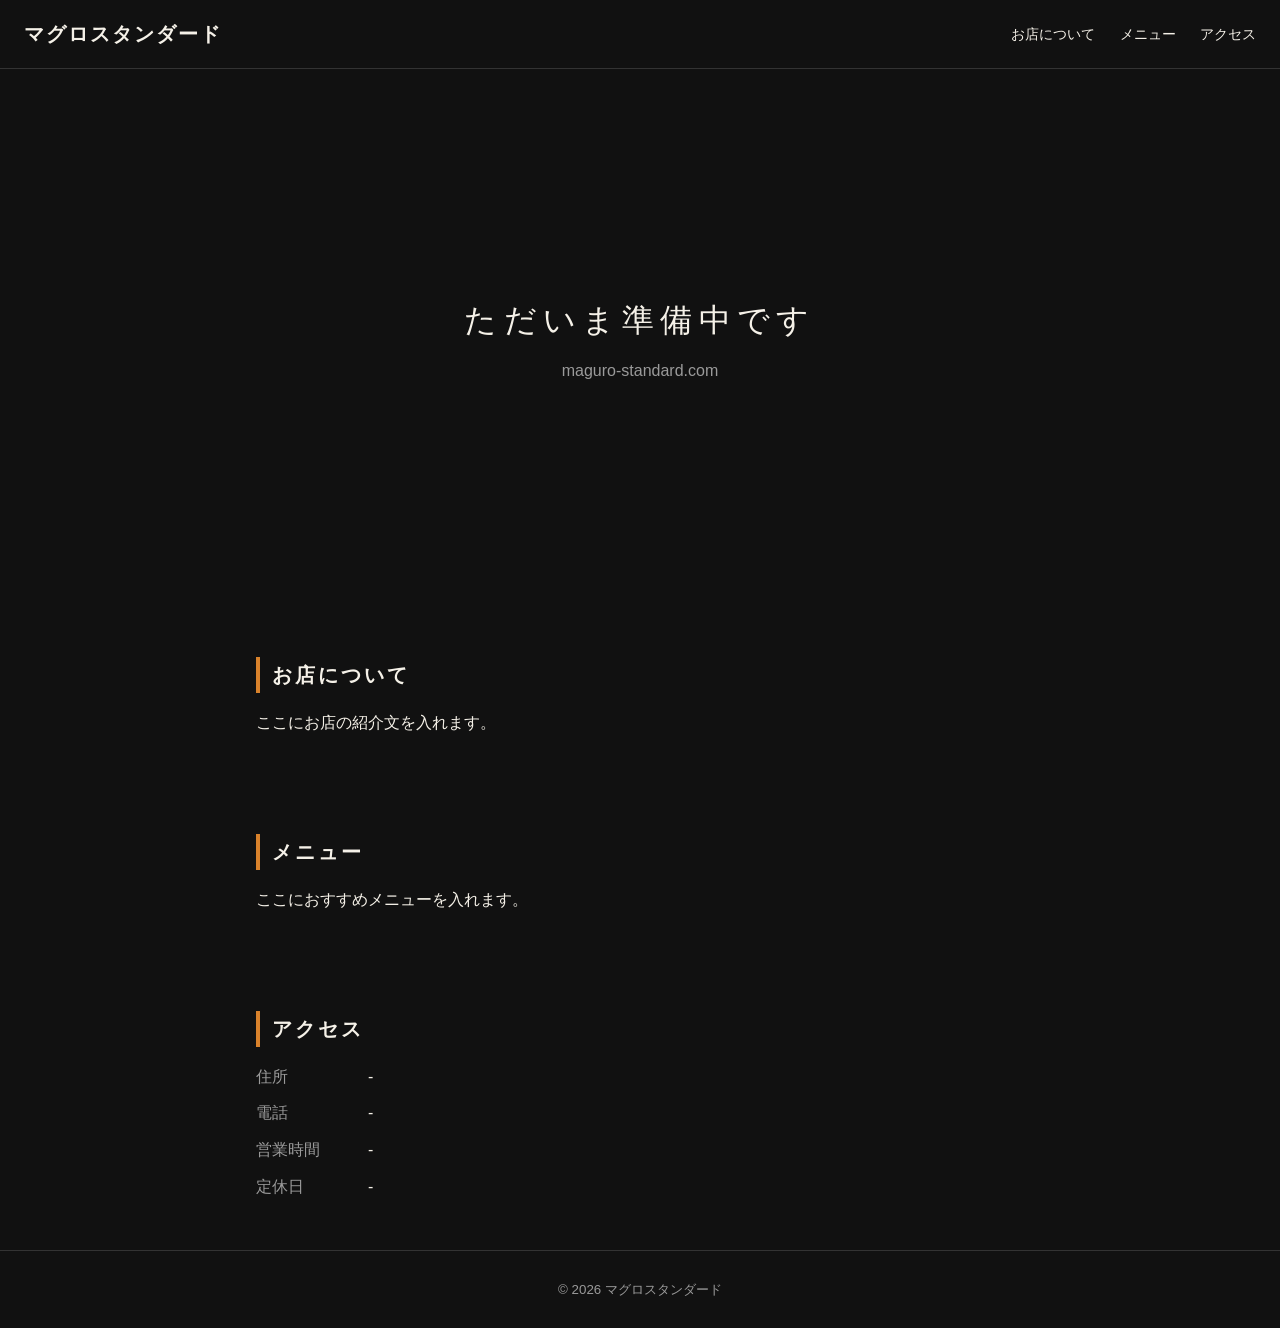
==== index.html @ d0f88b07 "Initial scaffold for maguro-standard.com Co-Authored-By: Claude Fable 5.1 <noreply@anthropic.com>" ====
<!DOCTYPE html>
<html lang="ja">
<head>
  <meta charset="UTF-8">
  <meta name="viewport" content="width=device-width, initial-scale=1.0">
  <title>マグロスタンダード</title>
  <meta name="description" content="マグロスタンダード の公式サイトです。">
  <link rel="stylesheet" href="css/style.css">
</head>
<body>
  <header class="site-header">
    <h1 class="brand">マグロスタンダード</h1>
    <nav class="nav">
      <a href="#about">お店について</a>
      <a href="#menu">メニュー</a>
      <a href="#access">アクセス</a>
    </nav>
  </header>

  <main>
    <section class="hero">
      <p class="hero-copy">ただいま準備中です</p>
      <p class="hero-sub">maguro-standard.com</p>
    </section>

    <section id="about" class="section">
      <h2>お店について</h2>
      <p>ここにお店の紹介文を入れます。</p>
    </section>

    <section id="menu" class="section">
      <h2>メニュー</h2>
      <p>ここにおすすめメニューを入れます。</p>
    </section>

    <section id="access" class="section">
      <h2>アクセス</h2>
      <dl class="info">
        <dt>住所</dt><dd>-</dd>
        <dt>電話</dt><dd>-</dd>
        <dt>営業時間</dt><dd>-</dd>
        <dt>定休日</dt><dd>-</dd>
      </dl>
    </section>
  </main>

  <footer class="site-footer">
    <small>&copy; 2026 マグロスタンダード</small>
  </footer>
</body>
</html>
---- css/style.css ----
:root {
  --bg: #111;
  --fg: #f5f1e8;
  --accent: #d9822b;
  --muted: #9a9a9a;
}
* { box-sizing: border-box; margin: 0; padding: 0; }
body {
  font-family: "Hiragino Kaku Gothic ProN", "Noto Sans JP", sans-serif;
  background: var(--bg);
  color: var(--fg);
  line-height: 1.8;
}
.site-header {
  display: flex;
  justify-content: space-between;
  align-items: center;
  padding: 16px 24px;
  border-bottom: 1px solid #333;
}
.brand { font-size: 1.25rem; letter-spacing: .1em; }
.nav a { color: var(--fg); text-decoration: none; margin-left: 20px; font-size: .9rem; }
.nav a:hover { color: var(--accent); }
.hero {
  min-height: 60vh;
  display: flex;
  flex-direction: column;
  justify-content: center;
  align-items: center;
  text-align: center;
  padding: 40px 16px;
}
.hero-copy { font-size: 2rem; letter-spacing: .2em; }
.hero-sub { color: var(--muted); margin-top: 8px; }
.section { max-width: 800px; margin: 0 auto; padding: 48px 16px; }
.section h2 {
  font-size: 1.25rem;
  letter-spacing: .15em;
  border-left: 4px solid var(--accent);
  padding-left: 12px;
  margin-bottom: 16px;
}
.info { display: grid; grid-template-columns: 6em 1fr; gap: 8px 16px; }
.info dt { color: var(--muted); }
.site-footer { text-align: center; padding: 24px; color: var(--muted); border-top: 1px solid #333; }
@media (max-width: 600px) {
  .site-header { flex-direction: column; gap: 8px; }
  .nav a { margin: 0 10px; }
  .hero-copy { font-size: 1.4rem; }
}
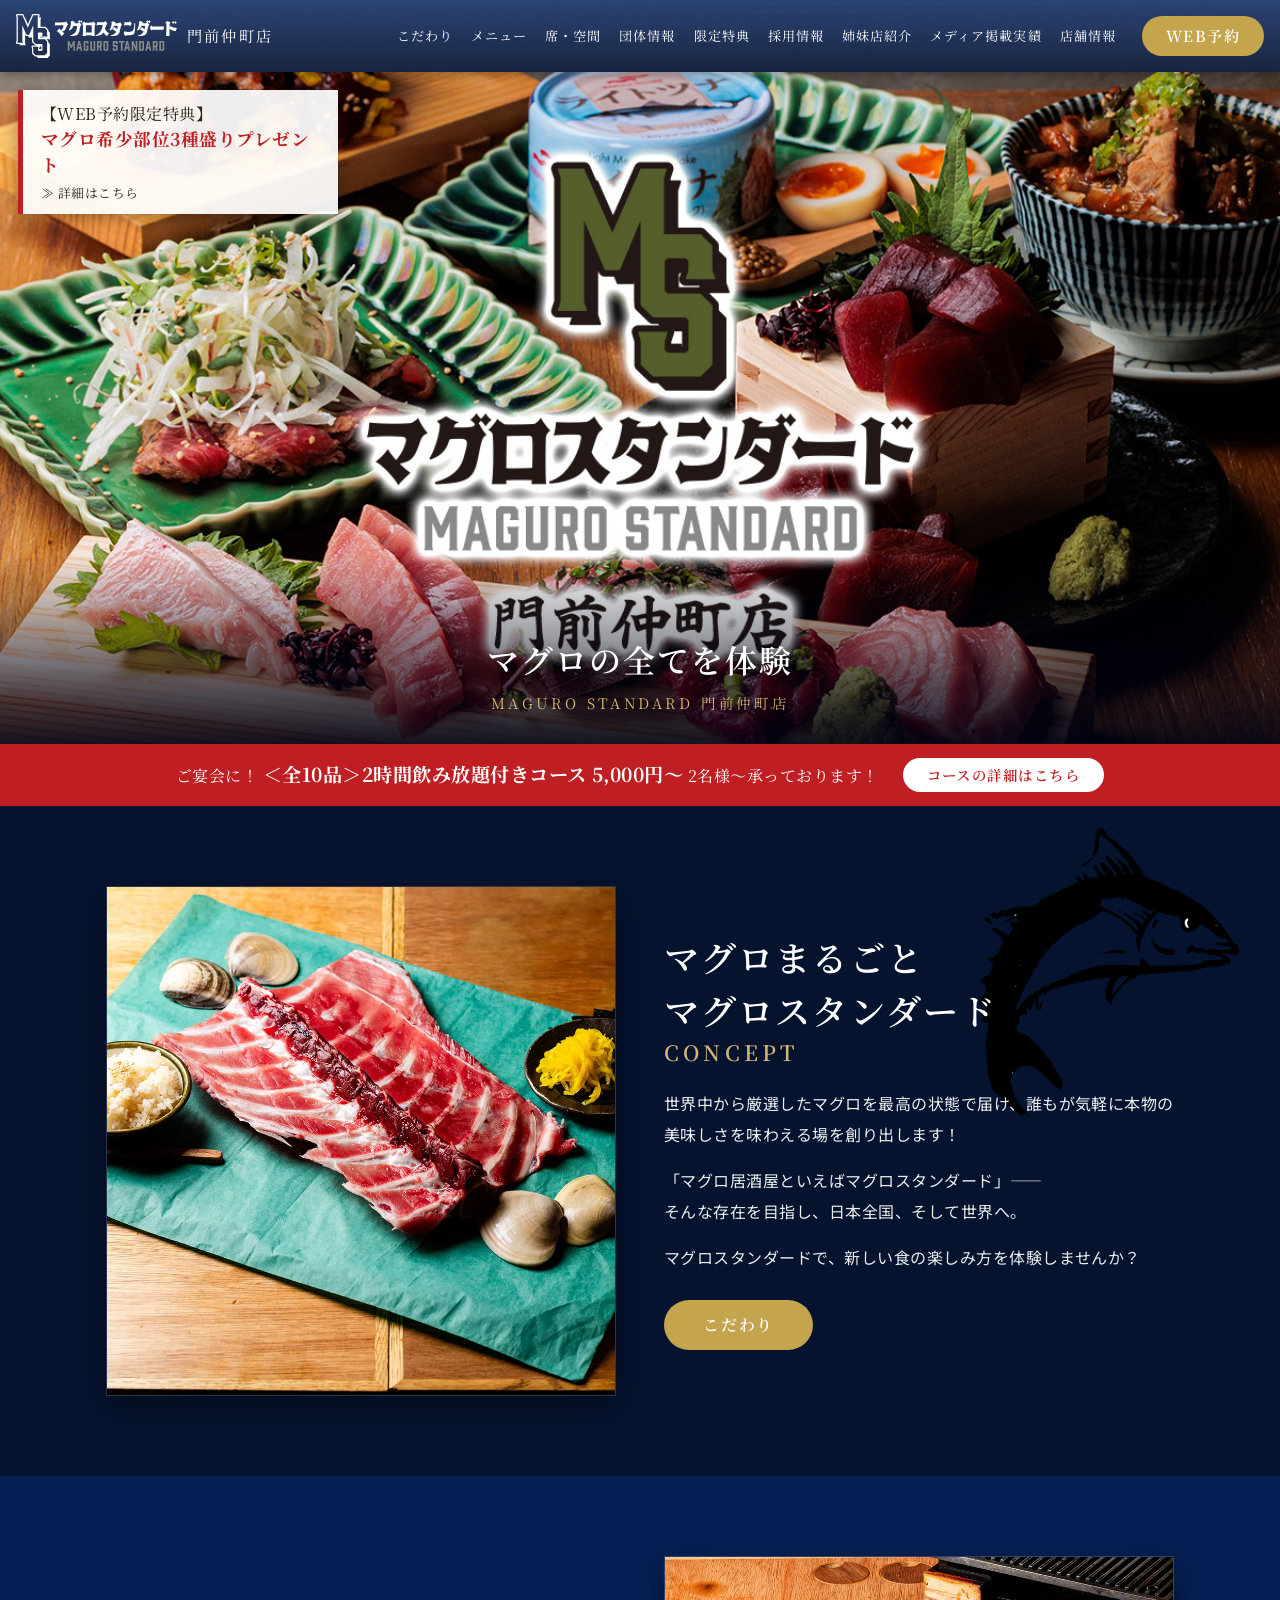
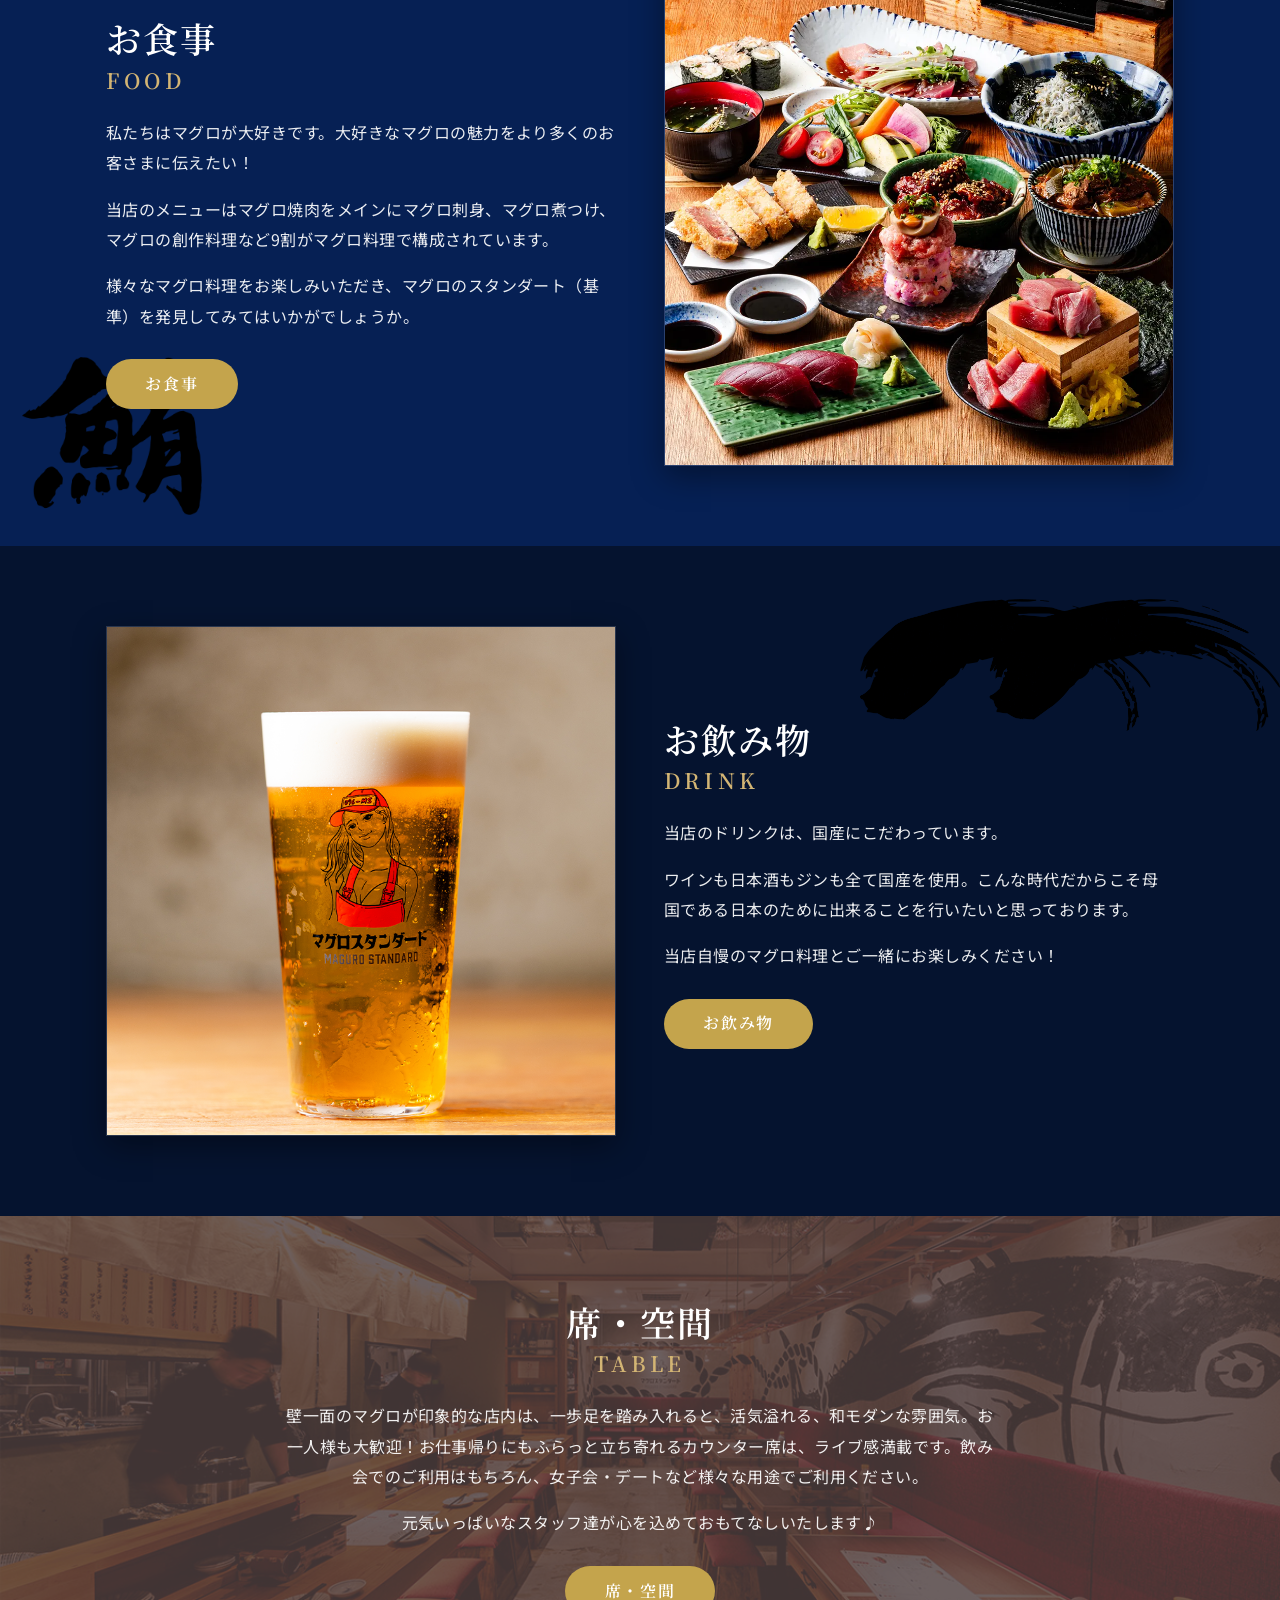
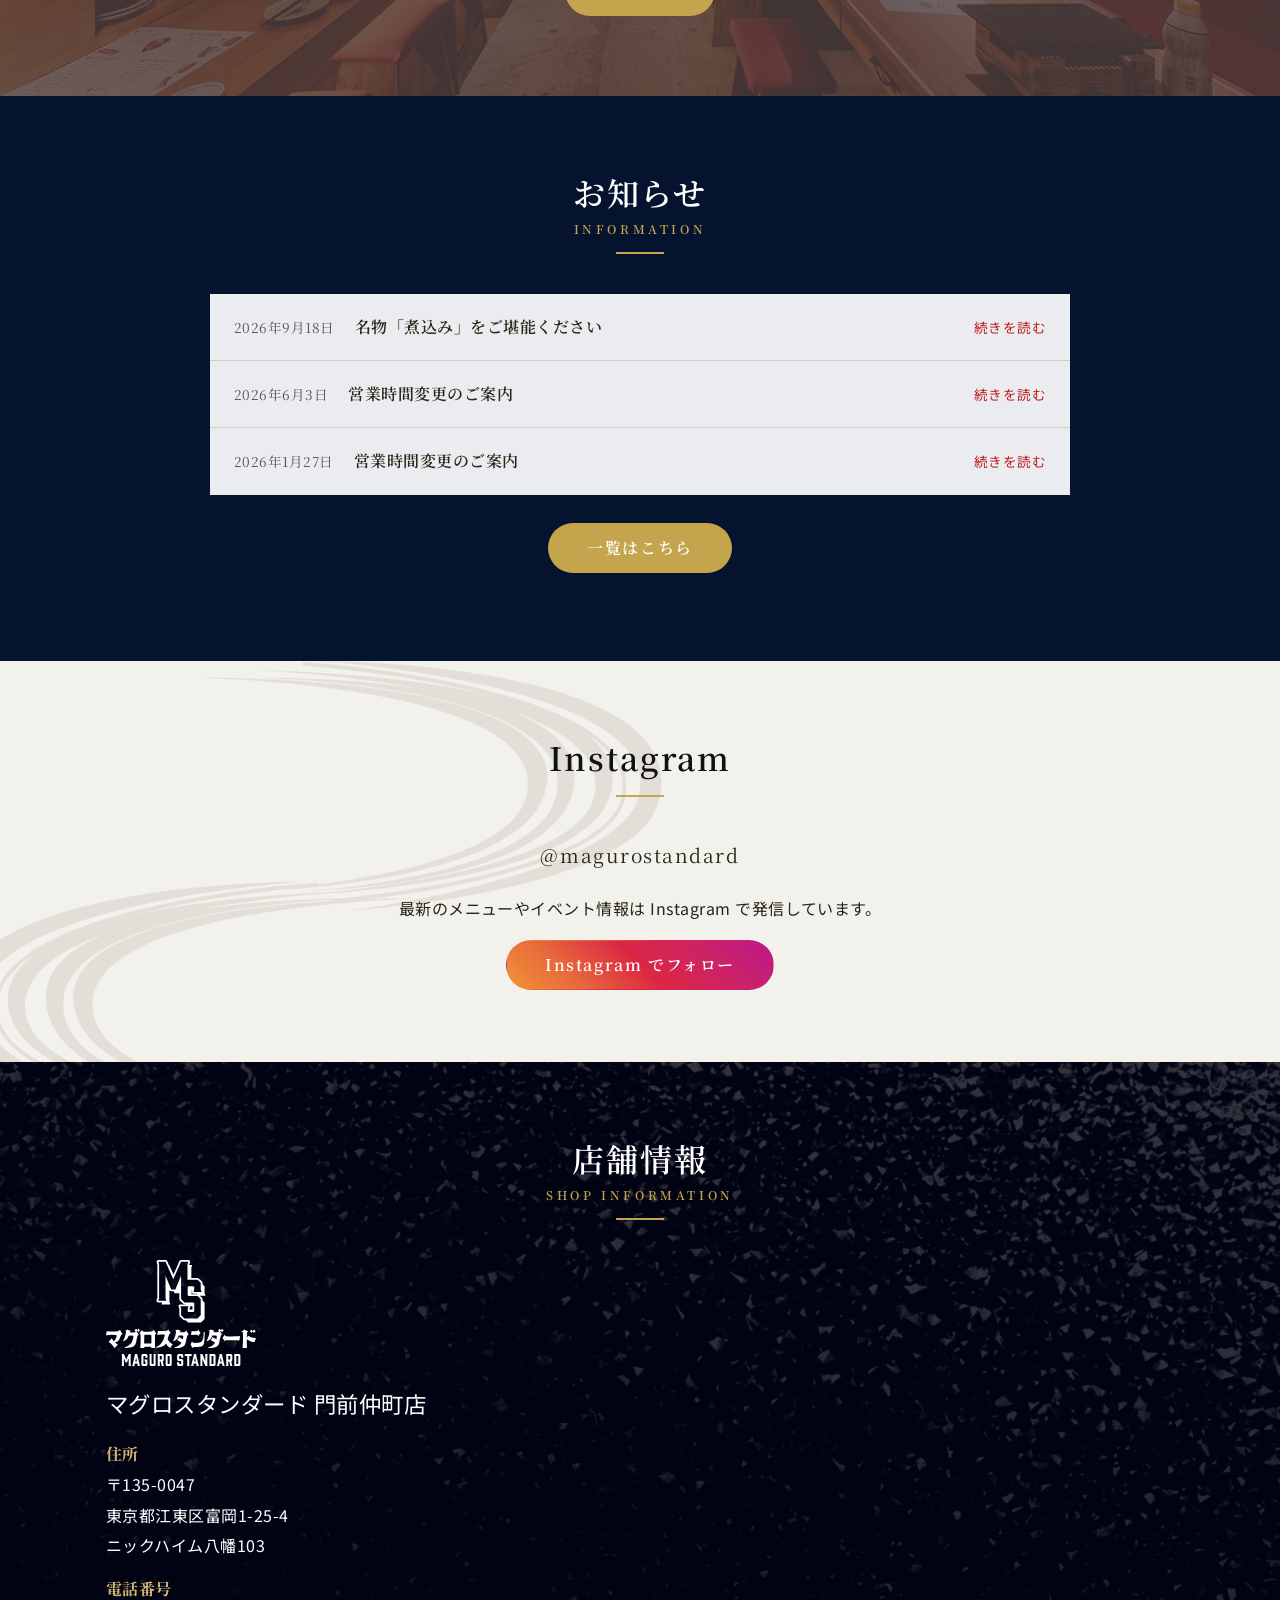
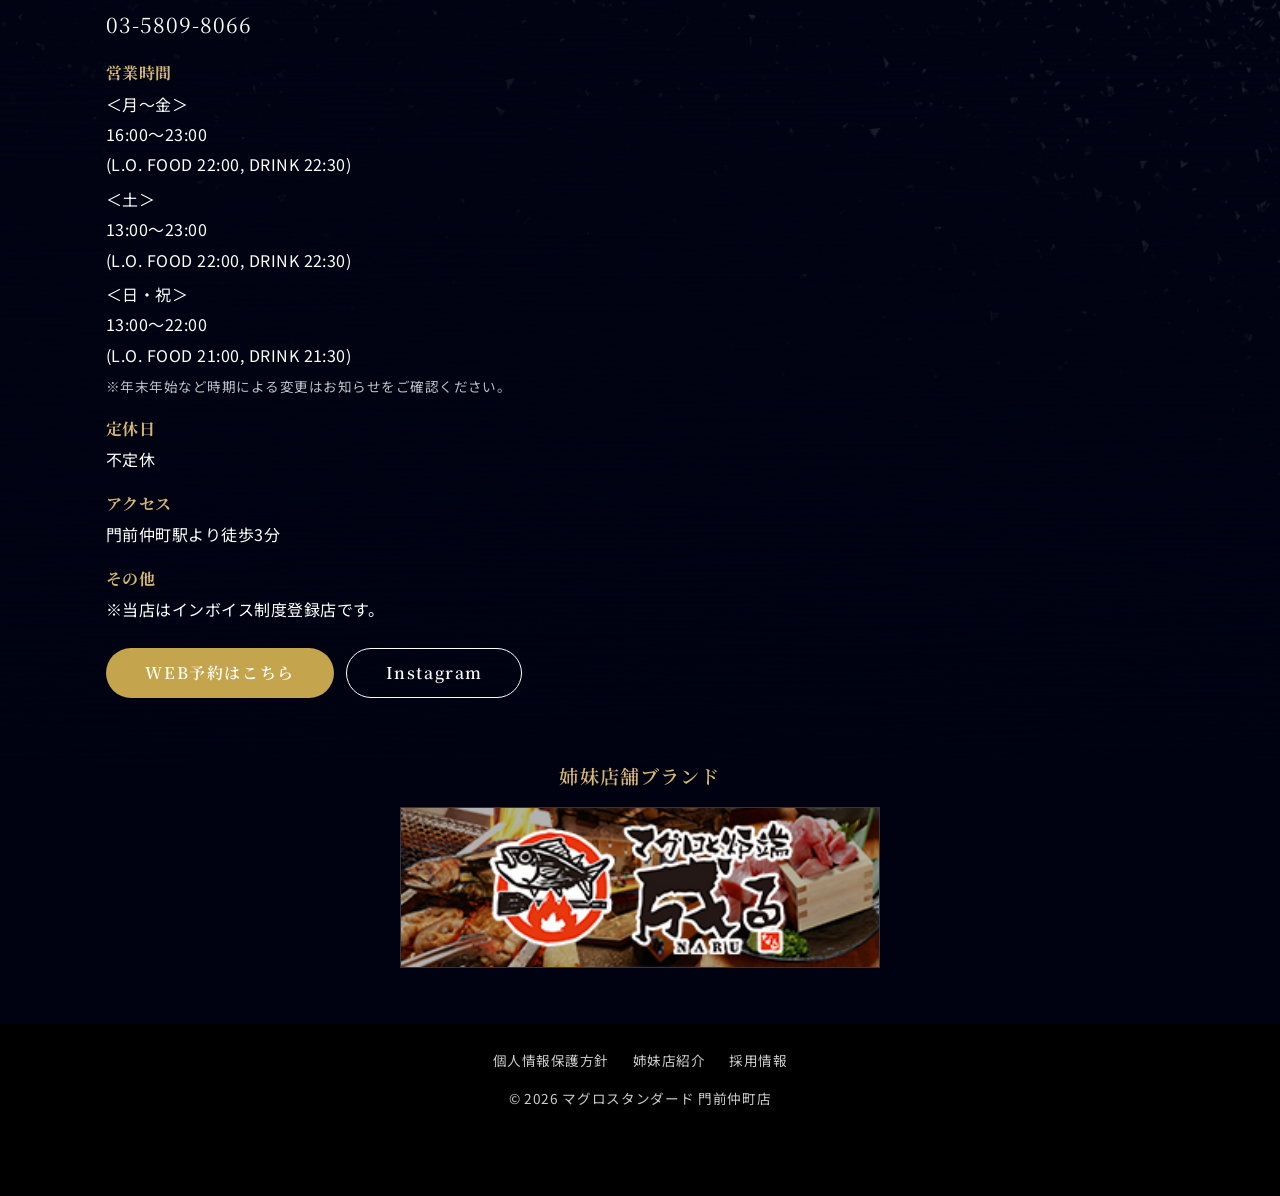
==== commit cb6d67db: "Build マグロスタンダード 門前仲町店 site from existing pages Co-Authored-By: Claude Fable 5.1 <noreply@anthropic.c" ====
--- a/index.html
+++ b/index.html
@@ -3,49 +3,224 @@
 <head>
   <meta charset="UTF-8">
   <meta name="viewport" content="width=device-width, initial-scale=1.0">
-  <title>マグロスタンダード</title>
-  <meta name="description" content="マグロスタンダード の公式サイトです。">
-  <link rel="stylesheet" href="css/style.css">
+  <title>マグロスタンダード 門前仲町店 - マグロの全てを体験</title>
+  <meta name="description" content="【Web予約はこちら】門前仲町駅より徒歩3分！ 捨てる部分がないと言われているマグロを焼肉、刺身、煮付けなどバラエティ豊富な調理方法でご提供している「マグロスタンダード 門前仲町店」。ここでの食体験を通し、新しいスタンダードを発見してみてはいかがでしょうか♪ご宴会でのご利用はもちろん、女子会、デート、ご家族でのご利用まで、お気軽にお立ち寄りください。">
+  <meta property="og:type" content="website">
+  <meta property="og:site_name" content="マグロスタンダード 門前仲町店">
+  <meta property="og:title" content="マグロスタンダード 門前仲町店 - マグロの全てを体験">
+  <meta property="og:description" content="【Web予約はこちら】門前仲町駅より徒歩3分！ 捨てる部分がないと言われているマグロを焼肉、刺身、煮付けなどバラエティ豊富な調理方法でご提供している「マグロスタンダード 門前仲町店」。ここでの食体験を通し、新しいスタンダードを発見してみてはいかがでしょうか♪ご宴会でのご利用はもちろん、女子会、デート、ご家族でのご利用まで、お気軽にお立ち寄りください。">
+  <meta property="og:url" content="https://maguro-standard.com/">
+  <meta property="og:image" content="https://maguro-standard.com/images/hero.jpg">
+  <meta property="og:locale" content="ja_JP">
+  <meta name="twitter:card" content="summary_large_image">
+  <link rel="icon" type="image/png" sizes="32x32" href="/images/favicon-32x32.png">
+  <link rel="apple-touch-icon" sizes="180x180" href="/images/apple-touch-icon.png">
+  <link rel="preconnect" href="https://fonts.googleapis.com">
+  <link rel="preconnect" href="https://fonts.gstatic.com" crossorigin>
+  <link href="https://fonts.googleapis.com/css2?family=Noto+Sans+JP:wght@400;500;700&family=Noto+Serif+JP:wght@500;600;700&display=swap" rel="stylesheet">
+  <link rel="stylesheet" href="/css/style.css">
+  <script src="/js/main.js" defer></script>
 </head>
-<body>
-  <header class="site-header">
-    <h1 class="brand">マグロスタンダード</h1>
-    <nav class="nav">
-      <a href="#about">お店について</a>
-      <a href="#menu">メニュー</a>
-      <a href="#access">アクセス</a>
+<body class="home">
+<header class="site-header">
+  <div class="header-inner">
+    <a class="brand" href="/">
+      <img src="/images/logo.svg" alt="マグロスタンダード" width="160" height="44">
+      <span class="brand-sub">門前仲町店</span>
+    </a>
+    <nav class="global-nav" id="global-nav" aria-label="グローバルナビゲーション">
+      <ul class="nav-list">
+        <li><a href="/concept/">こだわり</a></li>
+        <li class="has-sub">
+          <span class="nav-label">メニュー</span>
+          <ul class="sub-menu">
+            <li><a href="/course/">コース</a></li>
+            <li><a href="/food/">お食事</a></li>
+            <li><a href="/drink/">お飲み物</a></li>
+          </ul>
+        </li>
+        <li><a href="/table/">席・空間</a></li>
+        <li><a href="/group/">団体情報</a></li>
+        <li><a href="/special/">限定特典</a></li>
+        <li><a href="https://pay-it-forward-corporate.com/recruit/" target="_blank" rel="noopener">採用情報</a></li>
+        <li><a href="/sister-store/">姉妹店紹介</a></li>
+        <li><a href="/media/">メディア掲載実績</a></li>
+        <li><a href="#shop-info">店舗情報</a></li>
+      </ul>
+      <a class="btn btn-reserve nav-reserve" href="https://yoyaku.tabelog.com/yoyaku/net_booking_form/index?rcd=13268261" target="_blank" rel="noopener">WEB予約</a>
     </nav>
-  </header>
-
-  <main>
-    <section class="hero">
-      <p class="hero-copy">ただいま準備中です</p>
-      <p class="hero-sub">maguro-standard.com</p>
-    </section>
-
-    <section id="about" class="section">
-      <h2>お店について</h2>
-      <p>ここにお店の紹介文を入れます。</p>
-    </section>
-
-    <section id="menu" class="section">
-      <h2>メニュー</h2>
-      <p>ここにおすすめメニューを入れます。</p>
-    </section>
-
-    <section id="access" class="section">
-      <h2>アクセス</h2>
-      <dl class="info">
-        <dt>住所</dt><dd>-</dd>
-        <dt>電話</dt><dd>-</dd>
-        <dt>営業時間</dt><dd>-</dd>
-        <dt>定休日</dt><dd>-</dd>
-      </dl>
-    </section>
-  </main>
-
-  <footer class="site-footer">
-    <small>&copy; 2026 マグロスタンダード</small>
-  </footer>
+    <a class="btn btn-reserve header-reserve" href="https://yoyaku.tabelog.com/yoyaku/net_booking_form/index?rcd=13268261" target="_blank" rel="noopener">WEB予約</a>
+    <button class="nav-toggle" type="button" aria-controls="global-nav" aria-expanded="false">
+      <span></span><span></span><span></span>
+      <span class="sr-only">メニューを開く</span>
+    </button>
+  </div>
+</header>
+<main>
+  <section class="hero">
+    <img class="hero-img" src="/images/hero.jpg" alt="マグロスタンダード 門前仲町店 - マグロ料理の数々" width="1200" height="630" fetchpriority="high">
+    <a class="hero-badge" href="/special/">
+      【WEB予約限定特典】
+      <strong>マグロ希少部位3種盛りプレゼント</strong>
+      <small>≫ 詳細はこちら</small>
+    </a>
+    <div class="hero-copy">
+      <h1>マグロの全てを体験</h1>
+      <p class="hero-sub">MAGURO STANDARD 門前仲町店</p>
+    </div>
+  </section>
+
+  <div class="banquet-bar">
+    <div class="container">
+      <span>ご宴会に！ <strong>＜全10品＞2時間飲み放題付きコース 5,000円～</strong> 2名様～承っております！</span>
+      <a class="btn" href="/course/">コースの詳細はこちら</a>
+    </div>
+  </div>
+
+  <section class="feature feature--concept">
+    <div class="container">
+      <div class="feature-img">
+        <img src="/images/top-concept.webp" alt="マグロまるごと マグロスタンダード" width="1000" height="1000" loading="lazy">
+      </div>
+      <div class="feature-body">
+        <h2>マグロまるごと<br>マグロスタンダード<span class="small">CONCEPT</span></h2>
+        <p>世界中から厳選したマグロを最高の状態で届け、誰もが気軽に本物の美味しさを味わえる場を創り出します！</p>
+        <p>「マグロ居酒屋といえばマグロスタンダード」——<br>そんな存在を目指し、日本全国、そして世界へ。</p>
+        <p>マグロスタンダードで、新しい食の楽しみ方を体験しませんか？</p>
+        <a class="btn btn-gold" href="/concept/">こだわり</a>
+      </div>
+    </div>
+  </section>
+
+  <section class="feature feature--food feature--reverse">
+    <div class="container">
+      <div class="feature-img">
+        <img src="/images/top-food.webp" alt="マグロ焼肉をはじめとするマグロ料理" width="1000" height="1000" loading="lazy">
+      </div>
+      <div class="feature-body">
+        <h2>お食事<span class="small">FOOD</span></h2>
+        <p>私たちはマグロが大好きです。大好きなマグロの魅力をより多くのお客さまに伝えたい！</p>
+        <p>当店のメニューはマグロ焼肉をメインにマグロ刺身、マグロ煮つけ、マグロの創作料理など9割がマグロ料理で構成されています。</p>
+        <p>様々なマグロ料理をお楽しみいただき、マグロのスタンダート（基準）を発見してみてはいかがでしょうか。</p>
+        <a class="btn btn-gold" href="/food/">お食事</a>
+      </div>
+    </div>
+  </section>
+
+  <section class="feature feature--drink">
+    <div class="container">
+      <div class="feature-img">
+        <img src="/images/top-drink.webp" alt="国産にこだわったお飲み物" width="800" height="800" loading="lazy">
+      </div>
+      <div class="feature-body">
+        <h2>お飲み物<span class="small">DRINK</span></h2>
+        <p>当店のドリンクは、国産にこだわっています。</p>
+        <p>ワインも日本酒もジンも全て国産を使用。こんな時代だからこそ母国である日本のために出来ることを行いたいと思っております。</p>
+        <p>当店自慢のマグロ料理とご一緒にお楽しみください！</p>
+        <a class="btn btn-gold" href="/drink/">お飲み物</a>
+      </div>
+    </div>
+  </section>
+
+  <section class="feature feature--table">
+    <div class="container">
+      <div class="feature-body">
+        <h2>席・空間<span class="small">TABLE</span></h2>
+        <p>壁一面のマグロが印象的な店内は、一歩足を踏み入れると、活気溢れる、和モダンな雰囲気。お一人様も大歓迎！お仕事帰りにもふらっと立ち寄れるカウンター席は、ライブ感満載です。飲み会でのご利用はもちろん、女子会・デートなど様々な用途でご利用ください。</p>
+        <p>元気いっぱいなスタッフ達が心を込めておもてなしいたします♪</p>
+        <a class="btn btn-gold" href="/table/">席・空間</a>
+      </div>
+    </div>
+  </section>
+
+  <section class="news" id="news">
+    <div class="container">
+      <h2 class="section-title">お知らせ<span class="en">INFORMATION</span></h2>
+      <ul class="news-list">
+      <li><a href="/information/#post-6703"><time datetime="2026-09-18">2026年9月18日</time><span class="news-title">名物「煮込み」をご堪能ください</span><span class="more">続きを読む</span></a></li>
+      <li><a href="/information/#post-6698"><time datetime="2026-06-03">2026年6月3日</time><span class="news-title">営業時間変更のご案内</span><span class="more">続きを読む</span></a></li>
+      <li><a href="/information/#post-6673"><time datetime="2026-01-27">2026年1月27日</time><span class="news-title">営業時間変更のご案内</span><span class="more">続きを読む</span></a></li>
+      </ul>
+      <p class="center"><a class="btn btn-gold" href="/information/">一覧はこちら</a></p>
+    </div>
+  </section>
+
+  <section class="instagram">
+    <div class="container">
+      <h2 class="section-title">Instagram</h2>
+      <p class="account">@magurostandard</p>
+      <p>最新のメニューやイベント情報は Instagram で発信しています。</p>
+      <a class="btn btn-insta" href="https://www.instagram.com/magurostandard/" target="_blank" rel="noopener">Instagram でフォロー</a>
+    </div>
+  </section>
+</main>
+<section class="shop-info" id="shop-info">
+  <div class="container">
+    <h2 class="section-title">店舗情報<span class="en">SHOP INFORMATION</span></h2>
+    <div class="shop-grid">
+      <div class="shop-detail">
+        <img class="shop-logo" src="/images/logo-footer.svg" alt="マグロスタンダード" width="150" height="60">
+        <p class="shop-name">マグロスタンダード 門前仲町店</p>
+        <dl>
+          <dt>住所</dt>
+          <dd>
+            <p>〒135-0047<br>東京都江東区富岡1-25-4<br>ニックハイム八幡103</p>
+          </dd>
+          <dt>電話番号</dt>
+          <dd><a class="tel" href="tel:03-5809-8066">03-5809-8066</a></dd>
+          <dt>営業時間</dt>
+          <dd>
+            <p>＜月～金＞<br>16:00～23:00<br>(L.O. FOOD 22:00, DRINK 22:30)</p>
+            <p>＜土＞<br>13:00～23:00<br>(L.O. FOOD 22:00, DRINK 22:30)</p>
+            <p>＜日・祝＞<br>13:00～22:00<br>(L.O. FOOD 21:00, DRINK 21:30)</p>
+            <p class="note">※年末年始など時期による変更は<a href="/information/">お知らせ</a>をご確認ください。</p>
+          </dd>
+          <dt>定休日</dt>
+          <dd><p>不定休</p></dd>
+          <dt>アクセス</dt>
+          <dd><p>門前仲町駅より徒歩3分</p></dd>
+          <dt>その他</dt>
+          <dd><p>※当店はインボイス制度登録店です。</p></dd>
+        </dl>
+        <div class="shop-actions">
+          <a class="btn btn-gold" href="https://yoyaku.tabelog.com/yoyaku/net_booking_form/index?rcd=13268261" target="_blank" rel="noopener">WEB予約はこちら</a>
+          <a class="btn btn-outline" href="https://www.instagram.com/magurostandard/" target="_blank" rel="noopener">Instagram</a>
+        </div>
+      </div>
+      <div class="shop-map" id="footer_map">
+        <iframe src="https://www.google.com/maps?q=%E6%9D%B1%E4%BA%AC%E9%83%BD%E6%B1%9F%E6%9D%B1%E5%8C%BA%E5%AF%8C%E5%B2%A11-25-4%20%E3%83%8B%E3%83%83%E3%82%AF%E3%83%8F%E3%82%A4%E3%83%A0%E5%85%AB%E5%B9%A1103&output=embed" title="マグロスタンダード 門前仲町店 の地図" loading="lazy" referrerpolicy="no-referrer-when-downgrade" allowfullscreen></iframe>
+      </div>
+    </div>
+  </div>
+</section>
+<section class="sister-banner">
+  <h2>姉妹店舗ブランド</h2>
+  <a href="https://maguro-robata-naru.com/" target="_blank" rel="noopener">
+    <img src="/images/naru-banner.jpg" alt="マグロと炉端 成る" width="480" height="140">
+  </a>
+</section>
+<footer class="site-footer">
+  <ul class="footer-links">
+    <li><a href="/privacy/">個人情報保護方針</a></li>
+    <li><a href="/sister-store/">姉妹店紹介</a></li>
+    <li><a href="https://pay-it-forward-corporate.com/recruit/" target="_blank" rel="noopener">採用情報</a></li>
+  </ul>
+  <p class="copyright">&copy; 2026 マグロスタンダード 門前仲町店</p>
+</footer>
+<button class="pagetop" type="button" aria-label="ページ上部へ戻る">&#9650;</button>
+<nav class="bottom-bar" aria-label="スマートフォン用メニュー">
+  <a href="tel:03-5809-8066">
+    <svg viewBox="0 0 24 24" aria-hidden="true"><path d="M6.6 10.8a15.1 15.1 0 0 0 6.6 6.6l2.2-2.2a1 1 0 0 1 1-.25 11.4 11.4 0 0 0 3.6.57 1 1 0 0 1 1 1V20a1 1 0 0 1-1 1A17 17 0 0 1 3 4a1 1 0 0 1 1-1h3.5a1 1 0 0 1 1 1c0 1.25.2 2.45.57 3.57a1 1 0 0 1-.25 1z"/></svg>
+    電話
+  </a>
+  <a href="#shop-info">
+    <svg viewBox="0 0 24 24" aria-hidden="true"><path d="M12 2a7 7 0 0 0-7 7c0 5.25 7 13 7 13s7-7.75 7-13a7 7 0 0 0-7-7zm0 9.5A2.5 2.5 0 1 1 12 6.5a2.5 2.5 0 0 1 0 5z"/></svg>
+    地図
+  </a>
+  <a href="https://yoyaku.tabelog.com/yoyaku/net_booking_form/index?rcd=13268261" target="_blank" rel="noopener">
+    <svg viewBox="0 0 24 24" aria-hidden="true"><path d="M19 4h-1V2h-2v2H8V2H6v2H5a2 2 0 0 0-2 2v14a2 2 0 0 0 2 2h14a2 2 0 0 0 2-2V6a2 2 0 0 0-2-2zm0 16H5V9h14v11zM7 11h5v5H7z"/></svg>
+    WEB予約
+  </a>
+</nav>
 </body>
 </html>
--- a/css/style.css
+++ b/css/style.css
@@ -1,50 +1,1524 @@
+/* ==========================================================================
+   マグロスタンダード 門前仲町店 - 共通スタイル
+   配色は既存サイト（Elementor グローバルカラー）から採用:
+   navy #05132F / #0C2862, black #000212, gold #C4A44C, red #BF1F23, text #272617
+   ========================================================================== */
+
 :root {
-  --bg: #111;
-  --fg: #f5f1e8;
-  --accent: #d9822b;
-  --muted: #9a9a9a;
-}
-* { box-sizing: border-box; margin: 0; padding: 0; }
+  --navy: #05132F;
+  --navy-2: #0C2862;
+  --navy-3: #062054;
+  --black: #000212;
+  --gold: #C4A44C;
+  --gold-light: #d3b574;
+  --red: #BF1F23;
+  --cream: #FFF3BD;
+  --text: #272617;
+  --text-light: #555;
+  --white: #ffffff;
+  --paper: rgba(255, 255, 255, 0.92);
+  --line: rgba(0, 0, 0, 0.12);
+  --font-sans: "Noto Sans JP", "Hiragino Kaku Gothic ProN", "Hiragino Sans", Meiryo, sans-serif;
+  --font-serif: "Noto Serif JP", "Hiragino Mincho ProN", "Yu Mincho", serif;
+  --header-h: 72px;
+  --bottom-bar-h: 60px;
+}
+
+*,
+*::before,
+*::after {
+  box-sizing: border-box;
+}
+
+html {
+  overflow-x: clip;
+  scroll-behavior: smooth;
+  scroll-padding-top: calc(var(--header-h) + 8px);
+  -webkit-text-size-adjust: 100%;
+}
+
 body {
-  font-family: "Hiragino Kaku Gothic ProN", "Noto Sans JP", sans-serif;
-  background: var(--bg);
-  color: var(--fg);
-  line-height: 1.8;
-}
+  margin: 0;
+  font-family: var(--font-sans);
+  font-size: 16px;
+  line-height: 1.9;
+  color: var(--text);
+  background-color: #e8e8e8;
+  background-image: url("/images/body-bg.jpg");
+  background-size: 100% auto;
+  background-repeat: repeat;
+  letter-spacing: 0.03em;
+}
+
+body.home {
+  background: var(--navy);
+  color: var(--white);
+}
+
+img {
+  max-width: 100%;
+  height: auto;
+  display: block;
+}
+
+a {
+  color: inherit;
+  text-decoration: none;
+  transition: opacity 0.2s;
+}
+
+a:hover {
+  opacity: 0.8;
+}
+
+ul,
+ol {
+  margin: 0;
+  padding: 0;
+  list-style: none;
+}
+
+h1,
+h2,
+h3,
+h4 {
+  font-family: var(--font-serif);
+  font-weight: 600;
+  line-height: 1.5;
+  margin: 0;
+  letter-spacing: 0.06em;
+}
+
+p {
+  margin: 0 0 1em;
+}
+
+.sr-only {
+  position: absolute;
+  width: 1px;
+  height: 1px;
+  padding: 0;
+  margin: -1px;
+  overflow: hidden;
+  clip: rect(0, 0, 0, 0);
+  border: 0;
+}
+
+.container {
+  width: 100%;
+  max-width: 1100px;
+  margin: 0 auto;
+  padding: 0 16px;
+}
+
+.container--narrow {
+  max-width: 860px;
+}
+
+/* --------------------------------------------------------------------------
+   ボタン
+   -------------------------------------------------------------------------- */
+.btn {
+  display: inline-block;
+  padding: 0.8em 2.4em;
+  border-radius: 999px;
+  font-family: var(--font-serif);
+  font-size: 1rem;
+  font-weight: 600;
+  letter-spacing: 0.1em;
+  text-align: center;
+  line-height: 1.4;
+  border: 1px solid transparent;
+  cursor: pointer;
+}
+
+.btn-gold {
+  background: var(--gold);
+  color: var(--white);
+}
+
+.btn-red {
+  background: var(--red);
+  color: var(--white);
+}
+
+.btn-outline {
+  border-color: currentColor;
+  background: transparent;
+}
+
+.btn-reserve {
+  background: var(--gold);
+  color: var(--white);
+  padding: 0.55em 1.5em;
+  font-size: 0.95rem;
+  white-space: nowrap;
+}
+
+.btn-block {
+  display: block;
+  width: 100%;
+  max-width: 360px;
+  margin: 0 auto;
+}
+
+/* --------------------------------------------------------------------------
+   ヘッダー
+   -------------------------------------------------------------------------- */
 .site-header {
+  position: sticky;
+  top: 0;
+  z-index: 100;
+  height: var(--header-h);
+  color: var(--white);
+  background-color: var(--navy-2);
+  background-image: linear-gradient(rgba(12, 40, 98, 0.86), rgba(5, 19, 47, 0.92)), url("/images/header-bg.jpg");
+  background-size: cover;
+  background-position: center;
+  box-shadow: 0 2px 10px rgba(0, 0, 0, 0.35);
+}
+
+.header-inner {
+  max-width: 1400px;
+  margin: 0 auto;
+  height: 100%;
+  padding: 0 16px;
   display: flex;
-  justify-content: space-between;
   align-items: center;
-  padding: 16px 24px;
-  border-bottom: 1px solid #333;
-}
-.brand { font-size: 1.25rem; letter-spacing: .1em; }
-.nav a { color: var(--fg); text-decoration: none; margin-left: 20px; font-size: .9rem; }
-.nav a:hover { color: var(--accent); }
+  gap: 16px;
+}
+
+.brand {
+  display: flex;
+  align-items: center;
+  gap: 10px;
+  flex-shrink: 0;
+}
+
+.brand img {
+  height: 44px;
+  width: auto;
+}
+
+.brand-sub {
+  font-family: var(--font-serif);
+  font-size: 0.95rem;
+  letter-spacing: 0.15em;
+  white-space: nowrap;
+}
+
+.global-nav {
+  margin-left: auto;
+  display: flex;
+  align-items: center;
+  gap: 18px;
+}
+
+.nav-list {
+  display: flex;
+  align-items: center;
+  gap: 2px;
+}
+
+.nav-list > li {
+  position: relative;
+}
+
+.nav-list > li > a,
+.nav-list > li > .nav-label {
+  display: block;
+  padding: 10px 11px;
+  font-family: var(--font-serif);
+  font-size: 0.9rem;
+  letter-spacing: 0.08em;
+  white-space: nowrap;
+  color: var(--white);
+  background: none;
+  border: 0;
+  cursor: default;
+}
+
+.nav-list > li > a:hover,
+.nav-list > li.is-current > a {
+  color: var(--gold);
+  opacity: 1;
+}
+
+.sub-menu {
+  position: absolute;
+  top: 100%;
+  left: 0;
+  min-width: 160px;
+  background: #000;
+  padding: 6px 0;
+  opacity: 0;
+  visibility: hidden;
+  transform: translateY(6px);
+  transition: all 0.2s;
+}
+
+.sub-menu a {
+  display: block;
+  padding: 8px 18px;
+  font-size: 0.9rem;
+  color: var(--white);
+  white-space: nowrap;
+}
+
+.sub-menu a:hover {
+  color: var(--gold-light);
+}
+
+.has-sub:hover .sub-menu,
+.has-sub:focus-within .sub-menu {
+  opacity: 1;
+  visibility: visible;
+  transform: translateY(0);
+}
+
+.nav-toggle {
+  display: none;
+  margin-left: auto;
+  width: 44px;
+  height: 44px;
+  padding: 0;
+  border: 0;
+  background: transparent;
+  cursor: pointer;
+  position: relative;
+}
+
+.nav-toggle span:not(.sr-only) {
+  position: absolute;
+  left: 10px;
+  width: 24px;
+  height: 2px;
+  background: var(--white);
+  transition: transform 0.25s, opacity 0.25s;
+}
+
+.nav-toggle span:nth-child(1) { top: 14px; }
+.nav-toggle span:nth-child(2) { top: 21px; }
+.nav-toggle span:nth-child(3) { top: 28px; }
+
+.nav-toggle[aria-expanded="true"] span:nth-child(1) {
+  transform: translateY(7px) rotate(45deg);
+}
+.nav-toggle[aria-expanded="true"] span:nth-child(2) {
+  opacity: 0;
+}
+.nav-toggle[aria-expanded="true"] span:nth-child(3) {
+  transform: translateY(-7px) rotate(-45deg);
+}
+
+.header-reserve {
+  display: none;
+}
+
+/* --------------------------------------------------------------------------
+   ページ共通セクション
+   -------------------------------------------------------------------------- */
+.section {
+  padding: 72px 0;
+}
+
+.section-title {
+  text-align: center;
+  font-size: 2rem;
+  margin-bottom: 40px;
+  position: relative;
+}
+
+.section-title::after {
+  content: "";
+  display: block;
+  width: 48px;
+  height: 2px;
+  margin: 14px auto 0;
+  background: var(--gold);
+}
+
+.section-title .en {
+  display: block;
+  font-family: var(--font-serif);
+  font-size: 0.75rem;
+  letter-spacing: 0.3em;
+  color: var(--gold);
+  margin-top: 4px;
+}
+
+.lead {
+  text-align: center;
+  margin-bottom: 32px;
+}
+
+.note {
+  font-size: 0.85rem;
+  color: var(--text-light);
+}
+
+.home .note {
+  color: rgba(255, 255, 255, 0.75);
+}
+
+/* --------------------------------------------------------------------------
+   トップページ
+   -------------------------------------------------------------------------- */
 .hero {
-  min-height: 60vh;
+  position: relative;
+  background: var(--black);
+  overflow: hidden;
+}
+
+.hero-img {
+  width: 100%;
+  max-height: 86vh;
+  object-fit: cover;
+  object-position: center;
+}
+
+.hero-copy {
+  position: absolute;
+  left: 0;
+  right: 0;
+  bottom: 0;
+  padding: 80px 16px 28px;
+  background: linear-gradient(to top, rgba(0, 2, 18, 0.9), rgba(0, 2, 18, 0));
+  text-align: center;
+}
+
+.hero-copy h1 {
+  font-size: 2rem;
+  color: var(--white);
+  text-shadow: 0 2px 10px rgba(0, 0, 0, 0.6);
+}
+
+.hero-copy .hero-sub {
+  margin: 6px 0 0;
+  font-family: var(--font-serif);
+  letter-spacing: 0.25em;
+  font-size: 0.9rem;
+  color: var(--gold-light);
+}
+
+.hero-badge {
+  position: absolute;
+  top: 18px;
+  left: 18px;
+  max-width: 320px;
+  padding: 12px 18px;
+  background: rgba(255, 255, 255, 0.93);
+  color: var(--text);
+  border-left: 5px solid var(--red);
+  font-family: var(--font-serif);
+  line-height: 1.5;
+  box-shadow: 0 4px 16px rgba(0, 0, 0, 0.35);
+}
+
+.hero-badge strong {
+  display: block;
+  color: var(--red);
+  font-size: 1.1em;
+}
+
+.hero-badge small {
+  display: block;
+  font-size: 0.8em;
+  margin-top: 4px;
+}
+
+.banquet-bar {
+  background: var(--red);
+  color: var(--white);
+  text-align: center;
+  padding: 14px 16px;
+  font-family: var(--font-serif);
+  line-height: 1.6;
+}
+
+.banquet-bar .container {
+  display: flex;
+  flex-wrap: wrap;
+  justify-content: center;
+  align-items: center;
+  gap: 8px 24px;
+}
+
+.banquet-bar strong {
+  font-size: 1.2em;
+}
+
+.banquet-bar .btn {
+  padding: 0.4em 1.6em;
+  font-size: 0.9rem;
+  background: var(--white);
+  color: var(--red);
+}
+
+.feature {
+  position: relative;
+  padding: 80px 0;
+  background-color: var(--navy);
+  background-repeat: no-repeat;
+  overflow: hidden;
+}
+
+.feature--concept {
+  background-image: url("/images/deco-maguro-1.png");
+  background-position: 96% 6%;
+  background-size: 260px auto;
+}
+
+.feature--food {
+  background-color: var(--navy-3);
+  background-image: url("/images/deco-maguro-2.png");
+  background-position: 2% 94%;
+  background-size: 180px auto;
+}
+
+.feature--drink {
+  background-image: url("/images/deco-wave-1.png");
+  background-position: 100% 10%;
+  background-size: 420px auto;
+}
+
+.feature--table {
+  background-image: url("/images/top-table.jpg");
+  background-size: cover;
+  background-position: center;
+}
+
+.feature--table::before {
+  content: "";
+  position: absolute;
+  inset: 0;
+  background: rgba(79, 64, 64, 0.82);
+}
+
+.feature .container {
+  position: relative;
+  display: grid;
+  grid-template-columns: 1fr 1fr;
+  gap: 48px;
+  align-items: center;
+}
+
+.feature--reverse .feature-img {
+  order: 2;
+}
+
+.feature-img img {
+  width: 100%;
+  aspect-ratio: 1 / 1;
+  object-fit: cover;
+  border: 1px solid rgba(255, 255, 255, 0.15);
+  box-shadow: 0 10px 30px rgba(0, 0, 0, 0.4);
+}
+
+.feature-body h2 {
+  font-size: 2.2rem;
+  color: var(--white);
+  margin-bottom: 20px;
+}
+
+.feature-body h2 .small {
+  display: block;
+  font-size: 0.6em;
+  color: var(--gold-light);
+  letter-spacing: 0.2em;
+}
+
+.feature-body p {
+  color: rgba(255, 255, 255, 0.92);
+}
+
+.feature-body .btn {
+  margin-top: 12px;
+}
+
+.feature--table .feature-body {
+  max-width: 720px;
+  margin: 0 auto;
+  text-align: center;
+}
+
+.feature--table .container {
+  display: block;
+}
+
+/* お知らせ（トップ） */
+.news {
+  background: var(--navy);
+  padding: 72px 0;
+}
+
+.news .section-title {
+  color: var(--white);
+}
+
+.news-list {
+  max-width: 860px;
+  margin: 0 auto 28px;
+  background: var(--paper);
+  color: var(--text);
+}
+
+.news-list li {
+  border-bottom: 1px solid var(--line);
+}
+
+.news-list li:last-child {
+  border-bottom: 0;
+}
+
+.news-list a {
+  display: flex;
+  flex-wrap: wrap;
+  align-items: baseline;
+  gap: 4px 20px;
+  padding: 18px 24px;
+}
+
+.news-list time {
+  font-size: 0.85rem;
+  color: var(--text-light);
+  font-family: var(--font-serif);
+  flex-shrink: 0;
+}
+
+.news-list .news-title {
+  font-family: var(--font-serif);
+  font-weight: 600;
+}
+
+.news-list .more {
+  margin-left: auto;
+  font-size: 0.85rem;
+  color: var(--red);
+}
+
+.news .center {
+  text-align: center;
+}
+
+/* Instagram */
+.instagram {
+  background: #f3f1ec url("/images/deco-wave-2.png") no-repeat -8% 0 / 60% auto;
+  color: var(--text);
+  text-align: center;
+  padding: 72px 0;
+}
+
+.instagram .section-title {
+  color: #111;
+}
+
+.instagram .account {
+  font-family: var(--font-serif);
+  font-size: 1.2rem;
+  letter-spacing: 0.08em;
+  margin-bottom: 20px;
+}
+
+.btn-insta {
+  background: linear-gradient(45deg, #f09433, #e6683c 25%, #dc2743 50%, #cc2366 75%, #bc1888);
+  color: var(--white);
+}
+
+/* --------------------------------------------------------------------------
+   下層ページ共通
+   -------------------------------------------------------------------------- */
+.page-header {
+  background: var(--navy);
+  color: var(--white);
+  text-align: center;
+  padding: 44px 16px 36px;
+  background-image: url("/images/deco-wave-1.png");
+  background-repeat: no-repeat;
+  background-position: 100% 0;
+  background-size: 360px auto;
+}
+
+.page-header h1 {
+  font-size: 2rem;
+}
+
+.page-header .en {
+  display: block;
+  font-size: 0.8rem;
+  letter-spacing: 0.3em;
+  color: var(--gold-light);
+  margin-top: 6px;
+}
+
+.breadcrumb {
+  font-size: 0.8rem;
+  padding: 12px 0;
+  color: var(--text-light);
+}
+
+.breadcrumb ol {
+  display: flex;
+  flex-wrap: wrap;
+  gap: 6px;
+}
+
+.breadcrumb li + li::before {
+  content: "›";
+  margin-right: 6px;
+}
+
+.page-body {
+  padding: 32px 0 80px;
+}
+
+.card {
+  background: var(--paper);
+  padding: 32px;
+  box-shadow: 0 2px 12px rgba(0, 0, 0, 0.06);
+}
+
+.card + .card {
+  margin-top: 32px;
+}
+
+.card h2 {
+  font-size: 1.5rem;
+  color: var(--navy);
+  margin-bottom: 16px;
+  padding-left: 14px;
+  border-left: 4px solid var(--gold);
+}
+
+.card h3 {
+  font-size: 1.15rem;
+  color: var(--navy);
+  margin: 24px 0 10px;
+}
+
+.card h3:first-child {
+  margin-top: 0;
+}
+
+/* 2カラム（画像 + 本文） */
+.split {
+  display: grid;
+  grid-template-columns: 1fr 1fr;
+  gap: 40px;
+  align-items: center;
+  margin-bottom: 56px;
+}
+
+.split--reverse .split-img {
+  order: 2;
+}
+
+.split-img img {
+  width: 100%;
+  object-fit: cover;
+  box-shadow: 0 8px 24px rgba(0, 0, 0, 0.15);
+}
+
+.split-body h2 {
+  font-size: 1.6rem;
+  color: var(--navy);
+  margin-bottom: 16px;
+  line-height: 1.6;
+}
+
+/* ギャラリー */
+.gallery {
+  display: grid;
+  grid-template-columns: repeat(3, 1fr);
+  gap: 12px;
+  margin-top: 40px;
+}
+
+.gallery img {
+  width: 100%;
+  aspect-ratio: 1 / 1;
+  object-fit: cover;
+}
+
+/* 価値観リスト（こだわり） */
+.values {
+  counter-reset: v;
+  display: grid;
+  grid-template-columns: repeat(auto-fit, minmax(240px, 1fr));
+  gap: 16px;
+}
+
+.values li {
+  background: var(--paper);
+  padding: 20px 22px;
+  border-top: 3px solid var(--gold);
+}
+
+.values strong {
+  display: block;
+  font-family: var(--font-serif);
+  font-size: 1.1rem;
+  color: var(--navy);
+  margin-bottom: 4px;
+}
+
+/* メニュー（価格リスト） */
+.menu-section {
+  display: grid;
+  grid-template-columns: 1fr 1.3fr;
+  gap: 32px;
+  align-items: start;
+  background: var(--paper);
+  padding: 28px;
+  margin-bottom: 28px;
+  box-shadow: 0 2px 12px rgba(0, 0, 0, 0.06);
+}
+
+.menu-section:nth-child(even) .menu-img {
+  order: 2;
+}
+
+.menu-img img {
+  width: 100%;
+  object-fit: cover;
+}
+
+.menu-cat {
+  font-size: 1.4rem;
+  color: var(--navy);
+  padding-bottom: 10px;
+  margin-bottom: 14px;
+  border-bottom: 2px solid var(--gold);
+}
+
+.price-list li {
+  display: flex;
+  align-items: baseline;
+  gap: 8px;
+  padding: 7px 0;
+  border-bottom: 1px dotted var(--line);
+  line-height: 1.5;
+}
+
+.price-list .name {
+  flex: 1;
+}
+
+.price-list .name small {
+  display: block;
+  font-size: 0.78em;
+  color: var(--text-light);
+}
+
+.price-list .price {
+  white-space: nowrap;
+  font-family: var(--font-serif);
+}
+
+.menu-notes {
+  background: var(--paper);
+  padding: 20px 28px;
+}
+
+.menu-notes p {
+  margin: 0;
+  font-size: 0.9rem;
+}
+
+/* コース */
+.course {
+  display: grid;
+  grid-template-columns: 1fr 1.4fr;
+  gap: 32px;
+  align-items: start;
+  background: var(--paper);
+  padding: 28px;
+  margin-bottom: 28px;
+  box-shadow: 0 2px 12px rgba(0, 0, 0, 0.06);
+}
+
+.course-img img {
+  width: 100%;
+  aspect-ratio: 1 / 1;
+  object-fit: cover;
+}
+
+.course h2 {
+  font-size: 1.5rem;
+  color: var(--navy);
+  line-height: 1.5;
+}
+
+.course .price {
+  font-family: var(--font-serif);
+  font-size: 1.25rem;
+  color: var(--red);
+  margin: 6px 0 2px;
+}
+
+.course .sub-price {
+  font-size: 0.95rem;
+  margin-bottom: 14px;
+}
+
+.course .count {
+  font-family: var(--font-serif);
+  font-weight: 600;
+  margin: 10px 0 4px;
+}
+
+.course .items li {
+  padding: 2px 0;
+}
+
+.course .items li::before {
+  content: "・";
+}
+
+.course .notes {
+  margin-top: 14px;
+  font-size: 0.85rem;
+  color: var(--text-light);
+}
+
+.course .notes p {
+  margin: 0;
+}
+
+.drink-plan dl {
+  margin: 0;
+}
+
+.drink-plan dt {
+  font-weight: 700;
+  margin-top: 12px;
+  color: var(--navy);
+}
+
+.drink-plan dd {
+  margin: 0;
+  font-size: 0.95rem;
+}
+
+/* 席・空間 / 団体 */
+.seat-img img {
+  width: 100%;
+  aspect-ratio: 4 / 3;
+  object-fit: cover;
+}
+
+/* 特典 */
+.special-card {
+  max-width: 720px;
+  margin: 0 auto;
+  background: var(--paper);
+  padding: 32px;
+  text-align: center;
+  box-shadow: 0 2px 12px rgba(0, 0, 0, 0.06);
+}
+
+.special-card img {
+  margin: 0 auto 24px;
+}
+
+.special-card h2 {
+  font-size: 1.8rem;
+  color: var(--red);
+  margin-bottom: 16px;
+}
+
+.special-card .notes {
+  text-align: left;
+  font-size: 0.9rem;
+  margin-bottom: 24px;
+}
+
+.special-card .notes p {
+  margin: 0;
+}
+
+/* 姉妹店 */
+.sister-grid {
+  display: grid;
+  grid-template-columns: repeat(auto-fill, minmax(300px, 1fr));
+  gap: 28px;
+}
+
+.sister {
+  background: var(--paper);
+  box-shadow: 0 2px 12px rgba(0, 0, 0, 0.06);
   display: flex;
   flex-direction: column;
+}
+
+.sister img {
+  width: 100%;
+  aspect-ratio: 3 / 2;
+  object-fit: cover;
+}
+
+.sister-body {
+  padding: 22px 24px 26px;
+  flex: 1;
+  display: flex;
+  flex-direction: column;
+}
+
+.sister h2 {
+  font-size: 1.35rem;
+  color: var(--navy);
+  margin-bottom: 8px;
+}
+
+.sister .copy {
+  font-size: 0.95rem;
+  margin-bottom: 14px;
+}
+
+.sister dl {
+  margin: 0 0 18px;
+  font-size: 0.9rem;
+}
+
+.sister dt {
+  font-weight: 700;
+  color: var(--navy);
+}
+
+.sister dd {
+  margin: 0 0 6px;
+}
+
+.sister .btn {
+  margin-top: auto;
+  align-self: flex-start;
+  padding: 0.5em 1.6em;
+  font-size: 0.9rem;
+}
+
+/* メディア */
+.media-note {
+  text-align: center;
+  font-size: 0.9rem;
+  margin-bottom: 28px;
+}
+
+.media-list li {
+  background: var(--paper);
+  border-left: 4px solid var(--gold);
+  margin-bottom: 10px;
+}
+
+.media-list .media-box {
+  display: flex;
+  flex-wrap: wrap;
+  align-items: center;
+  gap: 6px 16px;
+  padding: 14px 18px;
+}
+
+.media-list time {
+  font-family: var(--font-serif);
+  font-size: 0.9rem;
+  color: var(--text-light);
+}
+
+.media-label {
+  display: inline-block;
+  min-width: 84px;
+  padding: 2px 10px;
+  font-size: 0.75rem;
+  text-align: center;
+  color: var(--white);
+  background: #555;
+  border-radius: 3px;
+}
+
+.media-label--tv { background: var(--red); }
+.media-label--tube { background: #c4302b; }
+.media-label--web { background: var(--navy-2); }
+.media-label--paper { background: #444; }
+.media-label--radio { background: #6E4819; }
+.media-label--insta { background: #bc1888; }
+
+.media-text {
+  flex: 1 1 100%;
+}
+
+.media-list a.media-box .media-text::after {
+  content: " ↗";
+  color: var(--gold);
+}
+
+/* お知らせ一覧・本文 */
+.post {
+  background: var(--paper);
+  padding: 32px;
+  margin-bottom: 28px;
+  box-shadow: 0 2px 12px rgba(0, 0, 0, 0.06);
+}
+
+.post time {
+  font-family: var(--font-serif);
+  font-size: 0.85rem;
+  color: var(--text-light);
+}
+
+.post h2 {
+  font-size: 1.4rem;
+  color: var(--navy);
+  margin: 4px 0 18px;
+  padding-bottom: 10px;
+  border-bottom: 2px solid var(--gold);
+}
+
+.post img {
+  max-width: 480px;
+  margin: 20px 0 0;
+}
+
+.post .hours {
+  display: inline-block;
+  background: rgba(196, 164, 76, 0.1);
+  padding: 14px 20px;
+  margin: 8px 0 16px;
+}
+
+.post .hours p {
+  margin: 0;
+}
+
+/* プライバシー */
+.privacy h2 {
+  font-size: 1.15rem;
+  color: var(--navy);
+  margin: 28px 0 8px;
+}
+
+.privacy ul {
+  list-style: disc;
+  padding-left: 1.4em;
+  margin-bottom: 1em;
+}
+
+.privacy a {
+  color: var(--navy-2);
+  text-decoration: underline;
+}
+
+/* --------------------------------------------------------------------------
+   店舗情報（全ページ共通フッター上部）
+   -------------------------------------------------------------------------- */
+.shop-info {
+  background-color: var(--black);
+  background-image: linear-gradient(rgba(0, 2, 18, 0.78), rgba(0, 2, 18, 0.95)), url("/images/footer-bg.jpg");
+  background-size: cover;
+  background-position: center top;
+  color: var(--white);
+  padding: 72px 0 64px;
+}
+
+.shop-info .section-title {
+  color: var(--white);
+}
+
+.shop-grid {
+  display: grid;
+  grid-template-columns: 1fr 1fr;
+  gap: 40px;
+  align-items: start;
+}
+
+.shop-logo {
+  width: 150px;
+  margin-bottom: 16px;
+}
+
+.shop-name {
+  font-size: 1.4rem;
+  margin-bottom: 14px;
+}
+
+.shop-info dl {
+  margin: 0;
+}
+
+.shop-info dt {
+  font-weight: 700;
+  color: var(--gold-light);
+  margin-top: 14px;
+  font-family: var(--font-serif);
+}
+
+.shop-info dd {
+  margin: 0;
+}
+
+.shop-info dd p {
+  margin: 0 0 4px;
+}
+
+.shop-info .tel {
+  font-family: var(--font-serif);
+  font-size: 1.3rem;
+  letter-spacing: 0.05em;
+}
+
+.shop-map iframe {
+  width: 100%;
+  height: 100%;
+  min-height: 380px;
+  border: 0;
+  display: block;
+}
+
+.shop-actions {
+  display: flex;
+  flex-wrap: wrap;
+  gap: 12px;
+  margin-top: 24px;
+}
+
+/* 姉妹店バナー */
+.sister-banner {
+  background: var(--black);
+  color: var(--white);
+  text-align: center;
+  padding: 0 16px 56px;
+}
+
+.sister-banner h2 {
+  font-size: 1.2rem;
+  margin-bottom: 16px;
+  color: var(--gold-light);
+}
+
+.sister-banner img {
+  margin: 0 auto;
+  max-width: 480px;
+  width: 100%;
+  border: 1px solid rgba(255, 255, 255, 0.2);
+}
+
+/* フッター */
+.site-footer {
+  background: #000;
+  color: rgba(255, 255, 255, 0.8);
+  font-size: 0.85rem;
+  padding: 24px 16px calc(24px + var(--bottom-bar-h));
+  text-align: center;
+}
+
+.footer-links {
+  display: flex;
+  flex-wrap: wrap;
   justify-content: center;
+  gap: 8px 24px;
+  margin-bottom: 12px;
+}
+
+.footer-links a:hover {
+  color: var(--gold-light);
+}
+
+.copyright {
+  margin: 0;
+  letter-spacing: 0.05em;
+}
+
+/* ページトップ */
+.pagetop {
+  position: fixed;
+  right: 16px;
+  bottom: calc(var(--bottom-bar-h) + 16px);
+  width: 44px;
+  height: 44px;
+  border-radius: 50%;
+  border: 1px solid var(--gold);
+  background: rgba(0, 2, 18, 0.8);
+  color: var(--gold);
+  font-size: 1.2rem;
+  line-height: 42px;
+  text-align: center;
+  cursor: pointer;
+  opacity: 0;
+  visibility: hidden;
+  transition: opacity 0.3s;
+  z-index: 90;
+}
+
+.pagetop.is-visible {
+  opacity: 1;
+  visibility: visible;
+}
+
+/* スマホ固定ボトムバー */
+.bottom-bar {
+  position: fixed;
+  left: 0;
+  right: 0;
+  bottom: 0;
+  z-index: 95;
+  display: none;
+  grid-template-columns: repeat(3, 1fr);
+  height: var(--bottom-bar-h);
+  background: rgba(0, 2, 18, 0.96);
+  border-top: 1px solid rgba(255, 255, 255, 0.15);
+  padding-bottom: env(safe-area-inset-bottom);
+}
+
+.bottom-bar a {
+  display: flex;
+  flex-direction: column;
   align-items: center;
-  text-align: center;
-  padding: 40px 16px;
-}
-.hero-copy { font-size: 2rem; letter-spacing: .2em; }
-.hero-sub { color: var(--muted); margin-top: 8px; }
-.section { max-width: 800px; margin: 0 auto; padding: 48px 16px; }
-.section h2 {
-  font-size: 1.25rem;
-  letter-spacing: .15em;
-  border-left: 4px solid var(--accent);
-  padding-left: 12px;
-  margin-bottom: 16px;
-}
-.info { display: grid; grid-template-columns: 6em 1fr; gap: 8px 16px; }
-.info dt { color: var(--muted); }
-.site-footer { text-align: center; padding: 24px; color: var(--muted); border-top: 1px solid #333; }
+  justify-content: center;
+  gap: 2px;
+  color: var(--white);
+  font-size: 0.75rem;
+  font-family: var(--font-serif);
+  letter-spacing: 0.1em;
+  border-right: 1px solid rgba(255, 255, 255, 0.15);
+}
+
+.bottom-bar a:last-child {
+  border-right: 0;
+  background: var(--gold);
+}
+
+.bottom-bar svg {
+  width: 20px;
+  height: 20px;
+  fill: currentColor;
+}
+
+/* --------------------------------------------------------------------------
+   レスポンシブ
+   -------------------------------------------------------------------------- */
+@media (max-width: 1300px) {
+  .nav-list > li > a,
+  .nav-list > li > .nav-label {
+    padding: 10px 8px;
+    font-size: 0.82rem;
+  }
+}
+
+@media (max-width: 1180px) {
+  :root {
+    --header-h: 60px;
+  }
+
+  .brand img {
+    height: 36px;
+  }
+
+  .brand-sub {
+    font-size: 0.85rem;
+  }
+
+  .nav-toggle {
+    display: block;
+  }
+
+  .header-reserve {
+    display: inline-block;
+    margin-left: auto;
+    padding: 0.4em 1em;
+    font-size: 0.8rem;
+  }
+
+  .nav-toggle {
+    margin-left: 0;
+  }
+
+  .global-nav {
+    position: fixed;
+    top: var(--header-h);
+    left: 0;
+    right: 0;
+    bottom: 0;
+    margin: 0;
+    padding: 16px 16px calc(var(--bottom-bar-h) + 24px);
+    flex-direction: column;
+    align-items: stretch;
+    gap: 16px;
+    background: rgba(0, 2, 18, 0.97);
+    overflow-y: auto;
+    transform: translateX(100%);
+    transition: transform 0.3s;
+  }
+
+  .global-nav.is-open {
+    transform: translateX(0);
+  }
+
+  .nav-list {
+    flex-direction: column;
+    align-items: stretch;
+    gap: 0;
+  }
+
+  .nav-list > li {
+    border-bottom: 1px solid rgba(255, 255, 255, 0.12);
+  }
+
+  .nav-list > li > a,
+  .nav-list > li > .nav-label {
+    padding: 14px 8px;
+    font-size: 1rem;
+  }
+
+  .nav-list > li > .nav-label {
+    color: var(--gold-light);
+    font-size: 0.85rem;
+    padding-bottom: 4px;
+  }
+
+  .sub-menu {
+    position: static;
+    opacity: 1;
+    visibility: visible;
+    transform: none;
+    background: transparent;
+    padding: 0 0 8px 16px;
+  }
+
+  .sub-menu a {
+    padding: 10px 8px;
+    font-size: 1rem;
+  }
+
+  .nav-reserve {
+    display: block;
+    text-align: center;
+    padding: 0.9em;
+    font-size: 1rem;
+  }
+
+  .feature .container,
+  .split,
+  .menu-section,
+  .course,
+  .shop-grid {
+    grid-template-columns: 1fr;
+  }
+
+  .feature--reverse .feature-img,
+  .split--reverse .split-img,
+  .menu-section:nth-child(even) .menu-img {
+    order: 0;
+  }
+
+  .feature {
+    padding: 56px 0;
+  }
+
+  .feature-body h2 {
+    font-size: 1.8rem;
+  }
+
+  .gallery {
+    grid-template-columns: repeat(2, 1fr);
+  }
+
+  .bottom-bar {
+    display: grid;
+  }
+
+  body {
+    padding-bottom: 0;
+  }
+}
+
 @media (max-width: 600px) {
-  .site-header { flex-direction: column; gap: 8px; }
-  .nav a { margin: 0 10px; }
-  .hero-copy { font-size: 1.4rem; }
-}
+  body {
+    font-size: 15px;
+  }
+
+  .section {
+    padding: 48px 0;
+  }
+
+  .section-title,
+  .page-header h1 {
+    font-size: 1.6rem;
+  }
+
+  .hero-img {
+    min-height: 260px;
+    max-height: 60vh;
+  }
+
+  .hero-copy {
+    padding: 56px 16px 20px;
+  }
+
+  .hero-copy h1 {
+    font-size: 1.4rem;
+  }
+
+  .hero {
+    display: flex;
+    flex-direction: column;
+  }
+
+  .hero-copy {
+    position: static;
+    order: 1;
+    padding: 18px 16px 16px;
+    background: var(--black);
+  }
+
+  .hero-badge {
+    position: static;
+    order: 2;
+    max-width: none;
+    margin: 0;
+    box-shadow: none;
+    border-left-width: 4px;
+    font-size: 0.9rem;
+  }
+
+  .banquet-bar {
+    font-size: 0.9rem;
+  }
+
+  .feature-body h2 {
+    font-size: 1.5rem;
+  }
+
+  .card,
+  .menu-section,
+  .course,
+  .post,
+  .special-card {
+    padding: 20px 18px;
+  }
+
+  .split {
+    gap: 20px;
+    margin-bottom: 40px;
+  }
+
+  .split-body h2 {
+    font-size: 1.3rem;
+  }
+
+  .news-list a {
+    padding: 14px 16px;
+  }
+
+  .news-list .more {
+    display: none;
+  }
+
+  .shop-map iframe {
+    min-height: 280px;
+  }
+
+  .pagetop {
+    right: 10px;
+    width: 38px;
+    height: 38px;
+    line-height: 36px;
+  }
+}
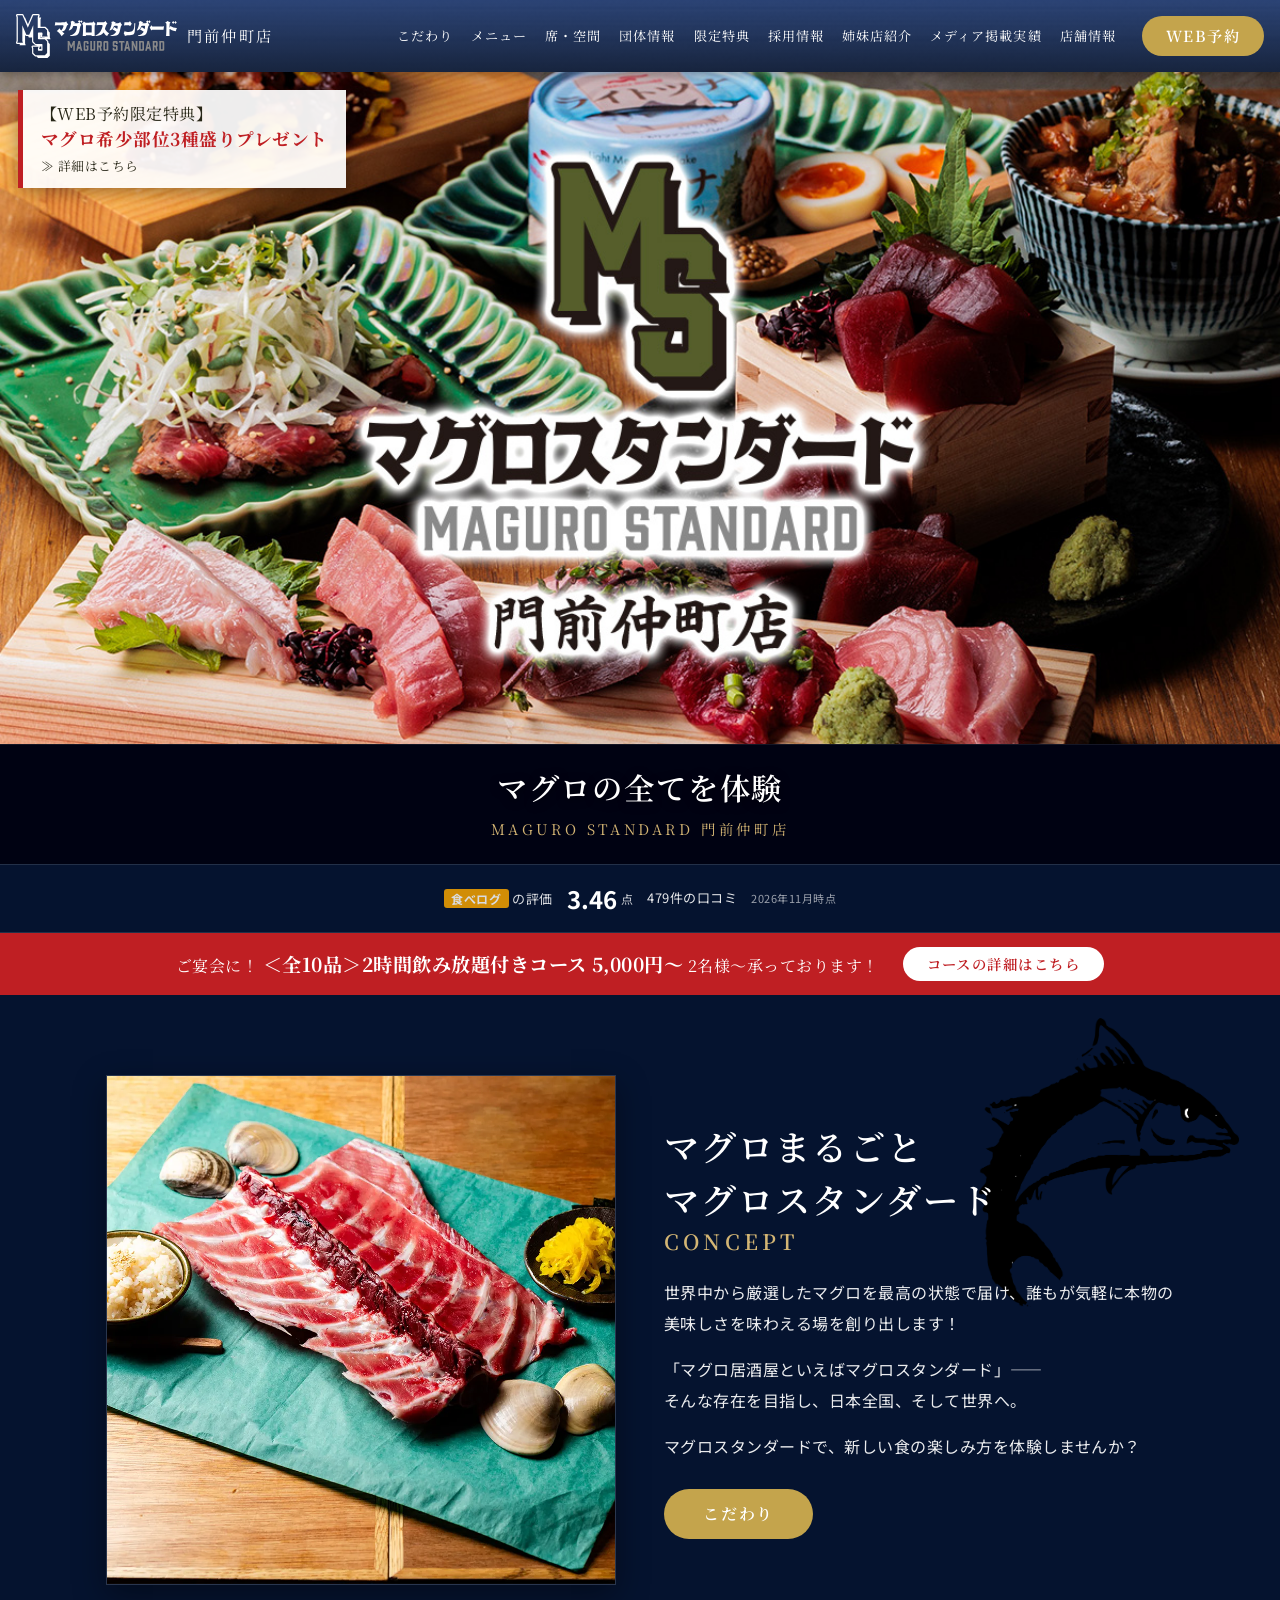
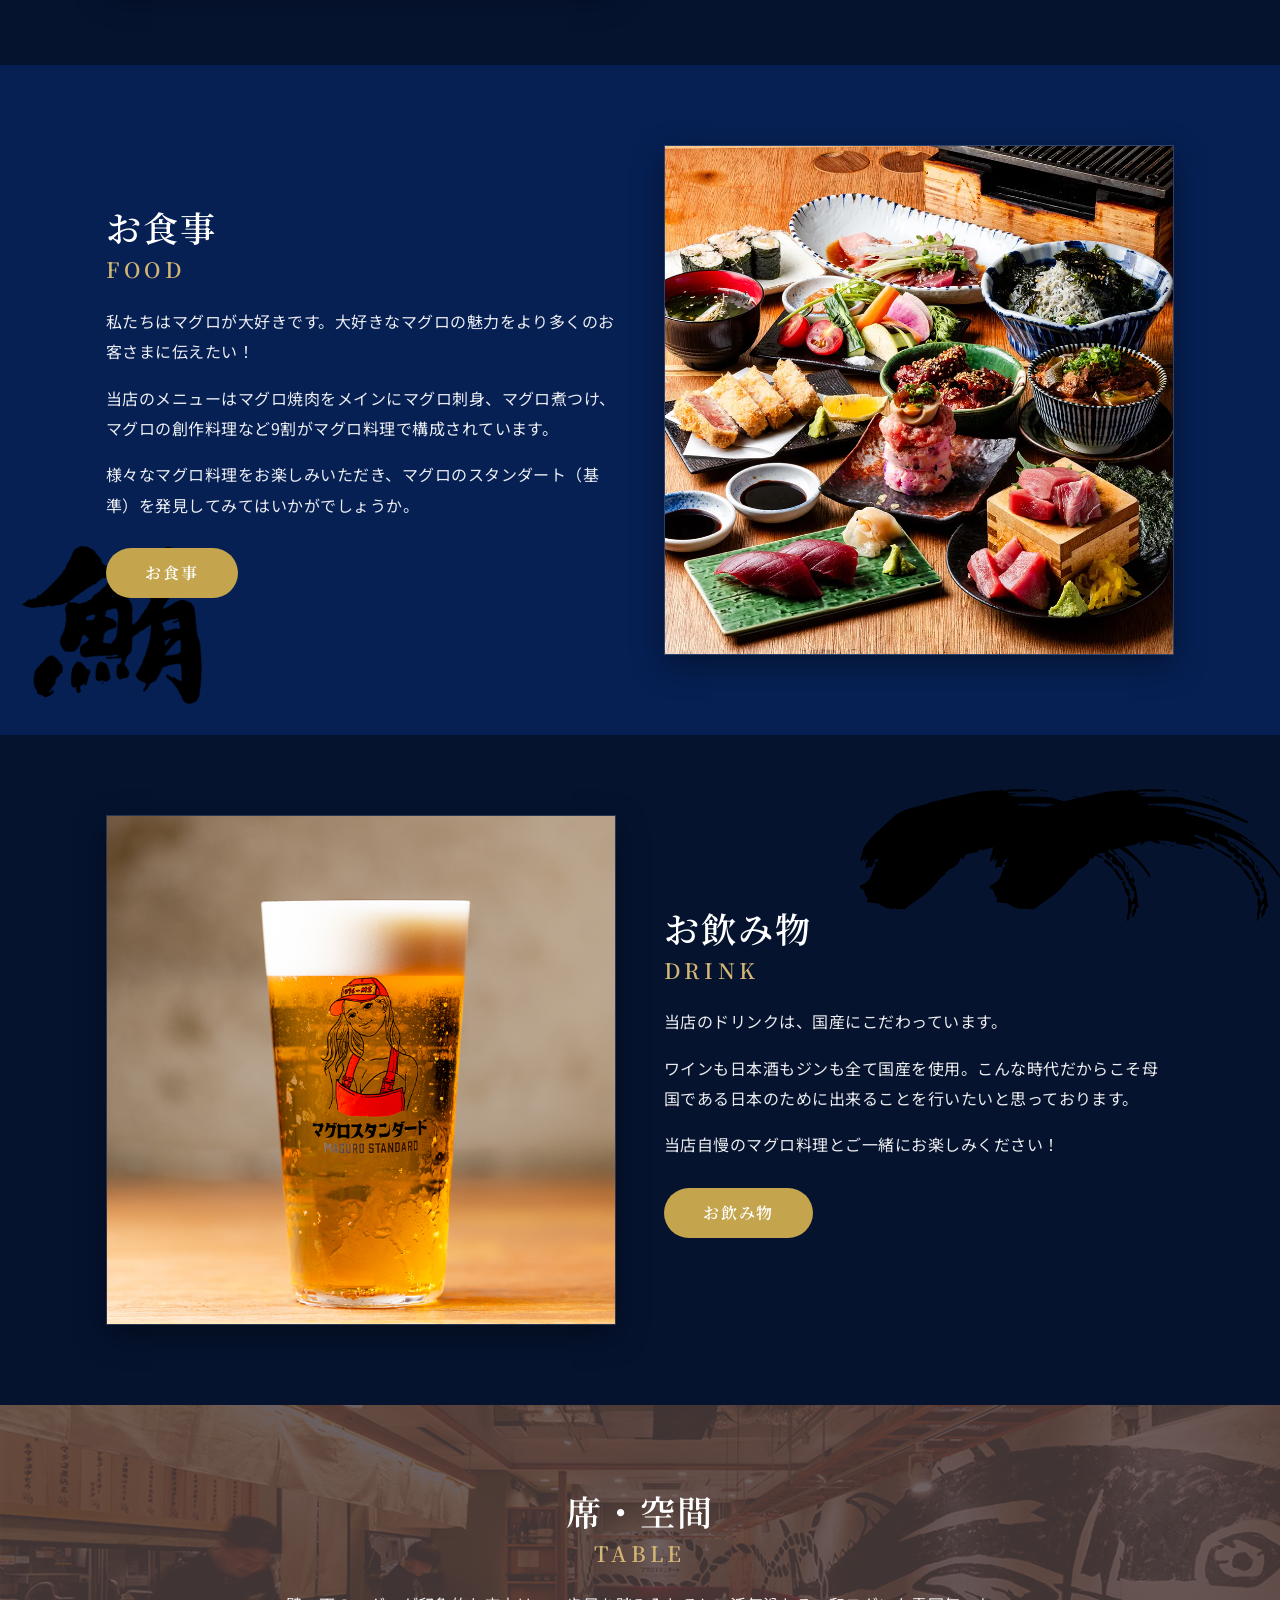
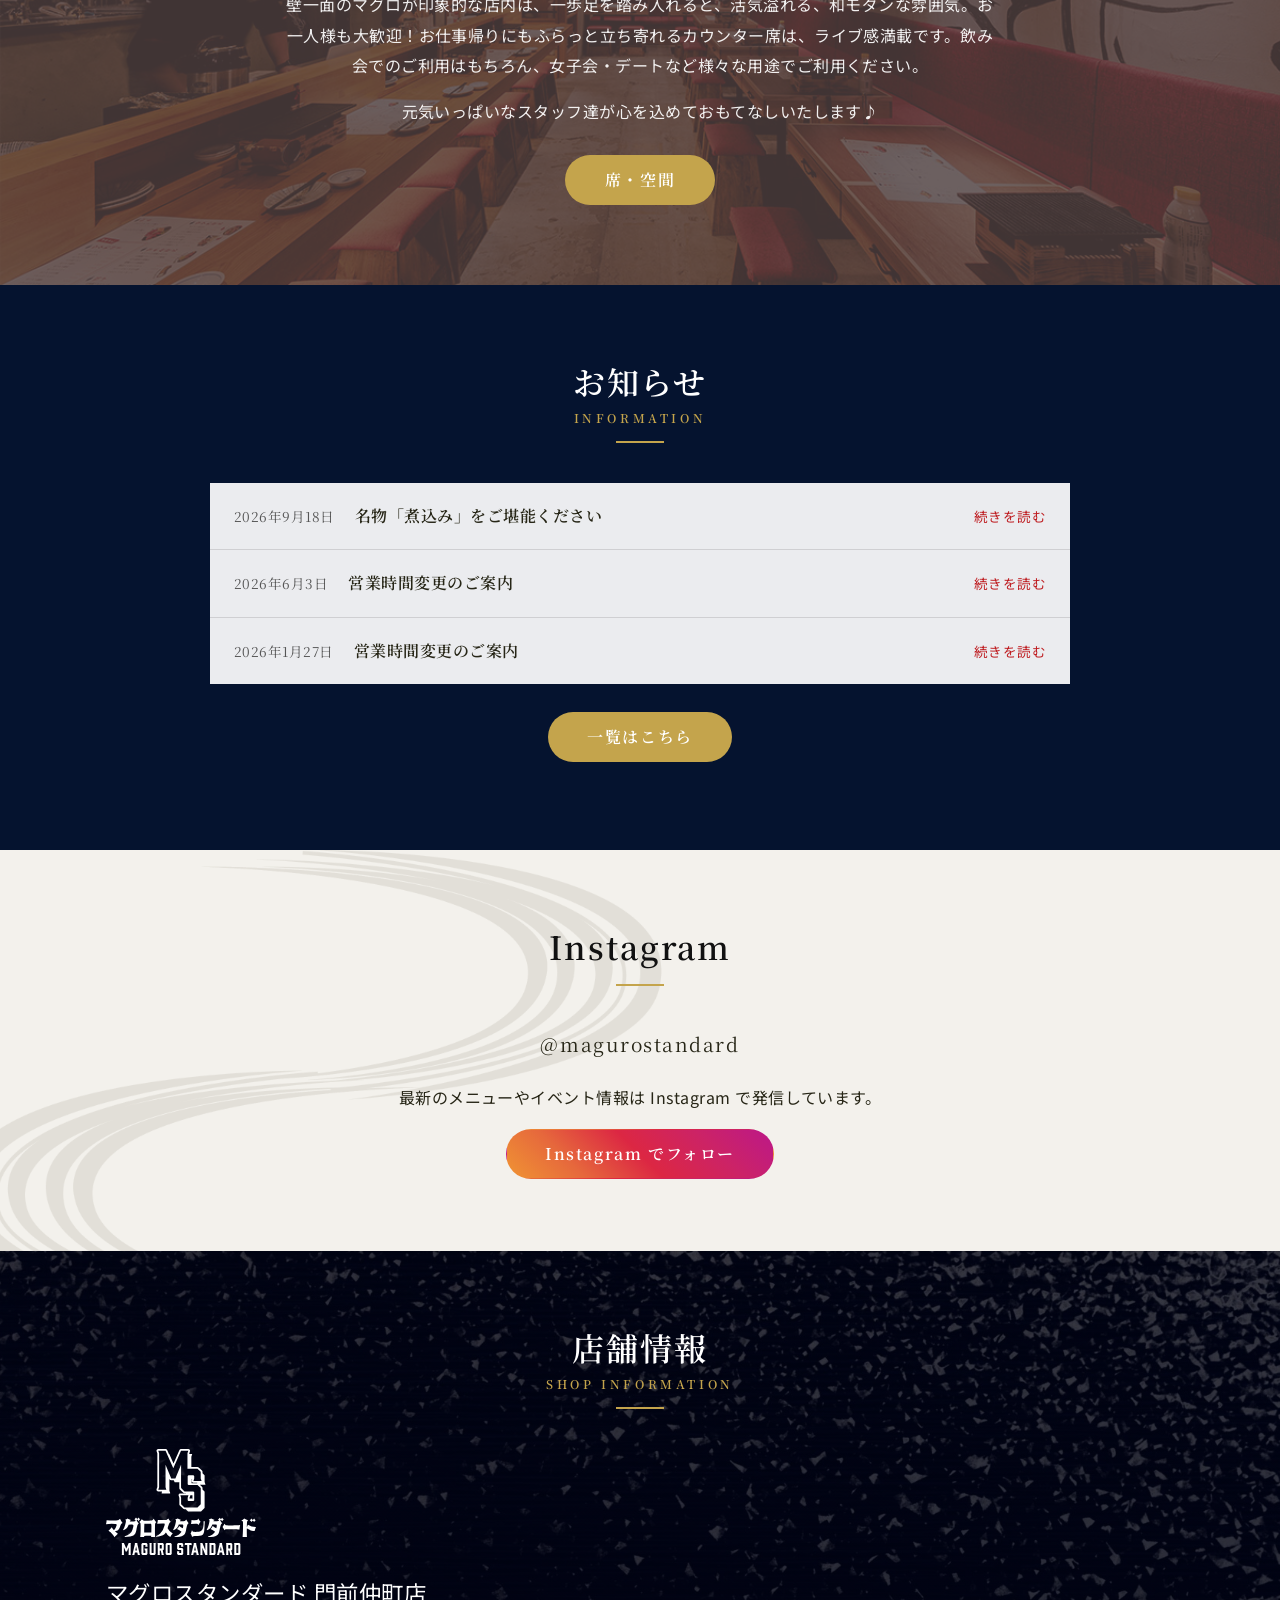
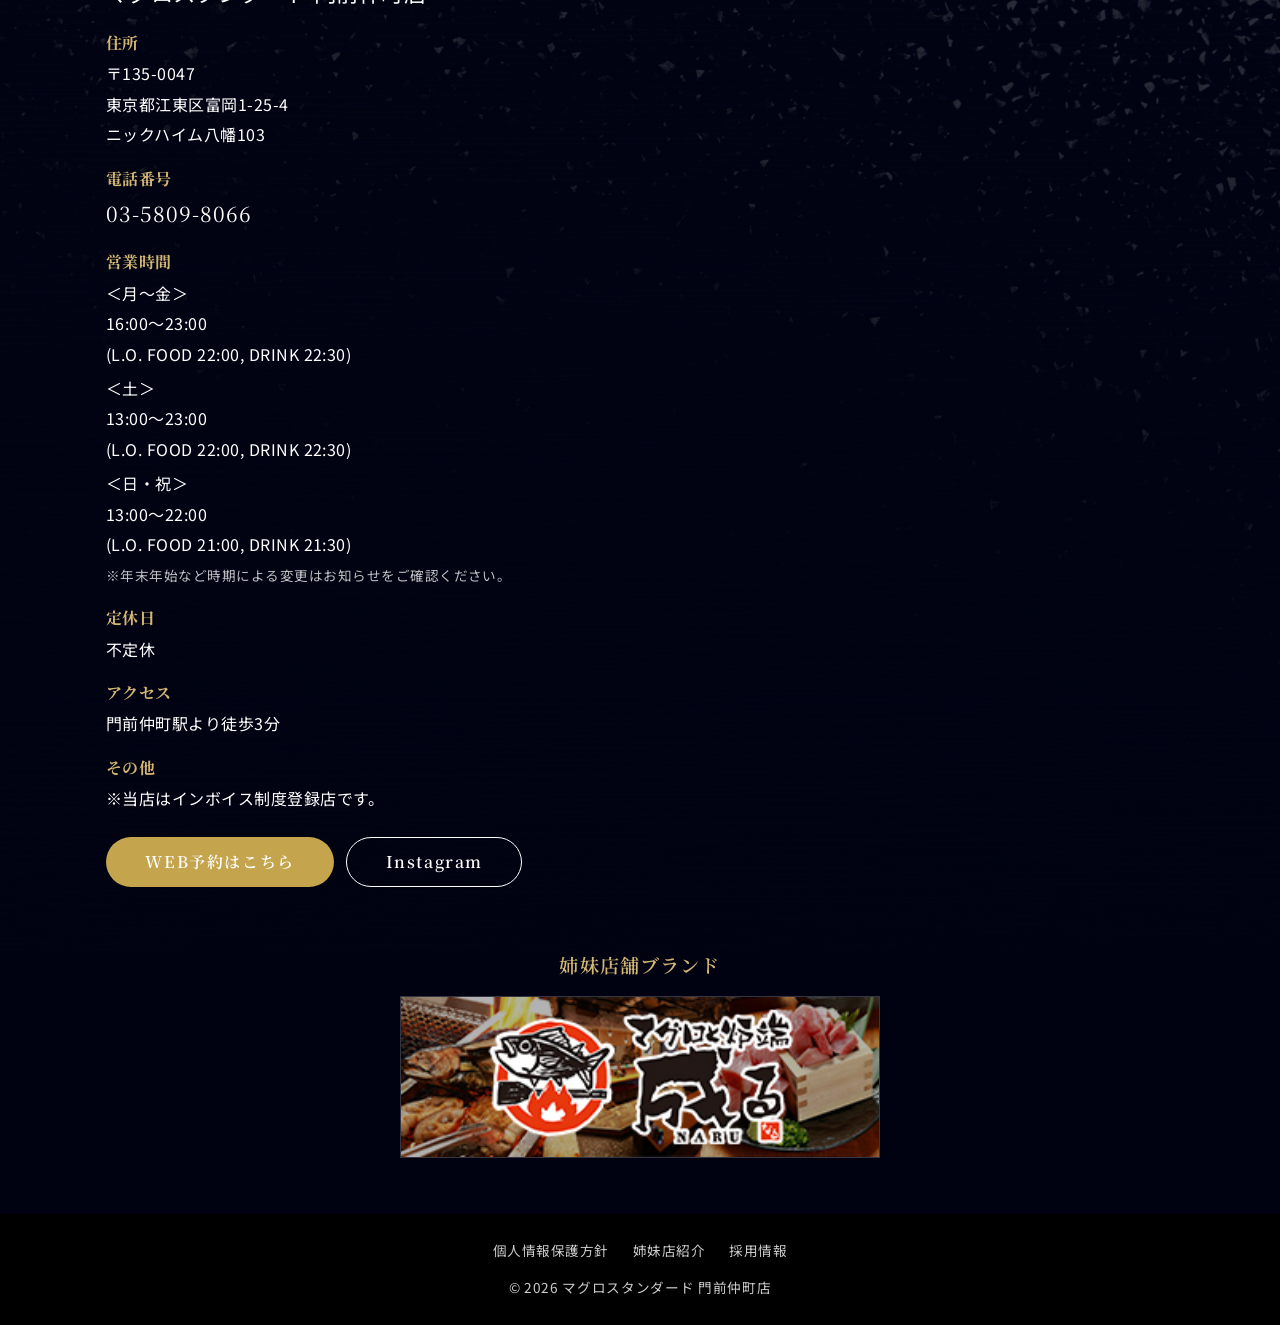
==== commit 015fd3c3: "Add Google / Tabelog ratings strip (data, script, UI) Co-Authored-By: Claude Fable 5.1 <noreply@anth" ====
--- a/index.html
+++ b/index.html
@@ -13,38 +13,38 @@
   <meta property="og:image" content="https://maguro-standard.com/images/hero.jpg">
   <meta property="og:locale" content="ja_JP">
   <meta name="twitter:card" content="summary_large_image">
-  <link rel="icon" type="image/png" sizes="32x32" href="/images/favicon-32x32.png">
-  <link rel="apple-touch-icon" sizes="180x180" href="/images/apple-touch-icon.png">
+  <link rel="icon" type="image/png" sizes="32x32" href="images/favicon-32x32.png">
+  <link rel="apple-touch-icon" sizes="180x180" href="images/apple-touch-icon.png">
   <link rel="preconnect" href="https://fonts.googleapis.com">
   <link rel="preconnect" href="https://fonts.gstatic.com" crossorigin>
   <link href="https://fonts.googleapis.com/css2?family=Noto+Sans+JP:wght@400;500;700&family=Noto+Serif+JP:wght@500;600;700&display=swap" rel="stylesheet">
-  <link rel="stylesheet" href="/css/style.css">
-  <script src="/js/main.js" defer></script>
+  <link rel="stylesheet" href="css/style.css">
+  <script src="js/main.js" defer></script>
 </head>
 <body class="home">
 <header class="site-header">
   <div class="header-inner">
-    <a class="brand" href="/">
-      <img src="/images/logo.svg" alt="マグロスタンダード" width="160" height="44">
+    <a class="brand" href="./">
+      <img src="images/logo.svg" alt="マグロスタンダード" width="160" height="44">
       <span class="brand-sub">門前仲町店</span>
     </a>
     <nav class="global-nav" id="global-nav" aria-label="グローバルナビゲーション">
       <ul class="nav-list">
-        <li><a href="/concept/">こだわり</a></li>
+        <li><a href="concept/">こだわり</a></li>
         <li class="has-sub">
           <span class="nav-label">メニュー</span>
           <ul class="sub-menu">
-            <li><a href="/course/">コース</a></li>
-            <li><a href="/food/">お食事</a></li>
-            <li><a href="/drink/">お飲み物</a></li>
+            <li><a href="course/">コース</a></li>
+            <li><a href="food/">お食事</a></li>
+            <li><a href="drink/">お飲み物</a></li>
           </ul>
         </li>
-        <li><a href="/table/">席・空間</a></li>
-        <li><a href="/group/">団体情報</a></li>
-        <li><a href="/special/">限定特典</a></li>
+        <li><a href="table/">席・空間</a></li>
+        <li><a href="group/">団体情報</a></li>
+        <li><a href="special/">限定特典</a></li>
         <li><a href="https://pay-it-forward-corporate.com/recruit/" target="_blank" rel="noopener">採用情報</a></li>
-        <li><a href="/sister-store/">姉妹店紹介</a></li>
-        <li><a href="/media/">メディア掲載実績</a></li>
+        <li><a href="sister-store/">姉妹店紹介</a></li>
+        <li><a href="media/">メディア掲載実績</a></li>
         <li><a href="#shop-info">店舗情報</a></li>
       </ul>
       <a class="btn btn-reserve nav-reserve" href="https://yoyaku.tabelog.com/yoyaku/net_booking_form/index?rcd=13268261" target="_blank" rel="noopener">WEB予約</a>
@@ -58,8 +58,8 @@
 </header>
 <main>
   <section class="hero">
-    <img class="hero-img" src="/images/hero.jpg" alt="マグロスタンダード 門前仲町店 - マグロ料理の数々" width="1200" height="630" fetchpriority="high">
-    <a class="hero-badge" href="/special/">
+    <img class="hero-img" src="images/hero.jpg" alt="マグロスタンダード 門前仲町店 - マグロ料理の数々" width="1200" height="630" fetchpriority="high">
+    <a class="hero-badge" href="special/">
       【WEB予約限定特典】
       <strong>マグロ希少部位3種盛りプレゼント</strong>
       <small>≫ 詳細はこちら</small>
@@ -70,24 +70,41 @@
     </div>
   </section>
 
+<section class="ratings" id="ratings" aria-label="お客様からの評価" hidden>
+  <div class="ratings__inner">
+    <a class="ratings__item ratings__item--google" data-rating="google" href="https://www.google.com/maps/search/?api=1&query=%E3%83%9E%E3%82%B0%E3%83%AD%E3%82%B9%E3%82%BF%E3%83%B3%E3%83%80%E3%83%BC%E3%83%89%20%E9%96%80%E5%89%8D%E4%BB%B2%E7%94%BA%E5%BA%97%20%E6%9D%B1%E4%BA%AC%E9%83%BD%E6%B1%9F%E6%9D%B1%E5%8C%BA%E5%AF%8C%E5%B2%A11-25-4" target="_blank" rel="noopener" hidden>
+      <span class="ratings__brand"><span class="ratings__g" aria-hidden="true"><i>G</i><i>o</i><i>o</i><i>g</i><i>l</i><i>e</i></span><span class="sr-only">Google</span> の口コミ</span>
+      <span class="ratings__score"><span class="ratings__stars" aria-hidden="true"><span class="ratings__stars-off">★★★★★</span><span class="ratings__stars-on">★★★★★</span></span><b data-field="score">-</b></span>
+      <span class="ratings__count"><span data-field="count">-</span>件の口コミ</span>
+      <span class="ratings__asof" data-field="asof"></span>
+    </a>
+    <a class="ratings__item ratings__item--tabelog" data-rating="tabelog" href="https://tabelog.com/tokyo/A1313/A131303/13268261/" target="_blank" rel="noopener" hidden>
+      <span class="ratings__brand"><span class="ratings__tb" aria-hidden="true">食べログ</span><span class="sr-only">食べログ</span> の評価</span>
+      <span class="ratings__score"><b data-field="score">-</b><small>点</small></span>
+      <span class="ratings__count"><span data-field="count">-</span>件の口コミ</span>
+      <span class="ratings__asof" data-field="asof"></span>
+    </a>
+  </div>
+</section>
+
   <div class="banquet-bar">
     <div class="container">
       <span>ご宴会に！ <strong>＜全10品＞2時間飲み放題付きコース 5,000円～</strong> 2名様～承っております！</span>
-      <a class="btn" href="/course/">コースの詳細はこちら</a>
+      <a class="btn" href="course/">コースの詳細はこちら</a>
     </div>
   </div>
 
   <section class="feature feature--concept">
     <div class="container">
       <div class="feature-img">
-        <img src="/images/top-concept.webp" alt="マグロまるごと マグロスタンダード" width="1000" height="1000" loading="lazy">
+        <img src="images/top-concept.webp" alt="マグロまるごと マグロスタンダード" width="1000" height="1000" loading="lazy">
       </div>
       <div class="feature-body">
         <h2>マグロまるごと<br>マグロスタンダード<span class="small">CONCEPT</span></h2>
         <p>世界中から厳選したマグロを最高の状態で届け、誰もが気軽に本物の美味しさを味わえる場を創り出します！</p>
         <p>「マグロ居酒屋といえばマグロスタンダード」——<br>そんな存在を目指し、日本全国、そして世界へ。</p>
         <p>マグロスタンダードで、新しい食の楽しみ方を体験しませんか？</p>
-        <a class="btn btn-gold" href="/concept/">こだわり</a>
+        <a class="btn btn-gold" href="concept/">こだわり</a>
       </div>
     </div>
   </section>
@@ -95,14 +112,14 @@
   <section class="feature feature--food feature--reverse">
     <div class="container">
       <div class="feature-img">
-        <img src="/images/top-food.webp" alt="マグロ焼肉をはじめとするマグロ料理" width="1000" height="1000" loading="lazy">
+        <img src="images/top-food.webp" alt="マグロ焼肉をはじめとするマグロ料理" width="1000" height="1000" loading="lazy">
       </div>
       <div class="feature-body">
         <h2>お食事<span class="small">FOOD</span></h2>
         <p>私たちはマグロが大好きです。大好きなマグロの魅力をより多くのお客さまに伝えたい！</p>
         <p>当店のメニューはマグロ焼肉をメインにマグロ刺身、マグロ煮つけ、マグロの創作料理など9割がマグロ料理で構成されています。</p>
         <p>様々なマグロ料理をお楽しみいただき、マグロのスタンダート（基準）を発見してみてはいかがでしょうか。</p>
-        <a class="btn btn-gold" href="/food/">お食事</a>
+        <a class="btn btn-gold" href="food/">お食事</a>
       </div>
     </div>
   </section>
@@ -110,14 +127,14 @@
   <section class="feature feature--drink">
     <div class="container">
       <div class="feature-img">
-        <img src="/images/top-drink.webp" alt="国産にこだわったお飲み物" width="800" height="800" loading="lazy">
+        <img src="images/top-drink.webp" alt="国産にこだわったお飲み物" width="800" height="800" loading="lazy">
       </div>
       <div class="feature-body">
         <h2>お飲み物<span class="small">DRINK</span></h2>
         <p>当店のドリンクは、国産にこだわっています。</p>
         <p>ワインも日本酒もジンも全て国産を使用。こんな時代だからこそ母国である日本のために出来ることを行いたいと思っております。</p>
         <p>当店自慢のマグロ料理とご一緒にお楽しみください！</p>
-        <a class="btn btn-gold" href="/drink/">お飲み物</a>
+        <a class="btn btn-gold" href="drink/">お飲み物</a>
       </div>
     </div>
   </section>
@@ -128,7 +145,7 @@
         <h2>席・空間<span class="small">TABLE</span></h2>
         <p>壁一面のマグロが印象的な店内は、一歩足を踏み入れると、活気溢れる、和モダンな雰囲気。お一人様も大歓迎！お仕事帰りにもふらっと立ち寄れるカウンター席は、ライブ感満載です。飲み会でのご利用はもちろん、女子会・デートなど様々な用途でご利用ください。</p>
         <p>元気いっぱいなスタッフ達が心を込めておもてなしいたします♪</p>
-        <a class="btn btn-gold" href="/table/">席・空間</a>
+        <a class="btn btn-gold" href="table/">席・空間</a>
       </div>
     </div>
   </section>
@@ -137,11 +154,11 @@
     <div class="container">
       <h2 class="section-title">お知らせ<span class="en">INFORMATION</span></h2>
       <ul class="news-list">
-      <li><a href="/information/#post-6703"><time datetime="2026-09-18">2026年9月18日</time><span class="news-title">名物「煮込み」をご堪能ください</span><span class="more">続きを読む</span></a></li>
-      <li><a href="/information/#post-6698"><time datetime="2026-06-03">2026年6月3日</time><span class="news-title">営業時間変更のご案内</span><span class="more">続きを読む</span></a></li>
-      <li><a href="/information/#post-6673"><time datetime="2026-01-27">2026年1月27日</time><span class="news-title">営業時間変更のご案内</span><span class="more">続きを読む</span></a></li>
+      <li><a href="information/#post-6703"><time datetime="2026-09-18">2026年9月18日</time><span class="news-title">名物「煮込み」をご堪能ください</span><span class="more">続きを読む</span></a></li>
+      <li><a href="information/#post-6698"><time datetime="2026-06-03">2026年6月3日</time><span class="news-title">営業時間変更のご案内</span><span class="more">続きを読む</span></a></li>
+      <li><a href="information/#post-6673"><time datetime="2026-01-27">2026年1月27日</time><span class="news-title">営業時間変更のご案内</span><span class="more">続きを読む</span></a></li>
       </ul>
-      <p class="center"><a class="btn btn-gold" href="/information/">一覧はこちら</a></p>
+      <p class="center"><a class="btn btn-gold" href="information/">一覧はこちら</a></p>
     </div>
   </section>
 
@@ -159,7 +176,7 @@
     <h2 class="section-title">店舗情報<span class="en">SHOP INFORMATION</span></h2>
     <div class="shop-grid">
       <div class="shop-detail">
-        <img class="shop-logo" src="/images/logo-footer.svg" alt="マグロスタンダード" width="150" height="60">
+        <img class="shop-logo" src="images/logo-footer.svg" alt="マグロスタンダード" width="150" height="60">
         <p class="shop-name">マグロスタンダード 門前仲町店</p>
         <dl>
           <dt>住所</dt>
@@ -173,7 +190,7 @@
             <p>＜月～金＞<br>16:00～23:00<br>(L.O. FOOD 22:00, DRINK 22:30)</p>
             <p>＜土＞<br>13:00～23:00<br>(L.O. FOOD 22:00, DRINK 22:30)</p>
             <p>＜日・祝＞<br>13:00～22:00<br>(L.O. FOOD 21:00, DRINK 21:30)</p>
-            <p class="note">※年末年始など時期による変更は<a href="/information/">お知らせ</a>をご確認ください。</p>
+            <p class="note">※年末年始など時期による変更は<a href="information/">お知らせ</a>をご確認ください。</p>
           </dd>
           <dt>定休日</dt>
           <dd><p>不定休</p></dd>
@@ -196,13 +213,13 @@
 <section class="sister-banner">
   <h2>姉妹店舗ブランド</h2>
   <a href="https://maguro-robata-naru.com/" target="_blank" rel="noopener">
-    <img src="/images/naru-banner.jpg" alt="マグロと炉端 成る" width="480" height="140">
+    <img src="images/naru-banner.jpg" alt="マグロと炉端 成る" width="480" height="140">
   </a>
 </section>
 <footer class="site-footer">
   <ul class="footer-links">
-    <li><a href="/privacy/">個人情報保護方針</a></li>
-    <li><a href="/sister-store/">姉妹店紹介</a></li>
+    <li><a href="privacy/">個人情報保護方針</a></li>
+    <li><a href="sister-store/">姉妹店紹介</a></li>
     <li><a href="https://pay-it-forward-corporate.com/recruit/" target="_blank" rel="noopener">採用情報</a></li>
   </ul>
   <p class="copyright">&copy; 2026 マグロスタンダード 門前仲町店</p>
@@ -222,5 +239,6 @@
     WEB予約
   </a>
 </nav>
+  <script src="js/ratings.js" defer></script>
 </body>
 </html>
--- a/css/style.css
+++ b/css/style.css
@@ -21,7 +21,8 @@
   --font-sans: "Noto Sans JP", "Hiragino Kaku Gothic ProN", "Hiragino Sans", Meiryo, sans-serif;
   --font-serif: "Noto Serif JP", "Hiragino Mincho ProN", "Yu Mincho", serif;
   --header-h: 72px;
-  --bottom-bar-h: 60px;
+  /* スマホ用ボトムバーの高さ（PC 幅では非表示なので 0） */
+  --bottom-bar-h: 0px;
 }
 
 *,
@@ -44,7 +45,7 @@
   line-height: 1.9;
   color: var(--text);
   background-color: #e8e8e8;
-  background-image: url("/images/body-bg.jpg");
+  background-image: url("../images/body-bg.jpg");
   background-size: 100% auto;
   background-repeat: repeat;
   letter-spacing: 0.03em;
@@ -87,10 +88,15 @@
   line-height: 1.5;
   margin: 0;
   letter-spacing: 0.06em;
+  /* 見出しの 1〜2 文字だけの折り返しを避ける（対応ブラウザのみ） */
+  text-wrap: balance;
+  word-break: auto-phrase;
 }
 
 p {
   margin: 0 0 1em;
+  /* 段落末尾の 1 文字だけの折り返しを抑える（対応ブラウザのみ） */
+  text-wrap: pretty;
 }
 
 .sr-only {
@@ -172,7 +178,7 @@
   height: var(--header-h);
   color: var(--white);
   background-color: var(--navy-2);
-  background-image: linear-gradient(rgba(12, 40, 98, 0.86), rgba(5, 19, 47, 0.92)), url("/images/header-bg.jpg");
+  background-image: linear-gradient(rgba(12, 40, 98, 0.86), rgba(5, 19, 47, 0.92)), url("../images/header-bg.jpg");
   background-size: cover;
   background-position: center;
   box-shadow: 0 2px 10px rgba(0, 0, 0, 0.35);
@@ -366,6 +372,8 @@
    -------------------------------------------------------------------------- */
 .hero {
   position: relative;
+  display: flex;
+  flex-direction: column;
   background: var(--black);
   overflow: hidden;
 }
@@ -374,27 +382,27 @@
   width: 100%;
   max-height: 86vh;
   object-fit: cover;
-  object-position: center;
-}
-
+  /* 画像下部に焼き込まれた店名文字が切れないよう、やや下寄せでトリミング */
+  object-position: center 60%;
+}
+
+/* 見出しは画像内の文字（ロゴ・店名）と被らないよう、画像の下の帯に置く */
 .hero-copy {
-  position: absolute;
-  left: 0;
-  right: 0;
-  bottom: 0;
-  padding: 80px 16px 28px;
-  background: linear-gradient(to top, rgba(0, 2, 18, 0.9), rgba(0, 2, 18, 0));
+  position: static;
+  padding: 20px 16px 22px;
+  background: var(--black);
+  border-top: 1px solid rgba(255, 255, 255, 0.08);
   text-align: center;
 }
 
 .hero-copy h1 {
-  font-size: 2rem;
+  font-size: 1.9rem;
   color: var(--white);
   text-shadow: 0 2px 10px rgba(0, 0, 0, 0.6);
 }
 
 .hero-copy .hero-sub {
-  margin: 6px 0 0;
+  margin: 4px 0 0;
   font-family: var(--font-serif);
   letter-spacing: 0.25em;
   font-size: 0.9rem;
@@ -405,7 +413,8 @@
   position: absolute;
   top: 18px;
   left: 18px;
-  max-width: 320px;
+  width: max-content;
+  max-width: min(400px, calc(100% - 36px));
   padding: 12px 18px;
   background: rgba(255, 255, 255, 0.93);
   color: var(--text);
@@ -419,6 +428,7 @@
   display: block;
   color: var(--red);
   font-size: 1.1em;
+  white-space: nowrap;
 }
 
 .hero-badge small {
@@ -464,26 +474,26 @@
 }
 
 .feature--concept {
-  background-image: url("/images/deco-maguro-1.png");
+  background-image: url("../images/deco-maguro-1.png");
   background-position: 96% 6%;
   background-size: 260px auto;
 }
 
 .feature--food {
   background-color: var(--navy-3);
-  background-image: url("/images/deco-maguro-2.png");
+  background-image: url("../images/deco-maguro-2.png");
   background-position: 2% 94%;
   background-size: 180px auto;
 }
 
 .feature--drink {
-  background-image: url("/images/deco-wave-1.png");
+  background-image: url("../images/deco-wave-1.png");
   background-position: 100% 10%;
   background-size: 420px auto;
 }
 
 .feature--table {
-  background-image: url("/images/top-table.jpg");
+  background-image: url("../images/top-table.jpg");
   background-size: cover;
   background-position: center;
 }
@@ -603,7 +613,7 @@
 
 /* Instagram */
 .instagram {
-  background: #f3f1ec url("/images/deco-wave-2.png") no-repeat -8% 0 / 60% auto;
+  background: #f3f1ec url("../images/deco-wave-2.png") no-repeat -8% 0 / 60% auto;
   color: var(--text);
   text-align: center;
   padding: 72px 0;
@@ -633,7 +643,7 @@
   color: var(--white);
   text-align: center;
   padding: 44px 16px 36px;
-  background-image: url("/images/deco-wave-1.png");
+  background-image: url("../images/deco-wave-1.png");
   background-repeat: no-repeat;
   background-position: 100% 0;
   background-size: 360px auto;
@@ -965,7 +975,8 @@
 }
 
 .sister h2 {
-  font-size: 1.35rem;
+  font-size: 1.25rem;
+  letter-spacing: 0.04em;
   color: var(--navy);
   margin-bottom: 8px;
 }
@@ -1021,11 +1032,15 @@
   font-family: var(--font-serif);
   font-size: 0.9rem;
   color: var(--text-light);
+  min-width: 6.2em;
+  font-variant-numeric: tabular-nums;
+  white-space: nowrap;
 }
 
 .media-label {
   display: inline-block;
-  min-width: 84px;
+  min-width: 88px;
+  white-space: nowrap;
   padding: 2px 10px;
   font-size: 0.75rem;
   text-align: center;
@@ -1111,7 +1126,7 @@
    -------------------------------------------------------------------------- */
 .shop-info {
   background-color: var(--black);
-  background-image: linear-gradient(rgba(0, 2, 18, 0.78), rgba(0, 2, 18, 0.95)), url("/images/footer-bg.jpg");
+  background-image: linear-gradient(rgba(0, 2, 18, 0.78), rgba(0, 2, 18, 0.95)), url("../images/footer-bg.jpg");
   background-size: cover;
   background-position: center top;
   color: var(--white);
@@ -1126,7 +1141,12 @@
   display: grid;
   grid-template-columns: 1fr 1fr;
   gap: 40px;
-  align-items: start;
+  /* 地図の高さを店舗情報の高さに揃える */
+  align-items: stretch;
+}
+
+.shop-map {
+  min-height: 380px;
 }
 
 .shop-logo {
@@ -1394,6 +1414,21 @@
     font-size: 1rem;
   }
 
+  .feature .container {
+    gap: 36px;
+  }
+
+  .feature {
+    padding: 56px 0;
+  }
+
+  .feature-body h2 {
+    font-size: 1.8rem;
+  }
+}
+
+/* 2 カラム → 1 カラムへの切り替え（1024px では 2 カラムを維持する） */
+@media (max-width: 820px) {
   .feature .container,
   .split,
   .menu-section,
@@ -1408,24 +1443,29 @@
     order: 0;
   }
 
-  .feature {
-    padding: 56px 0;
-  }
-
-  .feature-body h2 {
-    font-size: 1.8rem;
+  /* 1 カラム時は写真が画面幅いっぱいに巨大化しないよう上限を設ける */
+  .feature-img,
+  .split-img,
+  .menu-img,
+  .course-img {
+    width: 100%;
+    max-width: 560px;
+    margin: 0 auto;
   }
 
   .gallery {
     grid-template-columns: repeat(2, 1fr);
   }
+}
+
+/* スマホ固定ボトムバーはタブレット縦〜スマホのみ表示 */
+@media (max-width: 768px) {
+  :root {
+    --bottom-bar-h: 60px;
+  }
 
   .bottom-bar {
     display: grid;
-  }
-
-  body {
-    padding-bottom: 0;
   }
 }
 
@@ -1448,34 +1488,28 @@
     max-height: 60vh;
   }
 
-  .hero-copy {
-    padding: 56px 16px 20px;
-  }
-
   .hero-copy h1 {
     font-size: 1.4rem;
   }
 
-  .hero {
-    display: flex;
-    flex-direction: column;
-  }
-
   .hero-copy {
-    position: static;
     order: 1;
     padding: 18px 16px 16px;
-    background: var(--black);
   }
 
   .hero-badge {
     position: static;
     order: 2;
+    width: auto;
     max-width: none;
     margin: 0;
     box-shadow: none;
     border-left-width: 4px;
     font-size: 0.9rem;
+  }
+
+  .hero-badge strong {
+    white-space: normal;
   }
 
   .banquet-bar {
@@ -1522,3 +1556,37 @@
     line-height: 36px;
   }
 }
+
+/* ===== 評価帯（Google / 食べログ） ===== */
+:root { --ratings-bg:#05132f;--ratings-fg:#ffffff;--ratings-line:rgba(255,255,255,.12);--ratings-star:#fbbc04;--ratings-star-off:rgba(255,255,255,.25); }
+.ratings { background: var(--ratings-bg); color: var(--ratings-fg); border-top: 1px solid var(--ratings-line); border-bottom: 1px solid var(--ratings-line); }
+.ratings[hidden] { display: none; }
+.ratings__inner { width: min(1100px, 100% - 32px); margin: 0 auto; display: flex; flex-wrap: wrap; justify-content: center; gap: 12px 48px; padding: 18px 0; }
+.ratings__item { display: inline-flex; align-items: center; flex-wrap: wrap; gap: 6px 14px; color: inherit; text-decoration: none; font-family: var(--ratings-font, inherit); line-height: 1.3; }
+.ratings__item[hidden] { display: none; }
+.ratings__item:hover { opacity: .8; }
+.ratings__brand { font-size: 13px; letter-spacing: .04em; white-space: nowrap; opacity: .85; }
+.ratings__g { font-family: Arial, Helvetica, sans-serif; font-weight: 700; font-size: 15px; letter-spacing: -.02em; }
+.ratings__g i { font-style: normal; }
+.ratings__g i:nth-child(1) { color: #4285f4; }
+.ratings__g i:nth-child(2) { color: #ea4335; }
+.ratings__g i:nth-child(3) { color: #fbbc05; }
+.ratings__g i:nth-child(4) { color: #4285f4; }
+.ratings__g i:nth-child(5) { color: #34a853; }
+.ratings__g i:nth-child(6) { color: #ea4335; }
+.ratings__tb { display: inline-block; background: #f5a300; color: #fff; font-weight: 700; font-size: 12px; padding: 2px 7px; border-radius: 3px; letter-spacing: .06em; }
+.ratings__score { display: inline-flex; align-items: center; gap: 8px; white-space: nowrap; }
+.ratings__score b { font-size: 24px; font-weight: 700; font-variant-numeric: tabular-nums; letter-spacing: 0; }
+.ratings__score small { font-size: 12px; opacity: .8; margin-left: -4px; }
+.ratings__stars { position: relative; display: inline-block; font-size: 17px; line-height: 1; letter-spacing: 1px; }
+.ratings__stars-off { color: var(--ratings-star-off); }
+.ratings__stars-on { position: absolute; left: 0; top: 0; overflow: hidden; white-space: nowrap; color: var(--ratings-star); width: 0; }
+.ratings__count { font-size: 13px; white-space: nowrap; opacity: .9; }
+.ratings__asof { font-size: 11px; opacity: .6; white-space: nowrap; }
+.ratings__asof:empty { display: none; }
+.sr-only { position: absolute; width: 1px; height: 1px; padding: 0; margin: -1px; overflow: hidden; clip: rect(0,0,0,0); white-space: nowrap; border: 0; }
+@media (max-width: 600px) {
+  .ratings__inner { flex-direction: column; align-items: center; gap: 12px; padding: 14px 0; }
+  .ratings__item { justify-content: center; }
+  .ratings__score b { font-size: 22px; }
+}
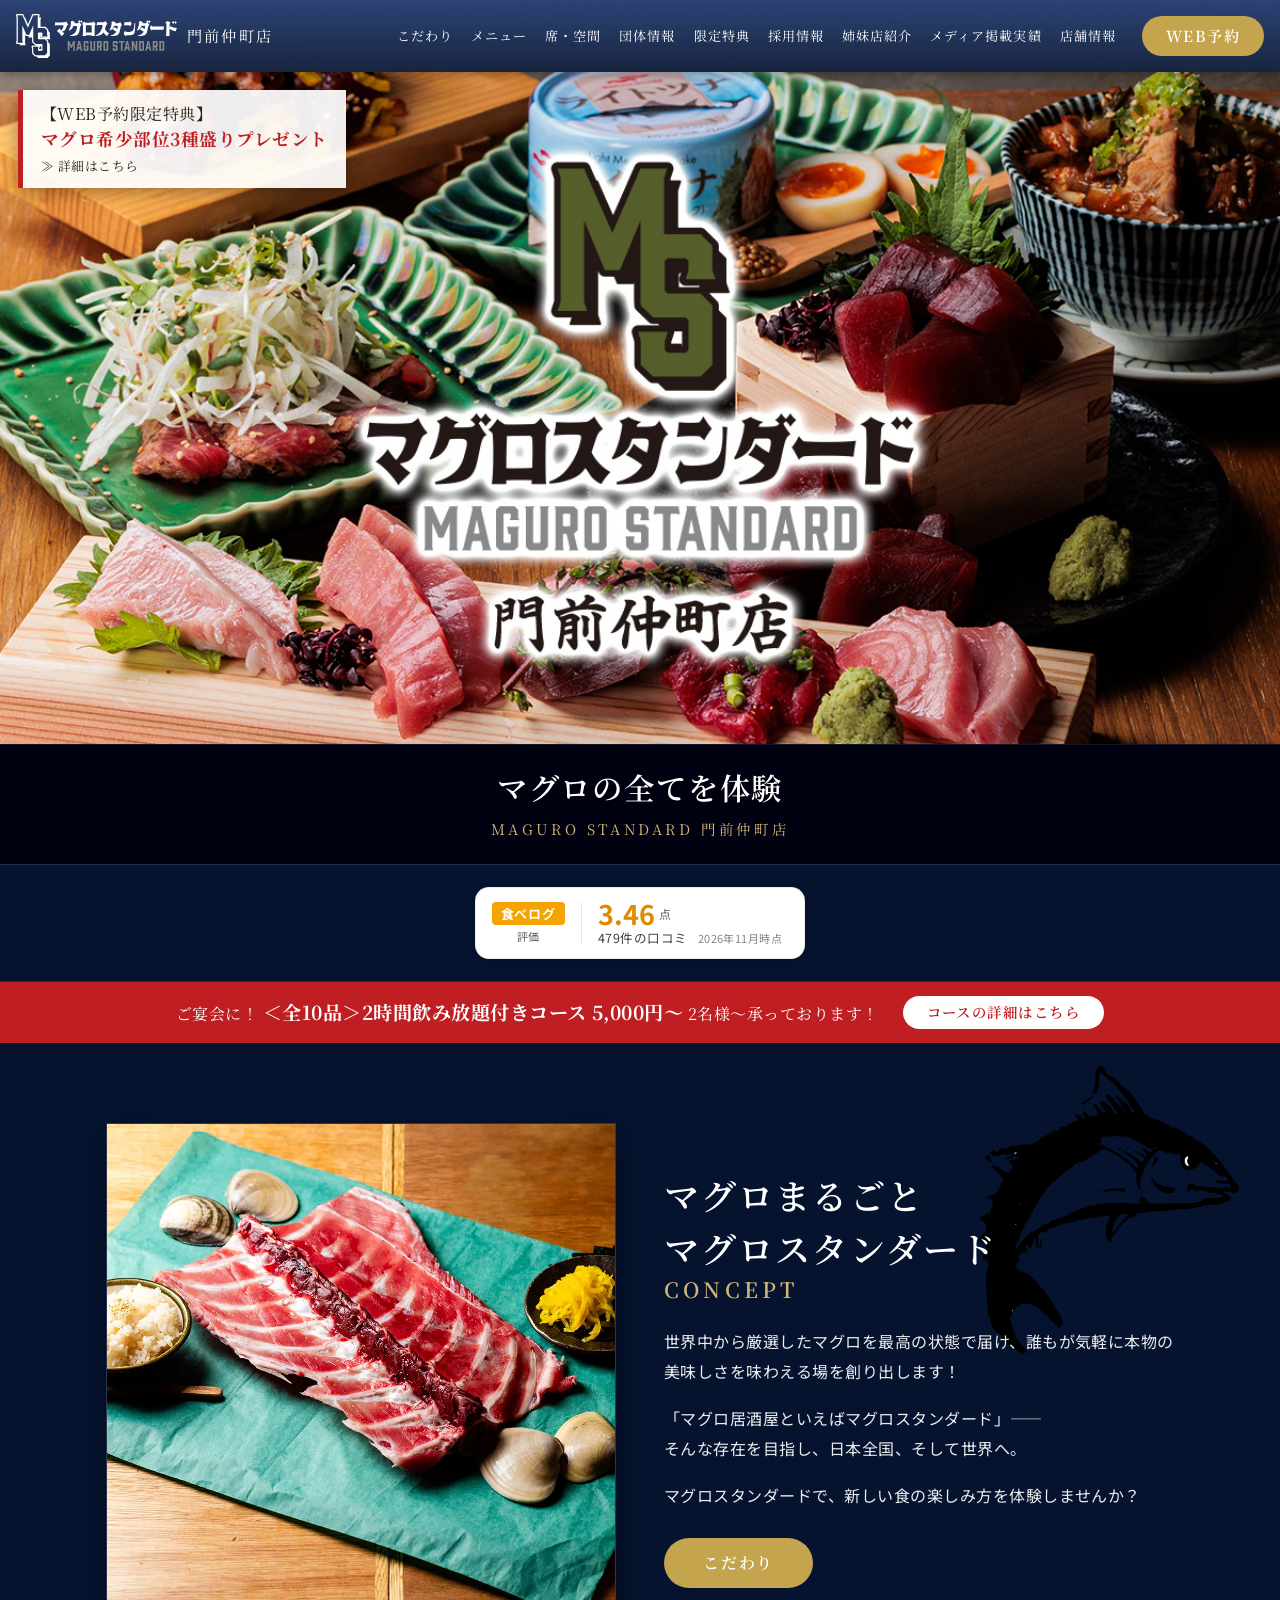
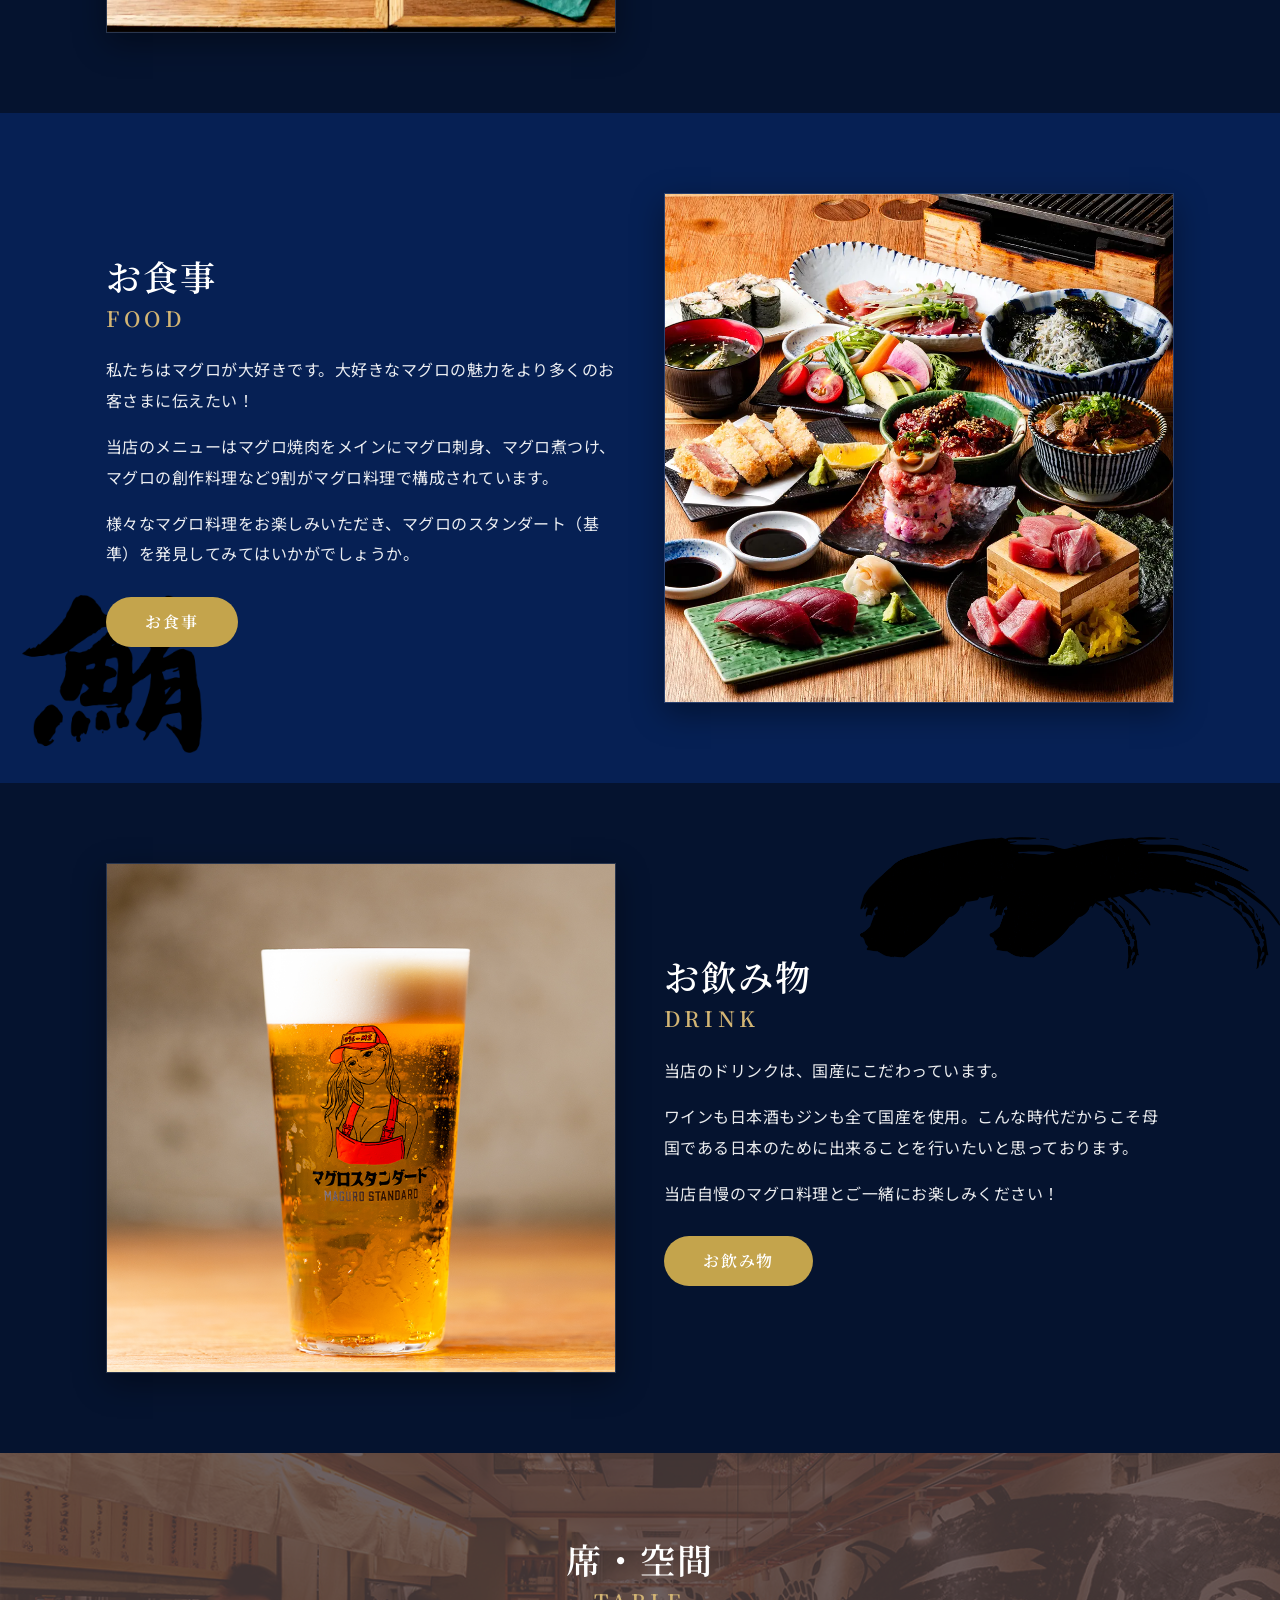
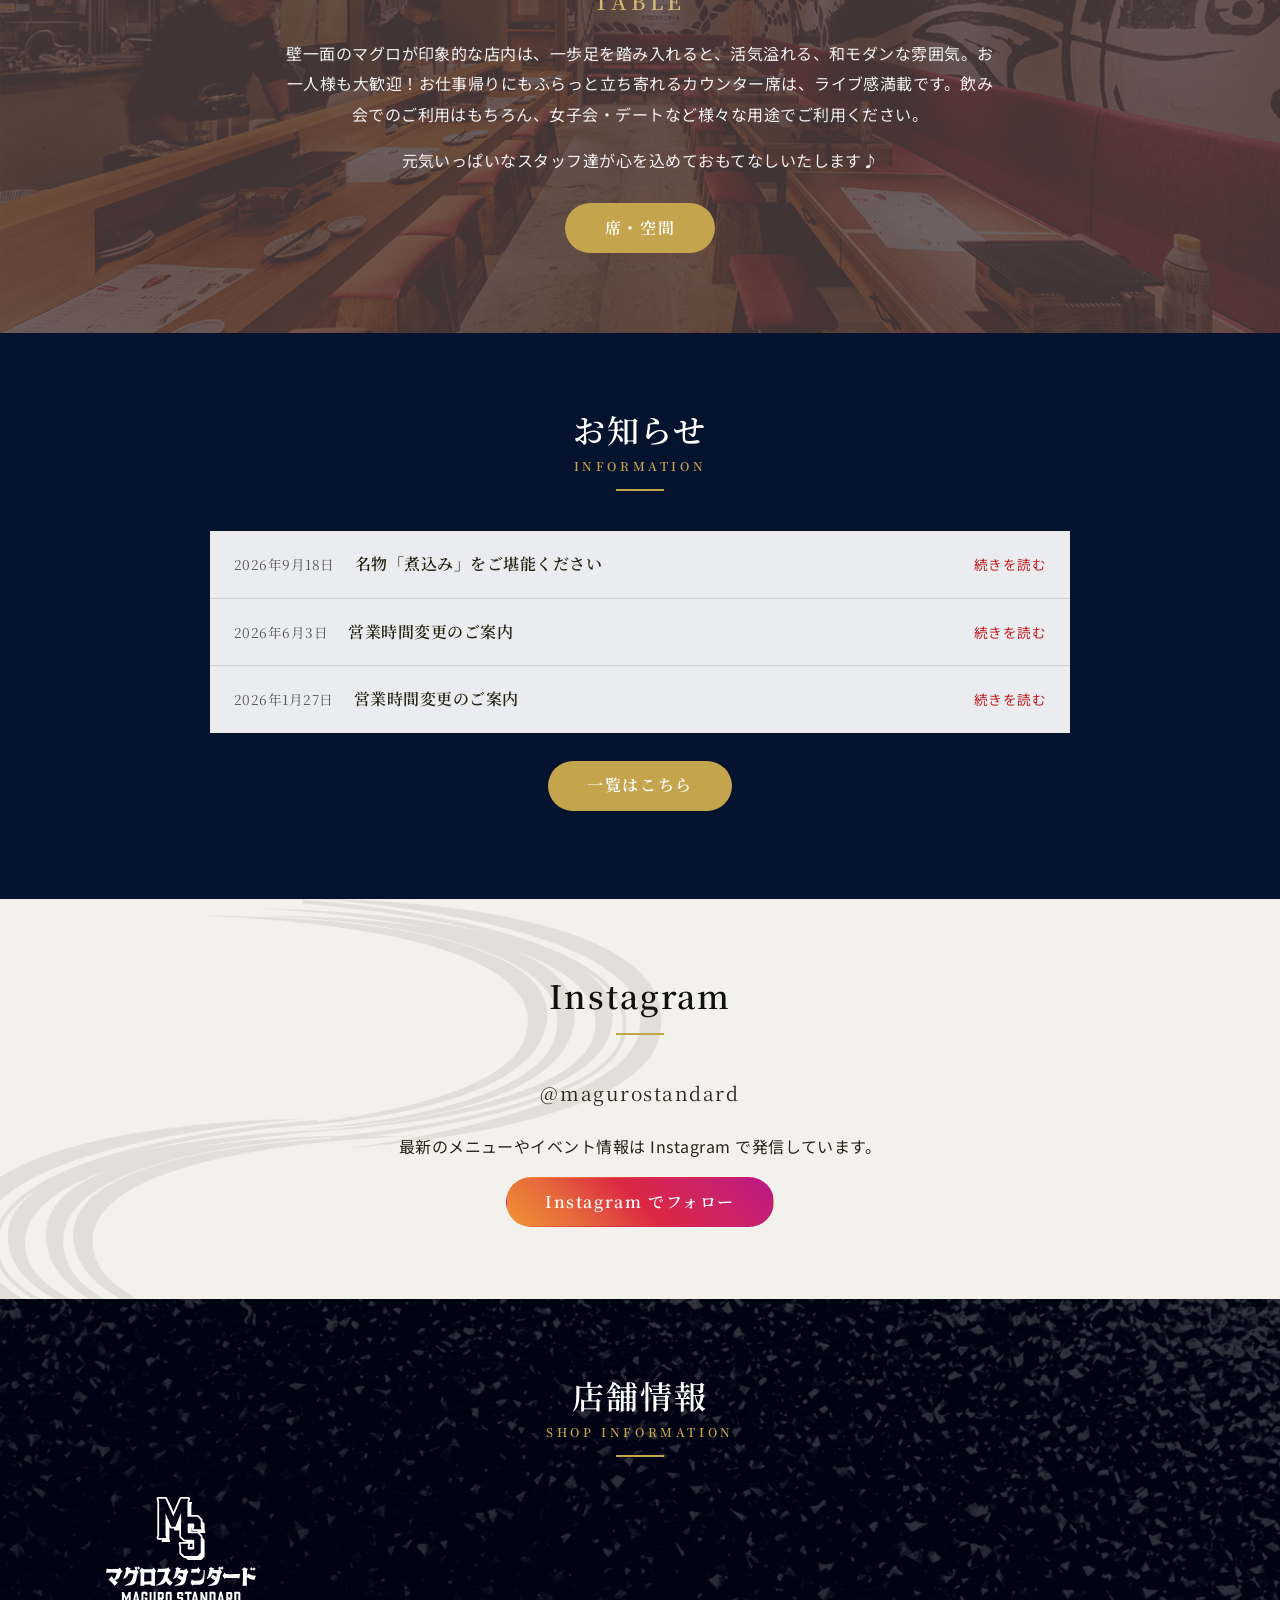
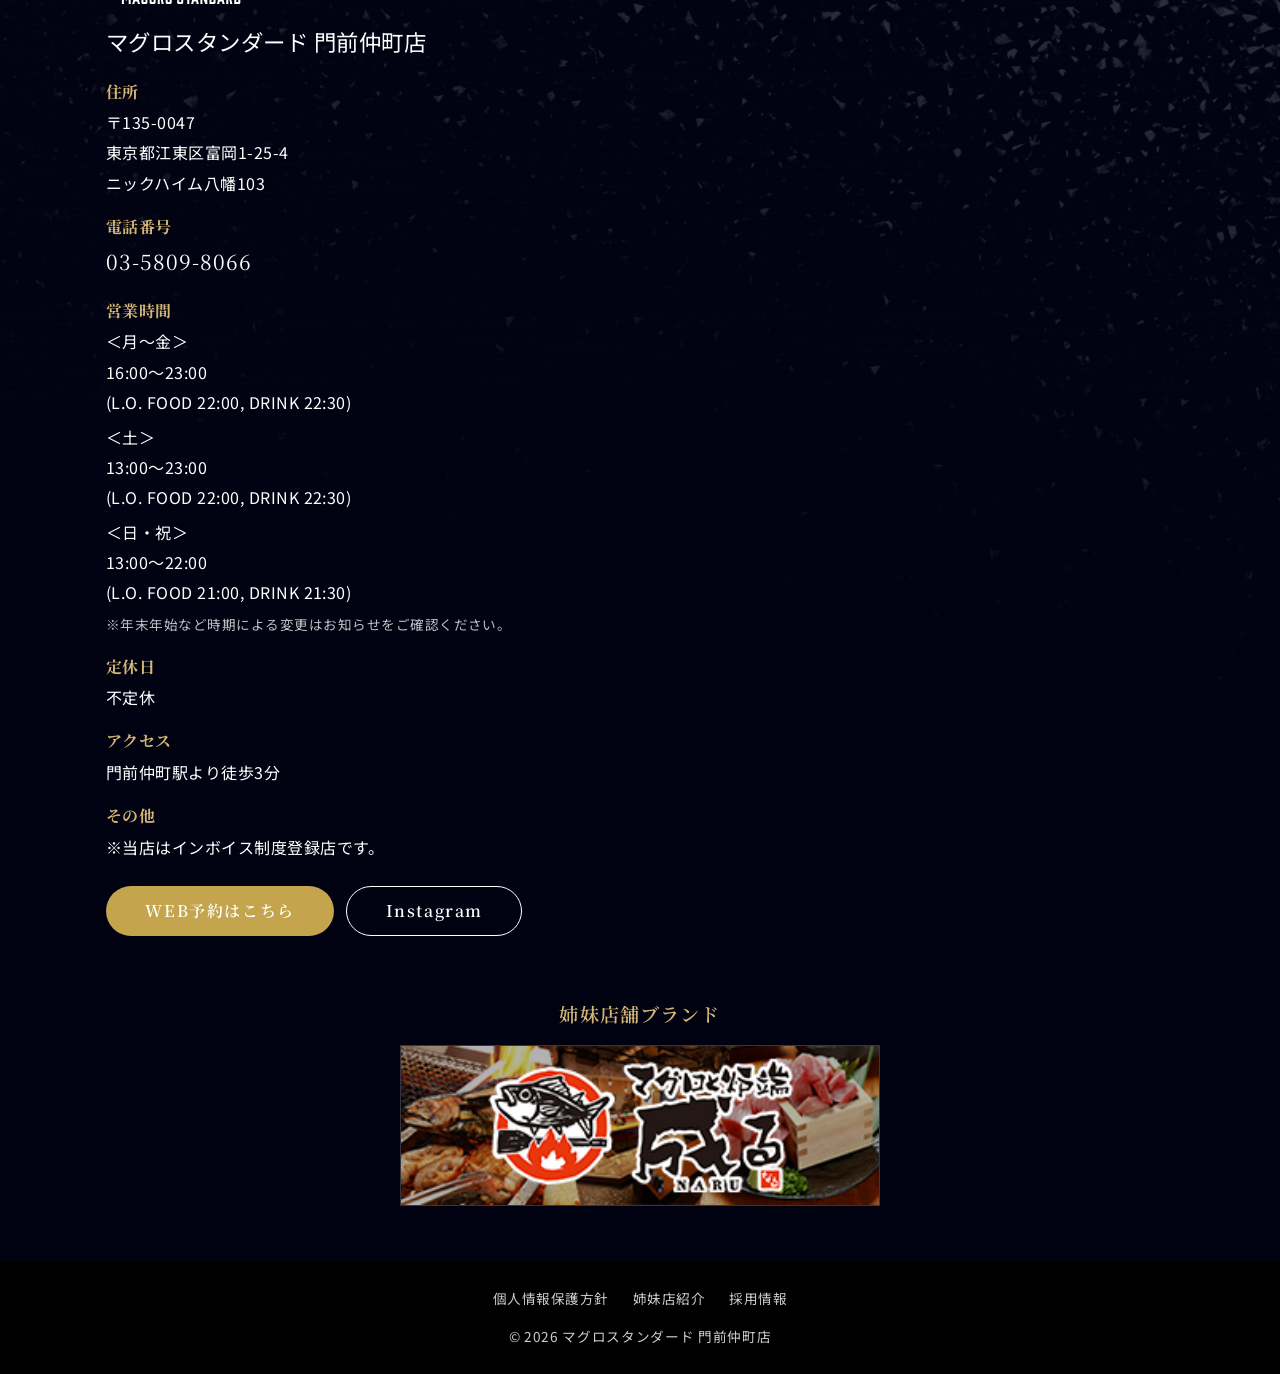
==== commit 587a42a0: "Restyle ratings strip as badge cards Co-Authored-By: Claude Fable 5.1 <noreply@anthropic.com>" ====
--- a/index.html
+++ b/index.html
@@ -73,16 +73,14 @@
 <section class="ratings" id="ratings" aria-label="お客様からの評価" hidden>
   <div class="ratings__inner">
     <a class="ratings__item ratings__item--google" data-rating="google" href="https://www.google.com/maps/search/?api=1&query=%E3%83%9E%E3%82%B0%E3%83%AD%E3%82%B9%E3%82%BF%E3%83%B3%E3%83%80%E3%83%BC%E3%83%89%20%E9%96%80%E5%89%8D%E4%BB%B2%E7%94%BA%E5%BA%97%20%E6%9D%B1%E4%BA%AC%E9%83%BD%E6%B1%9F%E6%9D%B1%E5%8C%BA%E5%AF%8C%E5%B2%A11-25-4" target="_blank" rel="noopener" hidden>
-      <span class="ratings__brand"><span class="ratings__g" aria-hidden="true"><i>G</i><i>o</i><i>o</i><i>g</i><i>l</i><i>e</i></span><span class="sr-only">Google</span> の口コミ</span>
+      <span class="ratings__brand"><span class="ratings__g" aria-hidden="true"><i>G</i><i>o</i><i>o</i><i>g</i><i>l</i><i>e</i></span><span class="sr-only">Google</span><span class="ratings__label">口コミ</span></span>
       <span class="ratings__score"><span class="ratings__stars" aria-hidden="true"><span class="ratings__stars-off">★★★★★</span><span class="ratings__stars-on">★★★★★</span></span><b data-field="score">-</b></span>
-      <span class="ratings__count"><span data-field="count">-</span>件の口コミ</span>
-      <span class="ratings__asof" data-field="asof"></span>
+      <span class="ratings__meta"><span class="ratings__count"><span data-field="count">-</span>件の口コミ</span><span class="ratings__asof" data-field="asof"></span></span>
     </a>
     <a class="ratings__item ratings__item--tabelog" data-rating="tabelog" href="https://tabelog.com/tokyo/A1313/A131303/13268261/" target="_blank" rel="noopener" hidden>
-      <span class="ratings__brand"><span class="ratings__tb" aria-hidden="true">食べログ</span><span class="sr-only">食べログ</span> の評価</span>
+      <span class="ratings__brand"><span class="ratings__tb" aria-hidden="true">食べログ</span><span class="sr-only">食べログ</span><span class="ratings__label">評価</span></span>
       <span class="ratings__score"><b data-field="score">-</b><small>点</small></span>
-      <span class="ratings__count"><span data-field="count">-</span>件の口コミ</span>
-      <span class="ratings__asof" data-field="asof"></span>
+      <span class="ratings__meta"><span class="ratings__count"><span data-field="count">-</span>件の口コミ</span><span class="ratings__asof" data-field="asof"></span></span>
     </a>
   </div>
 </section>
--- a/css/style.css
+++ b/css/style.css
@@ -1557,16 +1557,17 @@
   }
 }
 
-/* ===== 評価帯（Google / 食べログ） ===== */
+/* ===== 評価帯（Google / 食べログ）バッジ型 ===== */
 :root { --ratings-bg:#05132f;--ratings-fg:#ffffff;--ratings-line:rgba(255,255,255,.12);--ratings-star:#fbbc04;--ratings-star-off:rgba(255,255,255,.25); }
 .ratings { background: var(--ratings-bg); color: var(--ratings-fg); border-top: 1px solid var(--ratings-line); border-bottom: 1px solid var(--ratings-line); }
 .ratings[hidden] { display: none; }
-.ratings__inner { width: min(1100px, 100% - 32px); margin: 0 auto; display: flex; flex-wrap: wrap; justify-content: center; gap: 12px 48px; padding: 18px 0; }
-.ratings__item { display: inline-flex; align-items: center; flex-wrap: wrap; gap: 6px 14px; color: inherit; text-decoration: none; font-family: var(--ratings-font, inherit); line-height: 1.3; }
+.ratings__inner { width: min(1100px, 100% - 32px); margin: 0 auto; display: flex; flex-wrap: wrap; justify-content: center; gap: 14px 20px; padding: 22px 0; }
+.ratings__item { display: grid; grid-template-columns: auto 1fr; grid-template-rows: auto auto; column-gap: 16px; row-gap: 3px; align-items: center; min-width: 300px; padding: 12px 22px 12px 16px; background: #fff; color: #202124; text-decoration: none; border: 1px solid rgba(0,0,0,.08); border-radius: 14px; box-shadow: 0 2px 10px rgba(0,0,0,.14); font-family: var(--ratings-font, inherit); line-height: 1.25; transition: transform .15s ease, box-shadow .15s ease; }
 .ratings__item[hidden] { display: none; }
-.ratings__item:hover { opacity: .8; }
-.ratings__brand { font-size: 13px; letter-spacing: .04em; white-space: nowrap; opacity: .85; }
-.ratings__g { font-family: Arial, Helvetica, sans-serif; font-weight: 700; font-size: 15px; letter-spacing: -.02em; }
+.ratings__item:hover { transform: translateY(-2px); box-shadow: 0 6px 18px rgba(0,0,0,.2); color: #202124; opacity: 1; }
+.ratings__brand { grid-row: 1 / 3; display: flex; flex-direction: column; align-items: center; justify-content: center; gap: 5px; padding-right: 16px; border-right: 1px solid #e8e8e8; min-width: 76px; }
+.ratings__label { font-size: 11px; color: #5f6368; letter-spacing: .04em; white-space: nowrap; }
+.ratings__g { font-family: Arial, Helvetica, sans-serif; font-weight: 700; font-size: 21px; letter-spacing: -.03em; line-height: 1; }
 .ratings__g i { font-style: normal; }
 .ratings__g i:nth-child(1) { color: #4285f4; }
 .ratings__g i:nth-child(2) { color: #ea4335; }
@@ -1574,19 +1575,21 @@
 .ratings__g i:nth-child(4) { color: #4285f4; }
 .ratings__g i:nth-child(5) { color: #34a853; }
 .ratings__g i:nth-child(6) { color: #ea4335; }
-.ratings__tb { display: inline-block; background: #f5a300; color: #fff; font-weight: 700; font-size: 12px; padding: 2px 7px; border-radius: 3px; letter-spacing: .06em; }
-.ratings__score { display: inline-flex; align-items: center; gap: 8px; white-space: nowrap; }
-.ratings__score b { font-size: 24px; font-weight: 700; font-variant-numeric: tabular-nums; letter-spacing: 0; }
-.ratings__score small { font-size: 12px; opacity: .8; margin-left: -4px; }
-.ratings__stars { position: relative; display: inline-block; font-size: 17px; line-height: 1; letter-spacing: 1px; }
-.ratings__stars-off { color: var(--ratings-star-off); }
-.ratings__stars-on { position: absolute; left: 0; top: 0; overflow: hidden; white-space: nowrap; color: var(--ratings-star); width: 0; }
-.ratings__count { font-size: 13px; white-space: nowrap; opacity: .9; }
-.ratings__asof { font-size: 11px; opacity: .6; white-space: nowrap; }
+.ratings__tb { display: inline-block; background: #f5a300; color: #fff; font-weight: 700; font-size: 13px; padding: 4px 9px; border-radius: 4px; letter-spacing: .06em; line-height: 1.2; }
+.ratings__score { grid-column: 2; grid-row: 1; display: inline-flex; align-items: center; gap: 10px; white-space: nowrap; }
+.ratings__score b { order: 0; font-size: 27px; font-weight: 700; font-variant-numeric: tabular-nums; letter-spacing: 0; line-height: 1; color: #202124; }
+.ratings__score small { order: 1; font-size: 12px; color: #5f6368; margin-left: -6px; }
+.ratings__item--tabelog .ratings__score b { color: #e08a00; }
+.ratings__stars { order: 1; position: relative; display: inline-block; font-size: 17px; line-height: 1; letter-spacing: 1px; }
+.ratings__stars-off { color: #dadce0; }
+.ratings__stars-on { position: absolute; left: 0; top: 0; overflow: hidden; white-space: nowrap; color: #fbbc04; width: 0; }
+.ratings__meta { grid-column: 2; grid-row: 2; display: flex; flex-wrap: wrap; align-items: baseline; gap: 2px 10px; }
+.ratings__count { font-size: 12.5px; color: #3c4043; white-space: nowrap; }
+.ratings__asof { font-size: 11px; color: #80868b; white-space: nowrap; }
 .ratings__asof:empty { display: none; }
 .sr-only { position: absolute; width: 1px; height: 1px; padding: 0; margin: -1px; overflow: hidden; clip: rect(0,0,0,0); white-space: nowrap; border: 0; }
 @media (max-width: 600px) {
-  .ratings__inner { flex-direction: column; align-items: center; gap: 12px; padding: 14px 0; }
-  .ratings__item { justify-content: center; }
-  .ratings__score b { font-size: 22px; }
-}
+  .ratings__inner { flex-direction: column; align-items: stretch; gap: 10px; padding: 16px 0; }
+  .ratings__item { min-width: 0; width: 100%; max-width: 360px; margin: 0 auto; padding: 10px 18px 10px 14px; }
+  .ratings__score b { font-size: 24px; }
+}
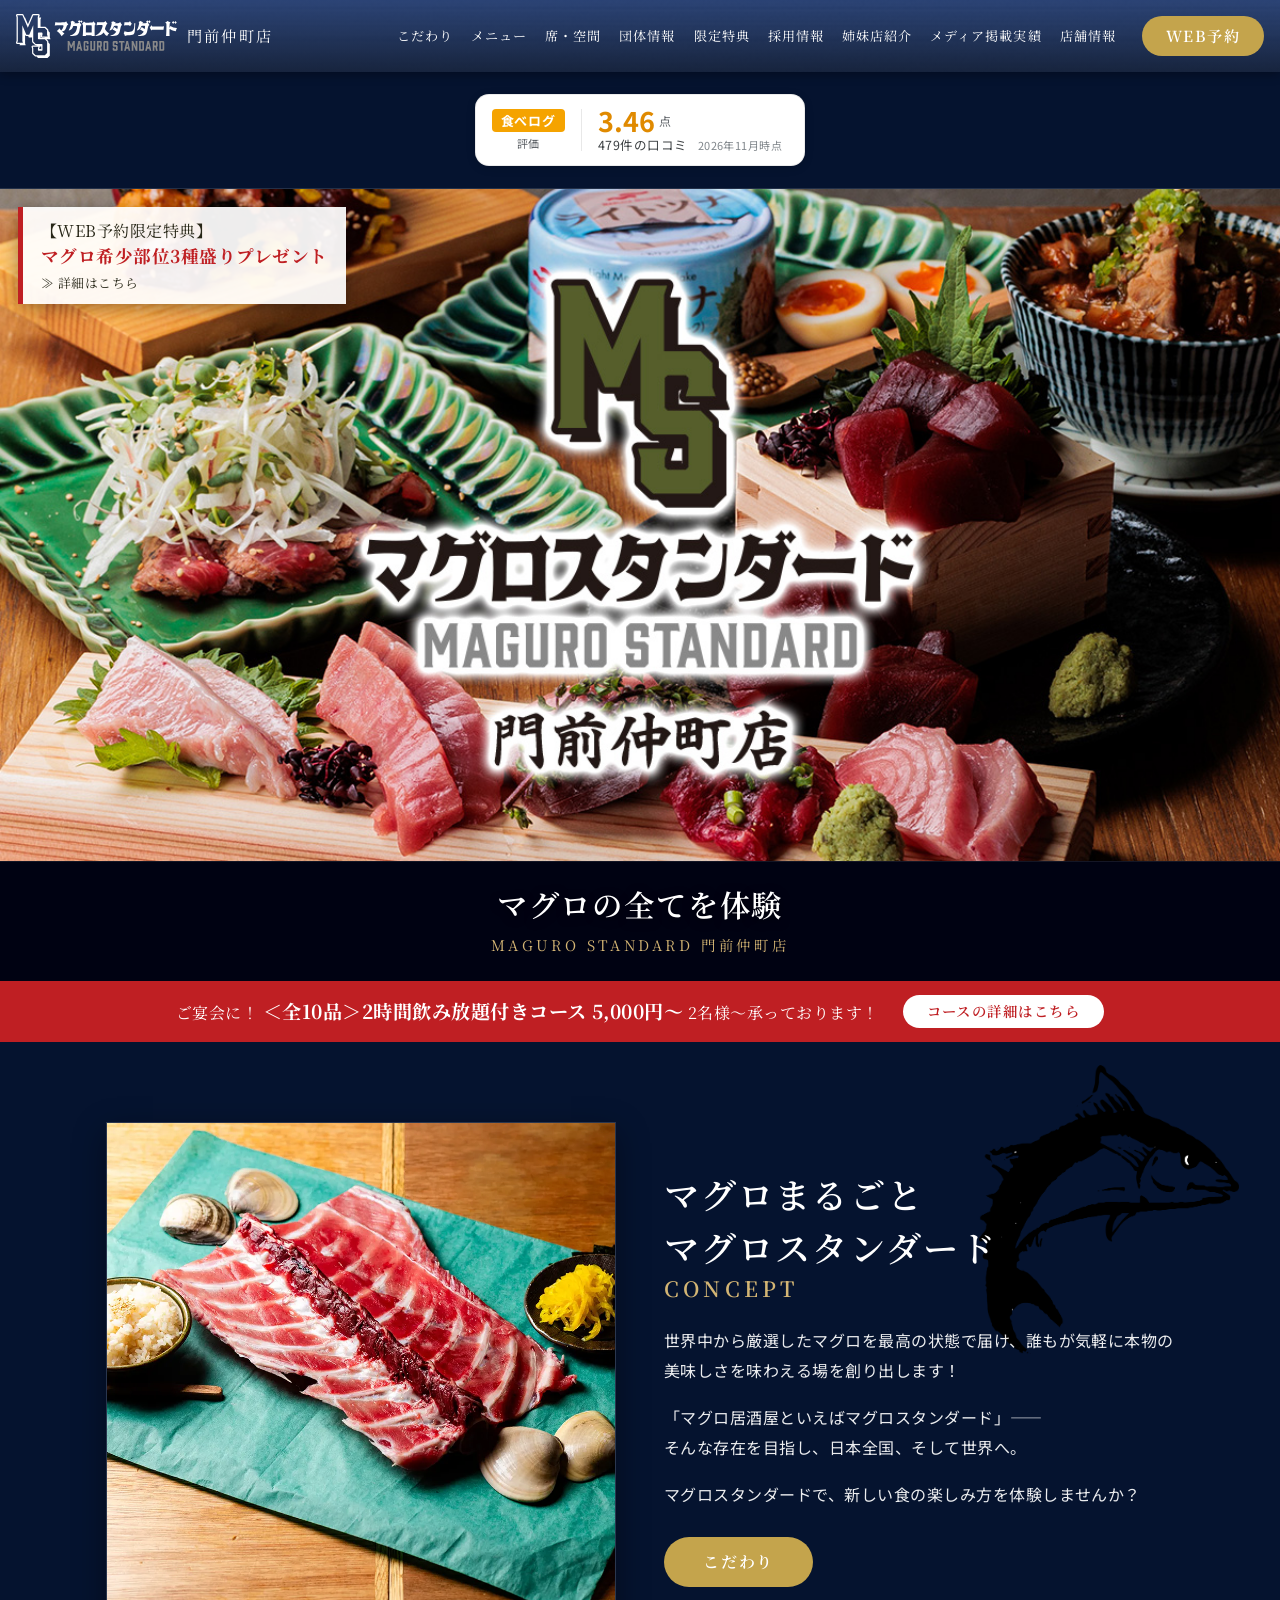
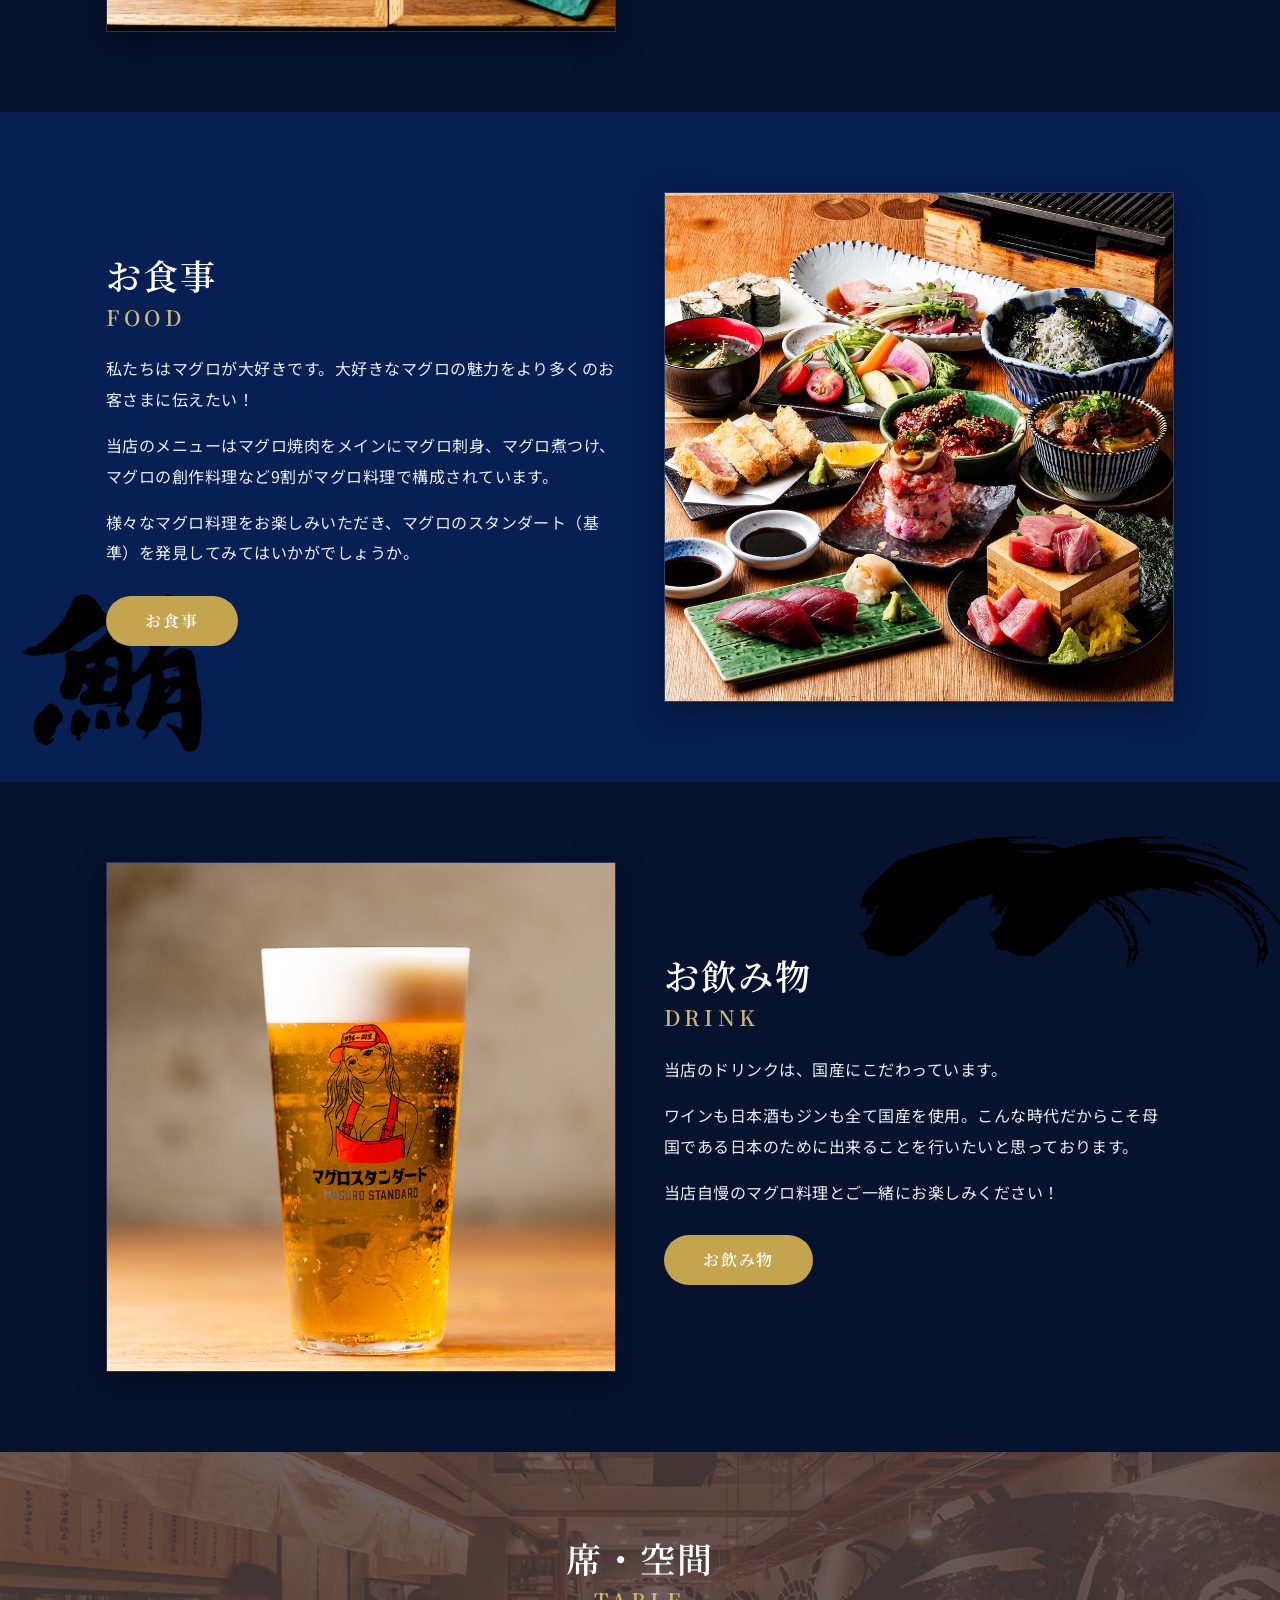
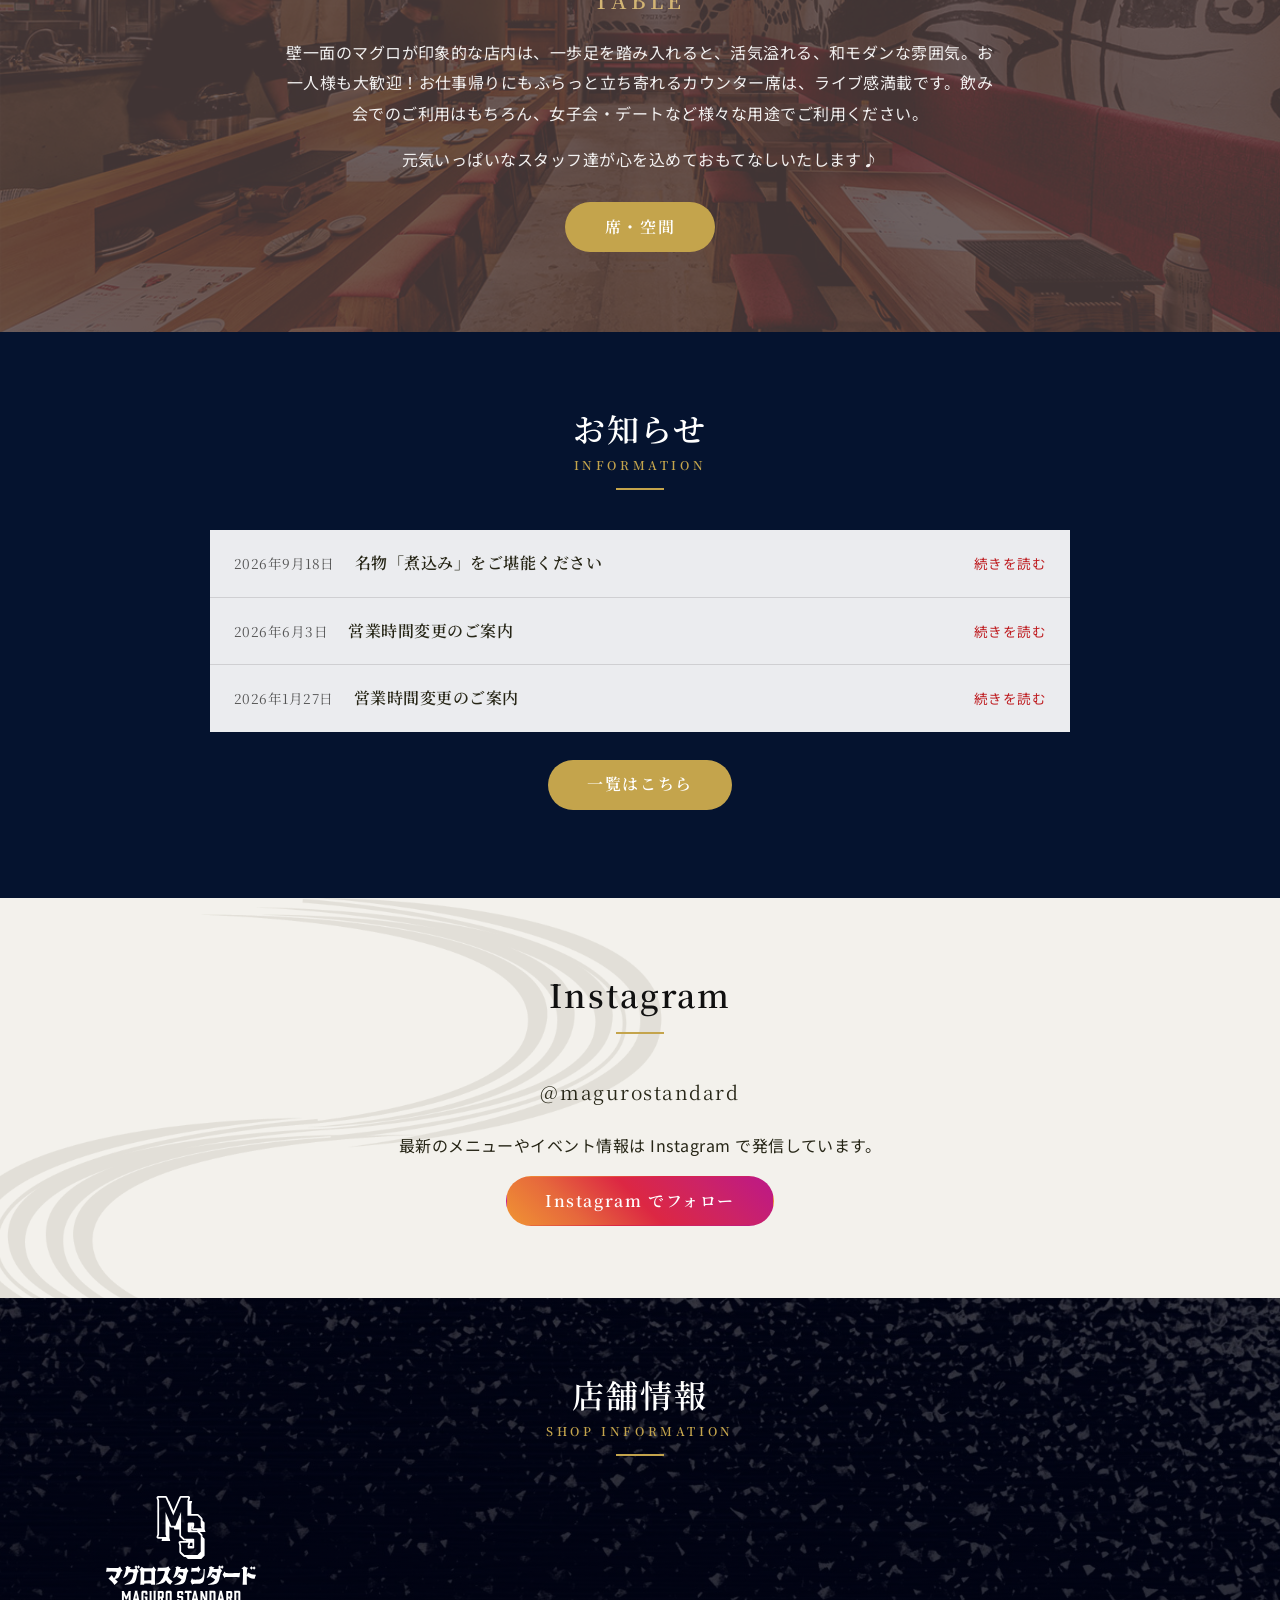
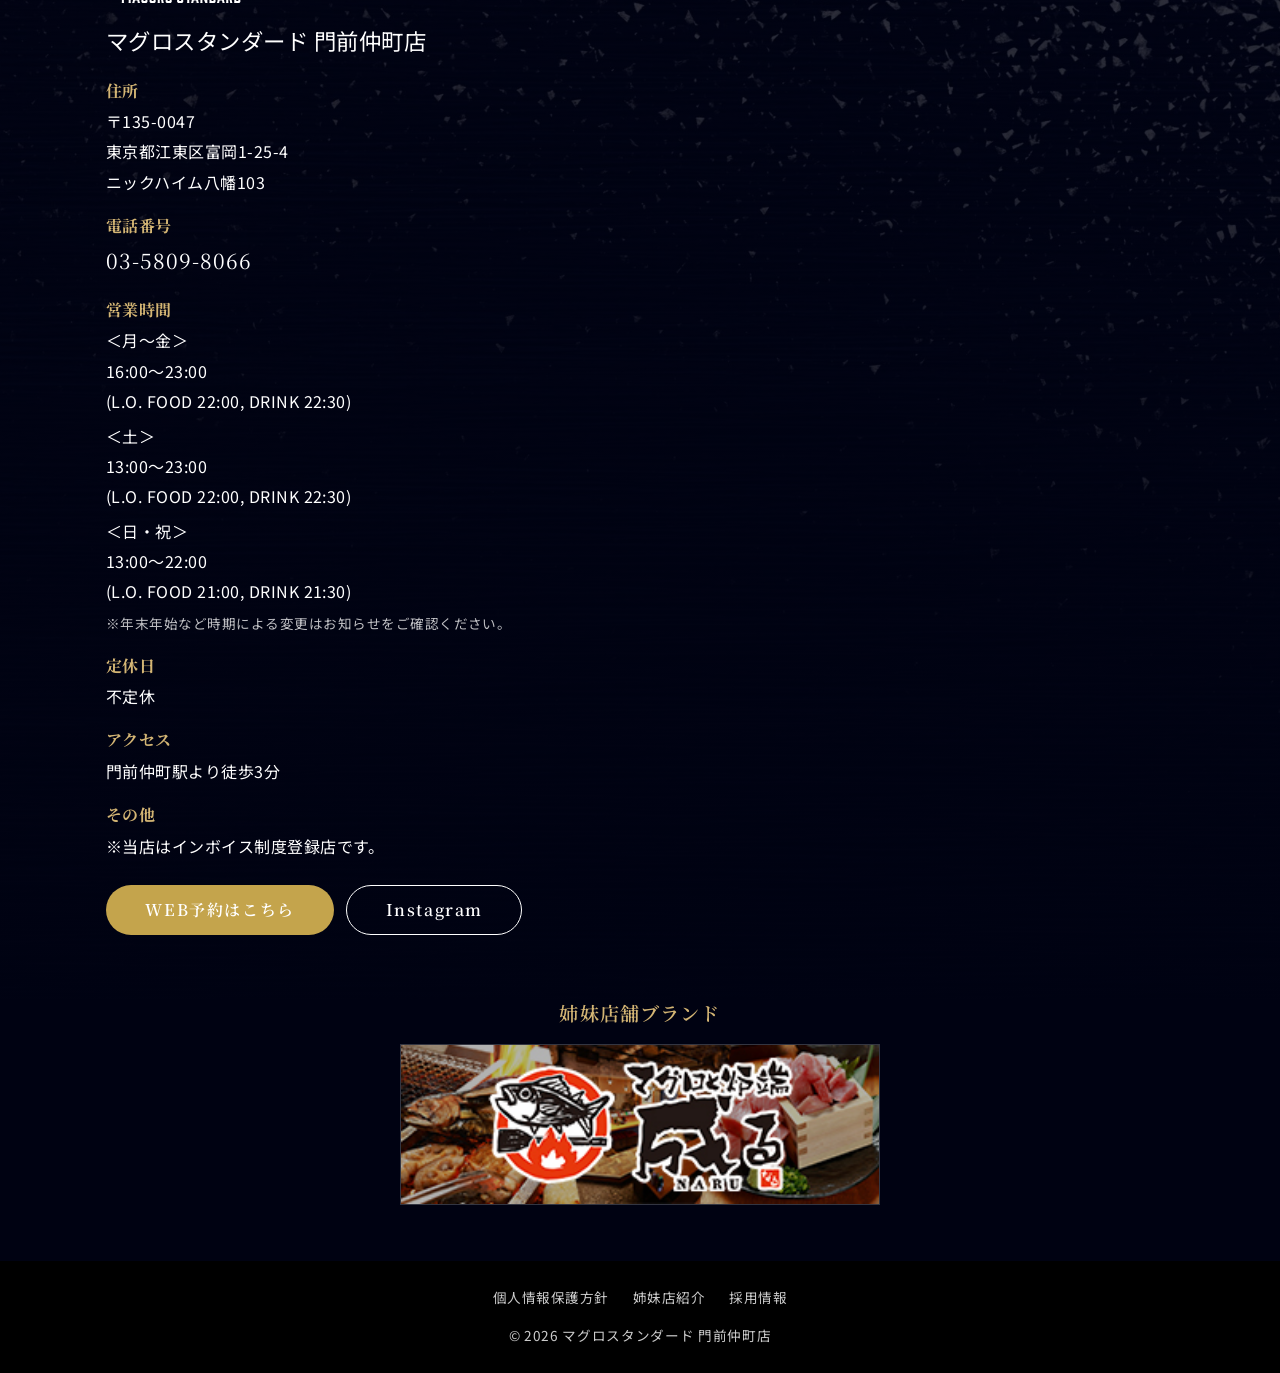
==== commit 2f2430dc: "Move ratings badges above the hero Co-Authored-By: Claude Fable 5.1 <noreply@anthropic.com>" ====
--- a/index.html
+++ b/index.html
@@ -57,6 +57,20 @@
   </div>
 </header>
 <main>
+<section class="ratings" id="ratings" aria-label="お客様からの評価" hidden>
+  <div class="ratings__inner">
+    <a class="ratings__item ratings__item--google" data-rating="google" href="https://www.google.com/maps/search/?api=1&query=%E3%83%9E%E3%82%B0%E3%83%AD%E3%82%B9%E3%82%BF%E3%83%B3%E3%83%80%E3%83%BC%E3%83%89%20%E9%96%80%E5%89%8D%E4%BB%B2%E7%94%BA%E5%BA%97%20%E6%9D%B1%E4%BA%AC%E9%83%BD%E6%B1%9F%E6%9D%B1%E5%8C%BA%E5%AF%8C%E5%B2%A11-25-4" target="_blank" rel="noopener" hidden>
+      <span class="ratings__brand"><span class="ratings__g" aria-hidden="true"><i>G</i><i>o</i><i>o</i><i>g</i><i>l</i><i>e</i></span><span class="sr-only">Google</span><span class="ratings__label">口コミ</span></span>
+      <span class="ratings__score"><span class="ratings__stars" aria-hidden="true"><span class="ratings__stars-off">★★★★★</span><span class="ratings__stars-on">★★★★★</span></span><b data-field="score">-</b></span>
+      <span class="ratings__meta"><span class="ratings__count"><span data-field="count">-</span>件の口コミ</span><span class="ratings__asof" data-field="asof"></span></span>
+    </a>
+    <a class="ratings__item ratings__item--tabelog" data-rating="tabelog" href="https://tabelog.com/tokyo/A1313/A131303/13268261/" target="_blank" rel="noopener" hidden>
+      <span class="ratings__brand"><span class="ratings__tb" aria-hidden="true">食べログ</span><span class="sr-only">食べログ</span><span class="ratings__label">評価</span></span>
+      <span class="ratings__score"><b data-field="score">-</b><small>点</small></span>
+      <span class="ratings__meta"><span class="ratings__count"><span data-field="count">-</span>件の口コミ</span><span class="ratings__asof" data-field="asof"></span></span>
+    </a>
+  </div>
+</section>
   <section class="hero">
     <img class="hero-img" src="images/hero.jpg" alt="マグロスタンダード 門前仲町店 - マグロ料理の数々" width="1200" height="630" fetchpriority="high">
     <a class="hero-badge" href="special/">
@@ -69,21 +83,6 @@
       <p class="hero-sub">MAGURO STANDARD 門前仲町店</p>
     </div>
   </section>
-
-<section class="ratings" id="ratings" aria-label="お客様からの評価" hidden>
-  <div class="ratings__inner">
-    <a class="ratings__item ratings__item--google" data-rating="google" href="https://www.google.com/maps/search/?api=1&query=%E3%83%9E%E3%82%B0%E3%83%AD%E3%82%B9%E3%82%BF%E3%83%B3%E3%83%80%E3%83%BC%E3%83%89%20%E9%96%80%E5%89%8D%E4%BB%B2%E7%94%BA%E5%BA%97%20%E6%9D%B1%E4%BA%AC%E9%83%BD%E6%B1%9F%E6%9D%B1%E5%8C%BA%E5%AF%8C%E5%B2%A11-25-4" target="_blank" rel="noopener" hidden>
-      <span class="ratings__brand"><span class="ratings__g" aria-hidden="true"><i>G</i><i>o</i><i>o</i><i>g</i><i>l</i><i>e</i></span><span class="sr-only">Google</span><span class="ratings__label">口コミ</span></span>
-      <span class="ratings__score"><span class="ratings__stars" aria-hidden="true"><span class="ratings__stars-off">★★★★★</span><span class="ratings__stars-on">★★★★★</span></span><b data-field="score">-</b></span>
-      <span class="ratings__meta"><span class="ratings__count"><span data-field="count">-</span>件の口コミ</span><span class="ratings__asof" data-field="asof"></span></span>
-    </a>
-    <a class="ratings__item ratings__item--tabelog" data-rating="tabelog" href="https://tabelog.com/tokyo/A1313/A131303/13268261/" target="_blank" rel="noopener" hidden>
-      <span class="ratings__brand"><span class="ratings__tb" aria-hidden="true">食べログ</span><span class="sr-only">食べログ</span><span class="ratings__label">評価</span></span>
-      <span class="ratings__score"><b data-field="score">-</b><small>点</small></span>
-      <span class="ratings__meta"><span class="ratings__count"><span data-field="count">-</span>件の口コミ</span><span class="ratings__asof" data-field="asof"></span></span>
-    </a>
-  </div>
-</section>
 
   <div class="banquet-bar">
     <div class="container">
--- a/css/style.css
+++ b/css/style.css
@@ -1559,7 +1559,7 @@
 
 /* ===== 評価帯（Google / 食べログ）バッジ型 ===== */
 :root { --ratings-bg:#05132f;--ratings-fg:#ffffff;--ratings-line:rgba(255,255,255,.12);--ratings-star:#fbbc04;--ratings-star-off:rgba(255,255,255,.25); }
-.ratings { background: var(--ratings-bg); color: var(--ratings-fg); border-top: 1px solid var(--ratings-line); border-bottom: 1px solid var(--ratings-line); }
+.ratings { background: var(--ratings-bg); color: var(--ratings-fg); border-bottom: 1px solid var(--ratings-line); }
 .ratings[hidden] { display: none; }
 .ratings__inner { width: min(1100px, 100% - 32px); margin: 0 auto; display: flex; flex-wrap: wrap; justify-content: center; gap: 14px 20px; padding: 22px 0; }
 .ratings__item { display: grid; grid-template-columns: auto 1fr; grid-template-rows: auto auto; column-gap: 16px; row-gap: 3px; align-items: center; min-width: 300px; padding: 12px 22px 12px 16px; background: #fff; color: #202124; text-decoration: none; border: 1px solid rgba(0,0,0,.08); border-radius: 14px; box-shadow: 0 2px 10px rgba(0,0,0,.14); font-family: var(--ratings-font, inherit); line-height: 1.25; transition: transform .15s ease, box-shadow .15s ease; }
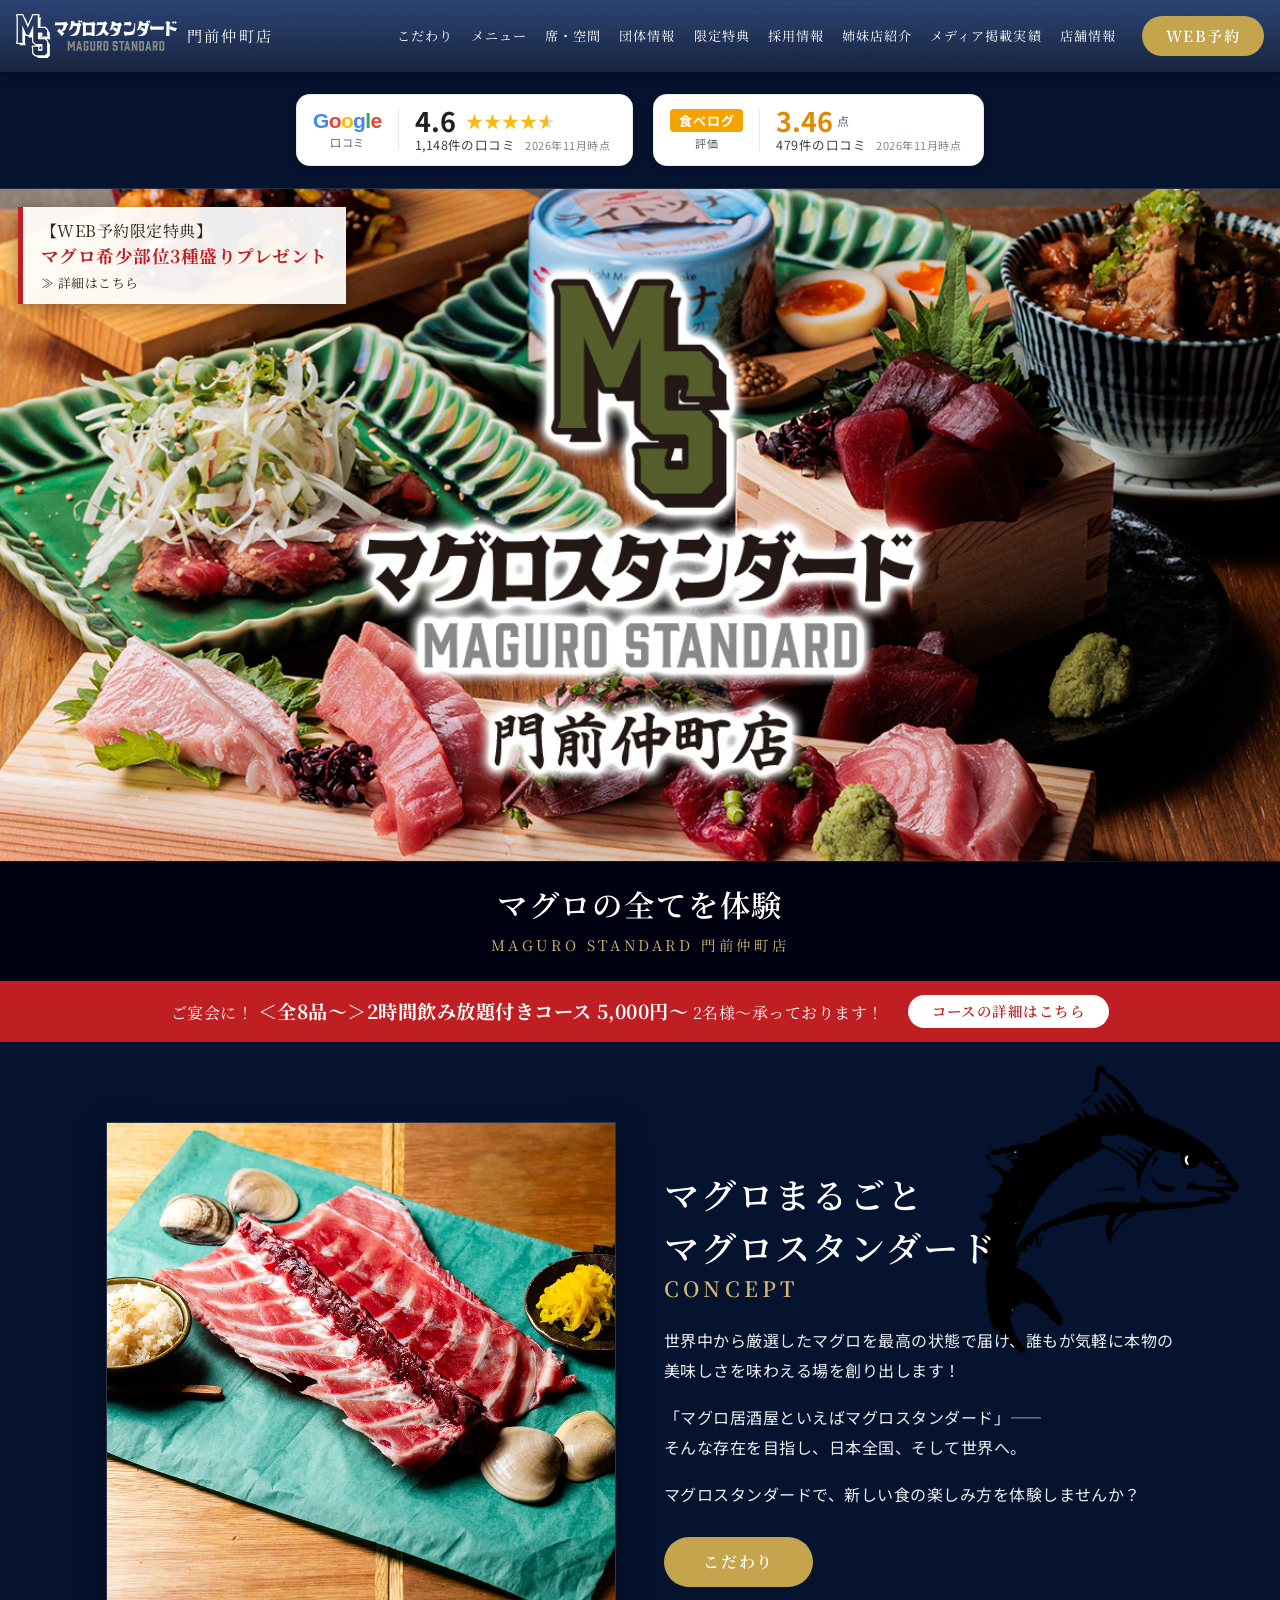
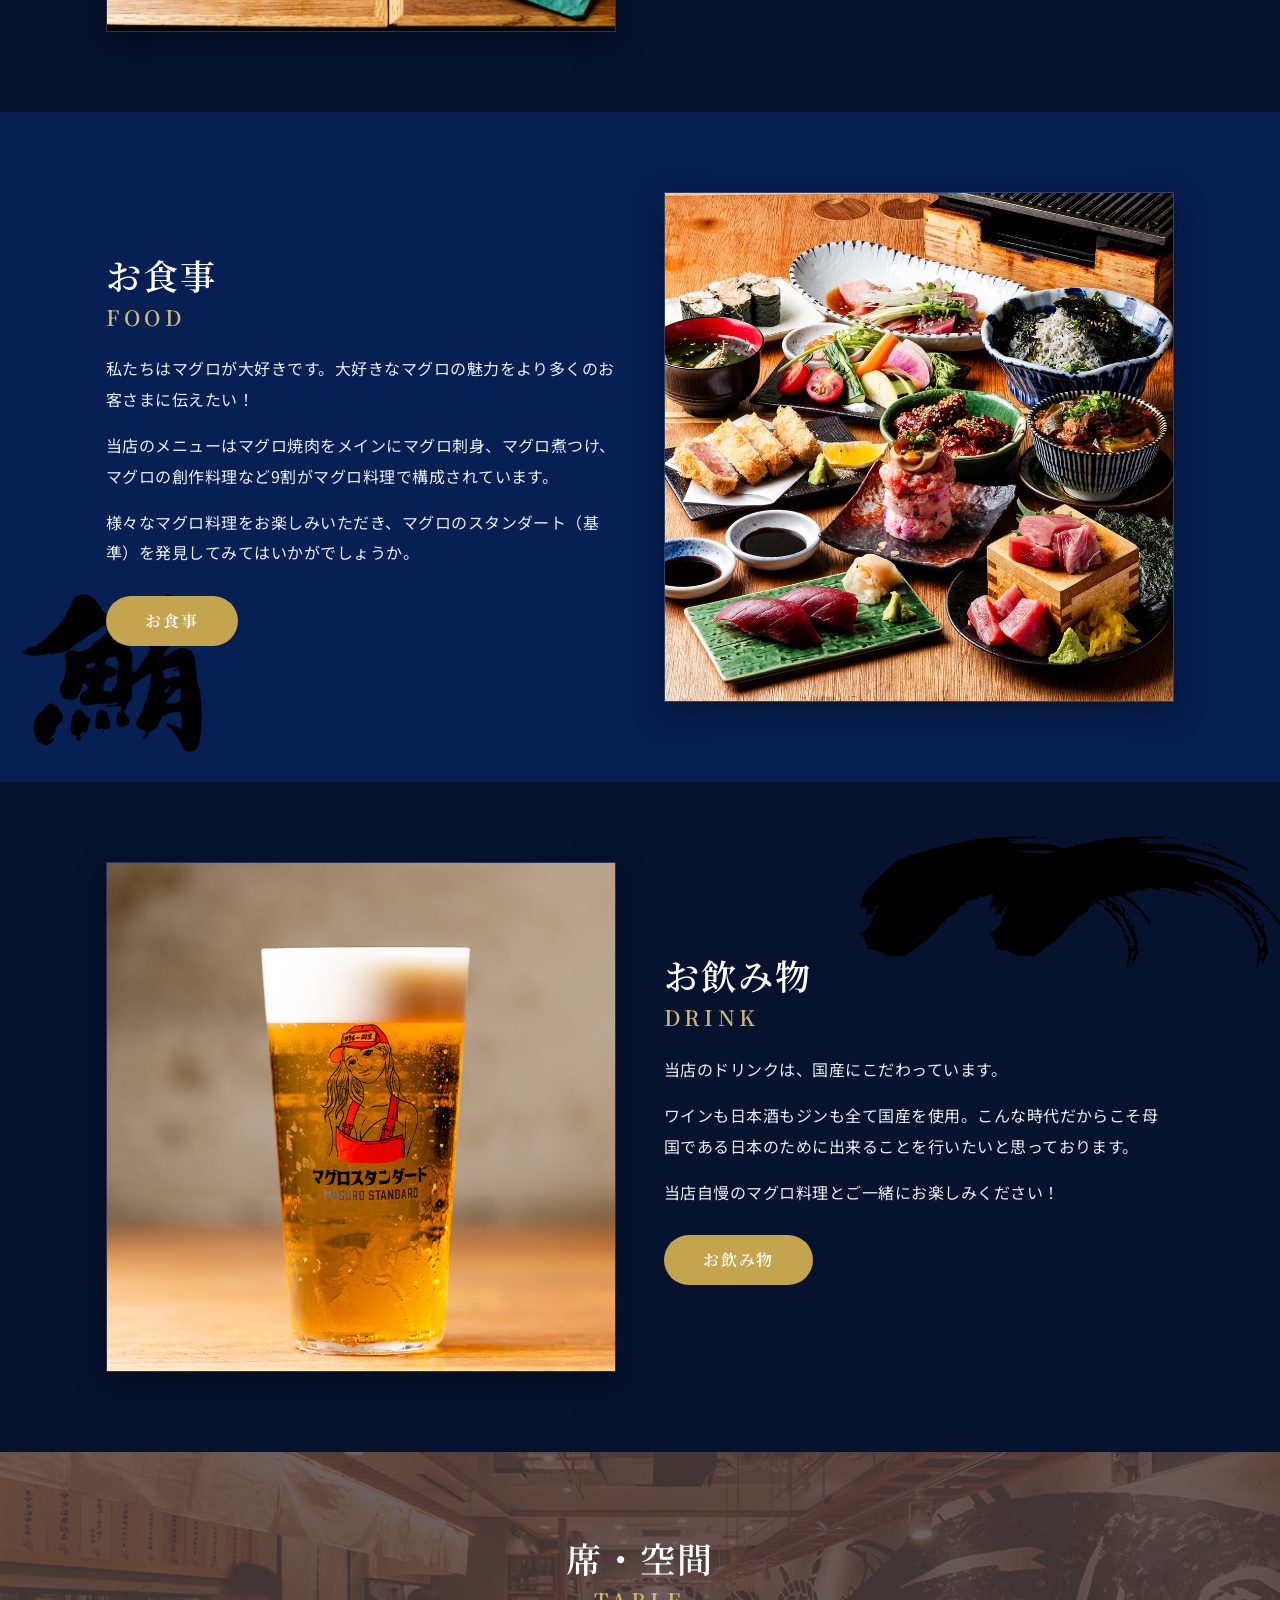
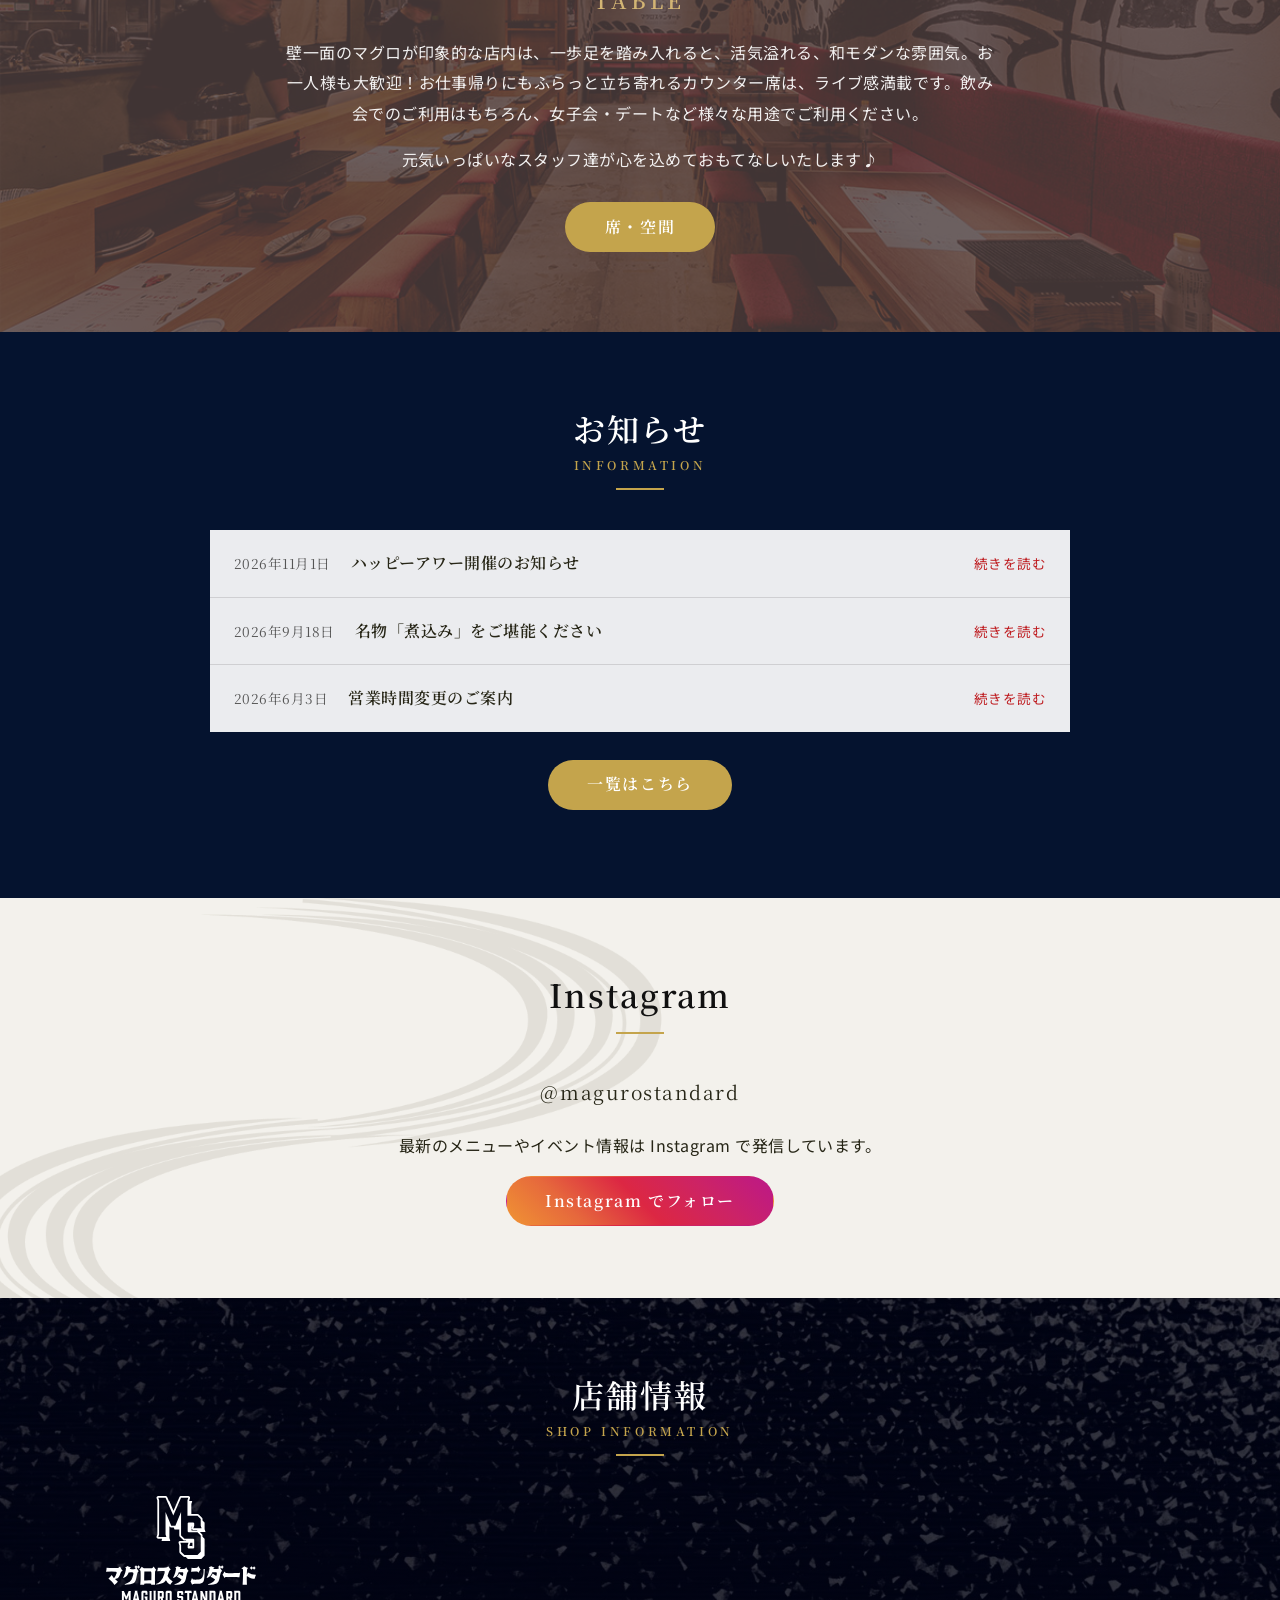
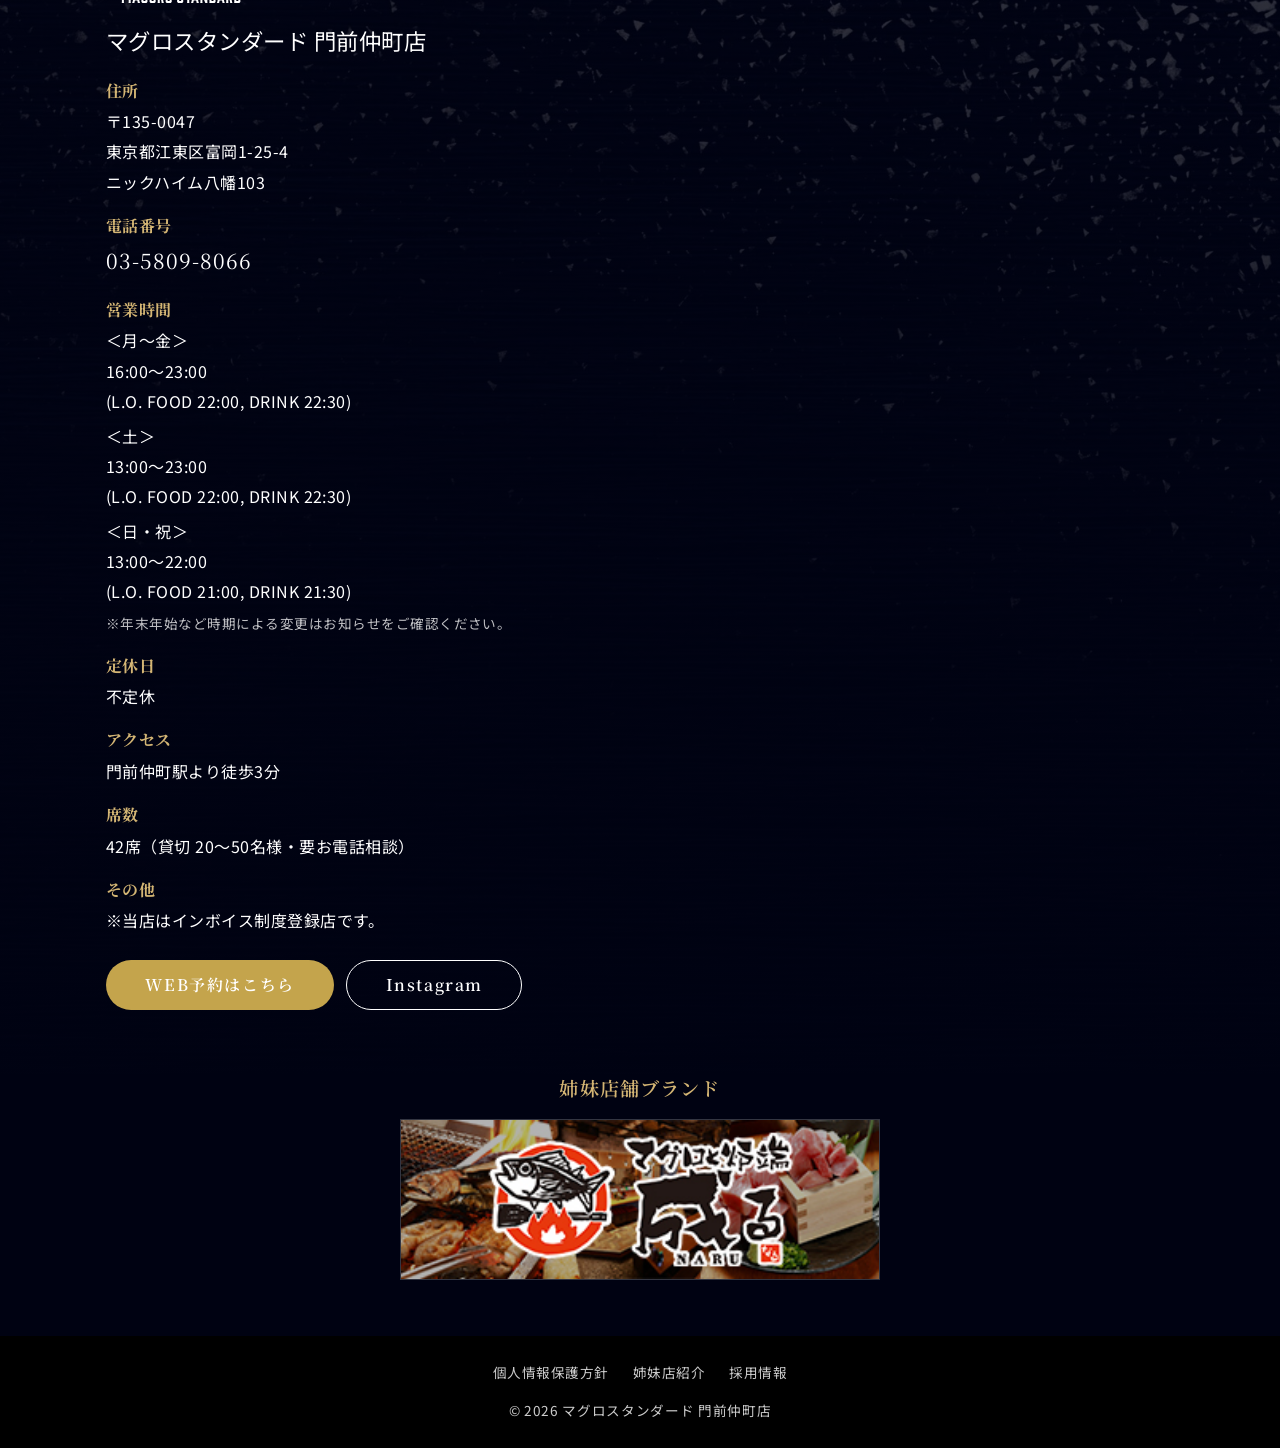
==== commit a5d92d6e: "食べログ掲載内容に合わせて修正（料理価格・飲み放題日本酒・人数・席数・ハッピーアワー） Co-Authored-By: Claude Fable 5.1 <noreply@anthropic.com>" ====
--- a/index.html
+++ b/index.html
@@ -86,7 +86,7 @@
 
   <div class="banquet-bar">
     <div class="container">
-      <span>ご宴会に！ <strong>＜全10品＞2時間飲み放題付きコース 5,000円～</strong> 2名様～承っております！</span>
+      <span>ご宴会に！ <strong>＜全8品～＞2時間飲み放題付きコース 5,000円～</strong> 2名様～承っております！</span>
       <a class="btn" href="course/">コースの詳細はこちら</a>
     </div>
   </div>
@@ -151,9 +151,9 @@
     <div class="container">
       <h2 class="section-title">お知らせ<span class="en">INFORMATION</span></h2>
       <ul class="news-list">
+      <li><a href="information/#post-happyhour"><time datetime="2026-11-01">2026年11月1日</time><span class="news-title">ハッピーアワー開催のお知らせ</span><span class="more">続きを読む</span></a></li>
       <li><a href="information/#post-6703"><time datetime="2026-09-18">2026年9月18日</time><span class="news-title">名物「煮込み」をご堪能ください</span><span class="more">続きを読む</span></a></li>
       <li><a href="information/#post-6698"><time datetime="2026-06-03">2026年6月3日</time><span class="news-title">営業時間変更のご案内</span><span class="more">続きを読む</span></a></li>
-      <li><a href="information/#post-6673"><time datetime="2026-01-27">2026年1月27日</time><span class="news-title">営業時間変更のご案内</span><span class="more">続きを読む</span></a></li>
       </ul>
       <p class="center"><a class="btn btn-gold" href="information/">一覧はこちら</a></p>
     </div>
@@ -193,6 +193,8 @@
           <dd><p>不定休</p></dd>
           <dt>アクセス</dt>
           <dd><p>門前仲町駅より徒歩3分</p></dd>
+          <dt>席数</dt>
+          <dd><p>42席（貸切 20～50名様・要お電話相談）</p></dd>
           <dt>その他</dt>
           <dd><p>※当店はインボイス制度登録店です。</p></dd>
         </dl>
--- a/css/style.css
+++ b/css/style.css
@@ -1589,7 +1589,20 @@
 .ratings__asof:empty { display: none; }
 .sr-only { position: absolute; width: 1px; height: 1px; padding: 0; margin: -1px; overflow: hidden; clip: rect(0,0,0,0); white-space: nowrap; border: 0; }
 @media (max-width: 600px) {
-  .ratings__inner { flex-direction: column; align-items: stretch; gap: 10px; padding: 16px 0; }
-  .ratings__item { min-width: 0; width: 100%; max-width: 360px; margin: 0 auto; padding: 10px 18px 10px 14px; }
-  .ratings__score b { font-size: 24px; }
-}
+  .ratings__inner { width: min(100% - 24px, 420px); flex-wrap: nowrap; justify-content: center; gap: 10px; padding: 14px 0; }
+  .ratings__item { flex: 1 1 0; min-width: 0; display: flex; flex-direction: column; align-items: center; gap: 4px; padding: 10px 8px 9px; border-radius: 12px; text-align: center; }
+  .ratings__brand { flex-direction: row; align-items: center; justify-content: center; gap: 6px; padding-right: 0; border-right: 0; min-width: 0; padding-bottom: 6px; margin-bottom: 2px; border-bottom: 1px solid #ececec; width: 100%; }
+  .ratings__g { font-size: 17px; }
+  .ratings__tb { font-size: 11px; padding: 3px 7px; }
+  .ratings__label { font-size: 10.5px; }
+  .ratings__score { gap: 6px; }
+  .ratings__score b { font-size: 23px; }
+  .ratings__score small { font-size: 11px; margin-left: -4px; }
+  .ratings__stars { font-size: 13px; letter-spacing: 0; }
+  .ratings__meta { justify-content: center; gap: 0 6px; }
+  .ratings__count { font-size: 11px; }
+  .ratings__asof { font-size: 10px; width: 100%; }
+}
+@media (max-width: 360px) {
+  .ratings__asof { display: none; }
+}
